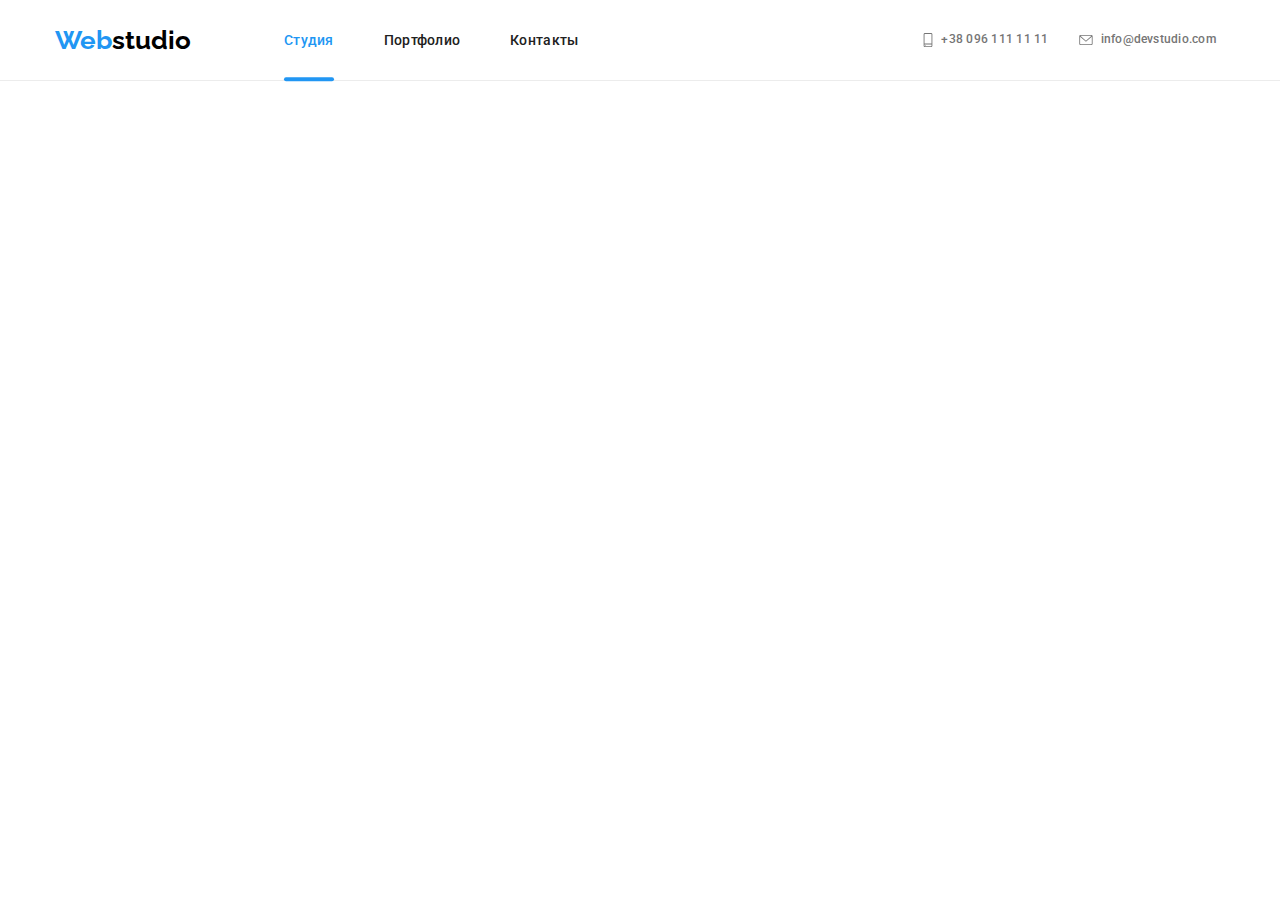
==== index.html @ 0bc4a1db "adaptiv.header" ====
<!DOCTYPE html>
<html lang="ru">
<head>
    <meta charset="UTF-8">
    <meta http-equiv="X-UA-Compatible" content="IE=edge">
    <meta name="viewport" content="width=device-width, initial-scale=1.0">
    <link href="https://fonts.googleapis.com/css2?family=Raleway:wght@700&family=Roboto:wght@400;500;700;900&display=swap"
    rel="stylesheet">
    <link rel="stylesheet" href="https://cdnjs.cloudflare.com/ajax/libs/modern-normalize/1.1.0/modern-normalize.min.css">
    <link rel="stylesheet" href="./css/main.min.css">
    <title>ВебСтудия</title>
</head>
<body>
    <header class="header">
        <div class="container header-container"> 
           <a class="logo link" href="./index.html"><span class="logo-accent">Web</span>studio</a> 
           <button type="button" class="menu-btn" aria-expanded="false" aria-controls="menu-wrapper" data-menu-button>
               <svg width="40px" height="40px">
                   <use class="icon-burger" href="./images/sprite.svg#burger"></use>
                   <use class="icon-close" href="./images/sprite.svg#close"></use>
               </svg>
           </button>  
           <div  class="menu-wrapper" data-menu>
            <nav class="navigation">
                <ul class="navigation-list list" >
                    <Li class="navigation-list-item">
                        <a class="navigation-list-link link current-page" href="./index.html">Студия</a>
                    </Li>
                    <Li class="navigation-list-item">
                        <a class="navigation-list-link link" href="./portfolio.html">Портфолио</a>
                    </Li>
                    <Li class="navigation-list-item">
                        <a class="navigation-list-link link" href="">Контакты</a>
                    </Li>                 
                </ul>
            </nav>
            <div class="header-utils">
                <ul class="header-adress-list list">
                  <li class="header-adress-list-item">
                    <address><a class="header-adress-link link header-tel" href="tel:+380961111111">
                        <svg class="header-icon-tel"  width="10" height="16">
                        <use href="./images/sprite.svg#smartphone"></use>
                   </svg>+38 096 111 11 11</a></address></li>  
                 <li class="header-adress-list-item">
                    <address class="header-adress">
                        <a class="header-adress-link link header-mail" href="mailto:info@devstudio.com">
                             <svg class="header-icon-mail"  width="16" height="12">
                                  <use href="./images/sprite.svg#envelope"></use>
                             </svg>info@devstudio.com</a>
                    </address>           
                 </li>
                 
                </ul> 
             
            </div>
            <ul class="header-social-list list">
                <li class="header-social-item"><a href="#" class="header-social-link link">Instagram</a></li>
                <li class="header-social-item"><a href="#" class="header-social-link link">Twitter</a></li>
                <li class="header-social-item"><a href="#" class="header-social-link link">Facebook</a></li>
                <li class="header-social-item"><a href="#" class="header-social-link link">Linkedin</a></li>
            </ul>
        </div>
        </div>
      
             
    </header>
    <main>
         <!-- <section class="hero">
            <div class="container"> 
                <h1 class="hero-title title">Эффективные решения<br>для вашего бизнеса</h1>
                <button class="hero-btn" data-modal-open>Заказать услугу</button>
            </div>
        </section> -->
        <!-- <div class="backdrop is-hidden" data-modal>
            <div class="modal" >
                <button class="close-modal" data-modal-close>
                    <svg width=11px height=11px class="btn-close-modal">
                         <use href="./images/sprite.svg#hrest"></use>
                    </svg>
                </button>
                <form class="contact-form">
                   <h2 class="modal-title title" >Оставьте свои данные, мы вам перезвоним</h2> 
                   <div class="form-div" >
                        <label class="user-form-label" for="user-name">
                           Имя
                        </label>
                        <input class="user-form-input" type="text" name="name" id="user-name" >
                        <svg width=12px height=12px class="label-icon">
                            <use href="./images/sprite.svg#name"></use>
                        </svg> 
                   </div>

                   <div class="form-div">
                       <label class="user-form-label" for="user-tel" >
                           Телефон
                       </label>
                        <input class="user-form-input" type="tel" name="tel" id="user-tel" >
                        <svg width=14px height=14px class="label-icon">
                              <use href="./images/sprite.svg#tel"></use>
                        </svg>                   
                   </div>

                   <div class="form-div">
                       <label class="user-form-label" for="user-email">
                           Почта
                        </label>
                        <input class="user-form-input" type="email" name="email" id="user-email" >
                        <svg width=16px height=12px class="label-icon">
                            <use href="./images/sprite.svg#mail"></use>
                        </svg> 
                   </div>

                    <label class="user-form-label" >Комментарий</label>
                    <textarea class="form-message" name="user-message" placeholder="Введите текст" id="user-message" ></textarea>

                    <label class="agree-checkbox">
                        <input class="checkbox" type="checkbox" value="agree-checkbox">
                        <span class="custom-checkbox"></span>
                        <span class="agree-text" >Соглашаюсь с рассылкой и принимаю <a class="contract link"  href="">Условия договора</a></span>
                    </label>

                    <button class="modal-submit-btn btn" type="submit">Отправить</button>
                </form>
                
            </div> 

        </div> -->
        <!-- <section class="properties">
            <div class="container">
                <h2 hidden class="properties-title">Наши достоинства</h2>
                <ul class="properties-list list">
                    <li class="properties-list-item attantion">
                        <div class="properties-icon">
                          <svg class="properties-icon-svg" width="65.32" height="70">
                            <use href="./images/sprite.svg#group"></use>
                          </svg>
                        </div>
                        <h3 class="properties-item-title title">внимание к деталям</h3>
                        <p class="properties-item-text">Идейные соображения, а также начало повседневной работы по формированию позиции.</p>
                    </li>
                    <li class="properties-list-item punctuality">
                          <div class="properties-icon">
                            <svg class="properties-icon-svg" width="70" height="70">
                                <use href="./images/sprite.svg#clock"></use>
                            </svg>
                          </div>                      
                        <h3 class="properties-item-title title">пунктуальность</h3>
                        <p class="properties-item-text">Задача организации, в особености же рамки и место обучения кадров влечет за собой.</p>
                    </li>
                    <li class="properties-list-item planning">
                        <div class="properties-icon">
                            <svg class="properties-icon-svg" width="70" height="70">
                                <use href="./images/sprite.svg#diagram"></use>
                            </svg>
                        </div>
                        <h3 class="properties-item-title title">планирование</h3>
                        <p class="properties-item-text">Равным образом консультация с широким активом в значительной степени обуславливает.</p>
                    </li>
                    <li class="properties-list-item modernity">
                        <div class="properties-icon">
                            <svg class="properties-icon-svg" width="70" height="70">
                                <use href="./images/sprite.svg#astronaut"></use>
                            </svg>
                        </div>
                        <h3 class="properties-item-title title">современные технологии</h3>
                        <p class="properties-item-text">Значимость этих проблем настолько очевидна, что реализация плановых заданий.</p>
                    </li>
                </ul>
            </div>
          
        </section> -->
        <!-- <section class="work">
            <div class="container">
               <h2 class="work-title title">Чем мы занимаемся</h2>
               <ul class="work-list list">
                    <li class="work-list-item">
                       <img src="images/What-we-do1.jpg" alt="формируем код" width=370 height=294>
                       <div class="work-sub">
                          <p class="work-sub-text">десктопные приложения</p>
                       </div>
                    </li>
                    <li class="work-list-item">
                       <img src="images/What-we-do2.jpg" alt="приложения для телефонов" width=370 height=294>
                       <div class="work-sub">
                          <p class="work-sub-text">мобильные приложения</p>
                       </div>
                    </li>
                    <li class="work-list-item">
                       <img src="images/What-we-do3.jpg" alt="дизайн" width=370 height=294>
                       <div class="work-sub">
                          <p class="work-sub-text">дизайнерские решения</p>
                       </div>
                    </li>
               </ul>  
            </div>
        </section> -->
        <!-- <section class="team">
            <div class="container">
               <h2 class="team-title title">Наша команда</h2>
                <ul class="team-list list">
                <li class="team-item">
                    <img class="team-foto" src="images/our-team1.jpg" alt="Фото сотрудника Игоря" width="270" height="260">
                    <h3 class="team-item-title title">Игорь Демьяненко</h3>
                    <p class="team-item-text" lang="en">Product Designer</p>
                    <div class="social">
                        <ul class="social-list list">
                            <li class="social-list-item">
                                <a class="social-link link" href="#" aria-label="instagram">
                                   <svg class="social-icon" width="20" height="20">
                                       <use href="./images/sprite.svg#instagram"></use>
                                   </svg>
                                </a>
                            </li>
                            <li class="social-list-item">
                                <a class="social-link link" href="#" aria-label="twitter">
                                     <svg class="social-icon" width="20" height="20">
                                         <use href="./images/sprite.svg#twitter"></use>
                                     </svg>
                                </a>
                            </li>
                            <li class="social-list-item">
                                <a class="social-link link" href="#" aria-label="facebook">
                                   <svg class="social-icon" width="20" height="20">
                                        <use href="./images/sprite.svg#facebook"></use>
                                   </svg>
                                </a>
                            </li>
                            <li class="social-list-item">
                                <a class="social-link link" href="#" aria-label="linkedin">
                                     <svg class="social-icon" width="20" height="20">
                                        <use href="./images/sprite.svg#linkedin"></use>
                                     </svg>
                                 </a>
                            </li>
                        </ul>                    
                                                                    
                    </div>
                </li>
                <li class="team-item">
                    <img class="team-foto" src="images/our-team2.jpg" alt="Фото сотрудници Ольги" width="270" height="260">
                    <h3 class="team-item-title title">Ольга Репина</h3>
                    <p class="team-item-text" lang="en">Frontend Developer</p>
                    <div class="social">
                        <ul class="social-list list">
                            <li class="social-list-item">
                                <a class="social-link link" href="#" aria-label="instagram">
                                   <svg class="social-icon" width="20" height="20">
                                       <use href="./images/sprite.svg#instagram"></use>
                                   </svg>
                                </a>
                            </li>
                            <li class="social-list-item">
                                <a class="social-link link" href="#" aria-label="twitter">
                                     <svg class="social-icon" width="20" height="20">
                                         <use href="./images/sprite.svg#twitter"></use>
                                     </svg>
                                </a>
                            </li>
                            <li class="social-list-item">
                                <a class="social-link link" href="#" aria-label="facebook">
                                   <svg class="social-icon" width="20" height="20">
                                        <use href="./images/sprite.svg#facebook"></use>
                                   </svg>
                                </a>
                            </li>
                            <li class="social-list-item">
                                <a class="social-link link" href="#" aria-label="linkedin">
                                     <svg class="social-icon" width="20" height="20">
                                        <use href="./images/sprite.svg#linkedin"></use>
                                     </svg>
                                 </a>
                            </li>
                        </ul>                    
                                                                    
                    </div>
                </li>
                <li class="team-item">
                    <img class="team-foto" src="images/our-team3.jpg" alt="Фото сотрудника Николая" width="270" height="260">
                    <h3 class="team-item-title title" >Николай Тарасов</h3>
                    <p class="team-item-text" lang="en">Marketing</p>
                    <div class="social">
                        <ul class="social-list list">
                            <li class="social-list-item">
                                <a class="social-link link" href="#" aria-label="instagram">
                                   <svg class="social-icon" width="20" height="20">
                                       <use href="./images/sprite.svg#instagram"></use>
                                   </svg>
                                </a>
                            </li>
                            <li class="social-list-item">
                                <a class="social-link link" href="#" aria-label="twitter">
                                     <svg class="social-icon" width="20" height="20">
                                         <use href="./images/sprite.svg#twitter"></use>
                                     </svg>
                                </a>
                            </li>
                            <li class="social-list-item">
                                <a class="social-link link" href="#" aria-label="facebook">
                                   <svg class="social-icon" width="20" height="20">
                                        <use href="./images/sprite.svg#facebook"></use>
                                   </svg>
                                </a>
                            </li>
                            <li class="social-list-item">
                                <a class="social-link link" href="#" aria-label="linkedin">
                                     <svg class="social-icon" width="20" height="20">
                                        <use href="./images/sprite.svg#linkedin"></use>
                                     </svg>
                                 </a>
                            </li>
                        </ul>                    
                                                                    
                    </div>
                </li>
                <li class="team-item">
                    <img class="team-foto" src="images/our-team4.jpg" alt="Фото сотрудника Михаила" width="270" height="260">
                    <h3 class="team-item-title" >Михаил Ермаков</h3>
                    <p class="team-item-text" lang="en">UI Designer</p>
                    <div class="social">
                        <ul class="social-list list">
                            <li class="social-list-item">
                                <a class="social-link link" href="#" aria-label="instagram">
                                   <svg class="social-icon" width="20" height="20">
                                       <use href="./images/sprite.svg#instagram"></use>
                                   </svg>
                                </a>
                            </li>
                            <li class="social-list-item">
                                <a class="social-link link" href="#" aria-label="twitter">
                                     <svg class="social-icon" width="20" height="20">
                                         <use href="./images/sprite.svg#twitter"></use>
                                     </svg>
                                </a>
                            </li>
                            <li class="social-list-item">
                                <a class="social-link link" href="#" aria-label="facebook">
                                   <svg class="social-icon" width="20" height="20">
                                        <use href="./images/sprite.svg#facebook"></use>
                                   </svg>
                                </a>
                            </li>
                            <li class="social-list-item">
                                <a class="social-link link" href="#" aria-label="linkedin">
                                     <svg class="social-icon" width="20" height="20">
                                        <use href="./images/sprite.svg#linkedin"></use>
                                     </svg>
                                 </a>
                            </li>
                        </ul>                    
                                                                    
                    </div>
                </li>
            </ul>  
            </div>
        </section> -->
        <!-- <section class="clients">
            <div class="container">
                 <h2 class="client-title title">Постоянные клиенты</h2>
                 <ul class="clients-list list">
                     <li class="clients-item">
                         <a class="link clients-link" href="">
                             <svg width="41" height="46.7" class="clients-icon">
                                 <use href="./images/sprite.svg#yaco"></use>
                            </svg>
                         </a>
                     </li>
                     <li class="clients-item">
                        <a class="link clients-link" href="">
                            <svg width="40" height="52" class="clients-icon">
                                <use href="./images/sprite.svg#tagline"></use>
                           </svg>
                        </a>
                     </li>
                     <li class="clients-item">
                        <a class="link clients-link" href="">
                            <svg width="43.46" height="41.18" class="clients-icon">
                                <use href="./images/sprite.svg#company"></use>
                           </svg>
                        </a>
                     </li>
                     <li class="clients-item">
                        <a class="link clients-link" href="">
                            <svg width="84.44" height="40.62" class="clients-icon">
                                <use href="./images/sprite.svg#foster"></use>
                           </svg>
                        </a>
                     </li>
                     <li class="clients-item">
                        <a class="link clients-link" href="">
                            <svg width="62.54" height="45.43" class="clients-icon">
                                <use href="./images/sprite.svg#brand"></use>
                           </svg>
                        </a>
                     </li>
                     <li class="clients-item">
                        <a class="link clients-link" href="">
                            <svg width="93.79" height="43.93" class="clients-icon">
                                <use href="./images/sprite.svg#companytag"></use>
                           </svg>
                        </a>
                     </li>
                 </ul>
            </div>
        </section>
         -->
    </main>
    <!-- <footer class="footer">
        <div class="container footer-container">
            <div class="footer-adress">
              <a class="footer-logo logo link" href=""><span class="logo-accent">Web</span>studio</a>
              <ul class="footer-list list">
                  <li class="footer-list-item"> 
                 <address><a class="footer-adress-map link" href="">г.Киев, пр-т Леси Украинки,26</a></address>
                  </li>
                  <li class="footer-list-item"><address><a class="footer-adress-link link" href="mailto:info@devstudio.com">info@devstudio.com</a></address></li>
                  <li class="footer-list-item"><address><a class="footer-adress-link link" href="tel:+380961111111">+38 096 111 11 11</a></address></li>
              </ul>  
            </div>
            <div class="invite">
                <p class="footer-invite">присоединяйтесь</p>
                <div class="footer-social">
                    <ul class="footer-social-list list">
                        <li class="footer-social-list-item">
                            <a class="footer-social-link social-link link" href="#" aria-label="instagram">
                               <svg class="footer-social-icon social-icon" width="20" height="20">
                                   <use href="./images/sprite.svg#instagram"></use>
                               </svg>
                            </a>
                        </li>
                        <li class="footer-social-list-item">
                            <a class="footer-social-link social-link link" href="#" aria-label="twitter">
                                 <svg class="footer-social-icon social-icon" width="20" height="20">
                                     <use href="./images/sprite.svg#twitter"></use>
                                 </svg>
                            </a>
                        </li>
                        <li class="footer-social-list-item">
                            <a class="footer-social-link social-link link" href="#" aria-label="facebook">
                               <svg class="footer-social-icon social-icon" width="20" height="20">
                                    <use href="./images/sprite.svg#facebook"></use>
                               </svg>
                            </a>
                        </li>
                        <li class="footer-social-list-item">
                            <a class="footer-social-link social-link link" href="#" aria-label="linkedin">
                                 <svg class="footer-social-icon social-icon" width="20" height="20">
                                    <use href="./images/sprite.svg#linkedin"></use>
                                 </svg>
                             </a>
                        </li>
                    </ul>                    
                                                                
                </div>
            </div>
            <div class="mailing">
                <b class="mailing-text" >подпишитесь на рассылку</b>
                <form name="mailing-form">
                    <input class="mailing-input" placeholder="E-mail" type="email" name="user-email">
                    <button type="submit" class="mailing-btn">Подписаться</button>
                </form>
                

            </div>
        </div>
    </footer> -->
<script src="./js/menu.js"></script>
 <script src="./js/modal.js"></script>
</body>
</html>
---- css/main.min.css ----
html{box-sizing:border-box}*,*::before,*::after{box-sizing:inherit}.title,p{margin:0}img{display:block}.body{background-color:#ffffff;font-family:"Roboto",sans-serif;font-size:14px;color:#757575;letter-spacing:0.03em}.link{text-decoration:none;display:block}.list{list-style:none;padding:0;margin:0}.container{padding-left:15px;padding-right:15px}@media screen and (max-width: 767px){.container{width:480px}}@media screen and (min-width: 768px), (max-width: 1199px){.container{width:768px}}@media screen and (min-width: 1200px){.container{width:1200px}}.backdrop{position:fixed;top:0;left:0;width:100%;height:100%;background-color:rgba(0,0,0,0.2);z-index:100}.is-hidden{visibility:hidden;opacity:0;pointer-events:none;transition:all 250ms cubic-bezier(0.4, 0, 0.2, 1)}.close-modal{position:absolute;margin-top:8px;margin-right:8px;width:30px;height:30px;border-radius:50%;border-width:1px;border-style:solid;border-color:rgba(0,0,0,0.1);border-image:none;cursor:pointer;fill:black;background-color:#fff;transition:fill 250ms linear}.close-modal:hover{fill:#2196f3}.modal-title{font-weight:700;font-size:20px;line-height:23px;text-align:center;color:#212121;margin-bottom:12px}.modal{display:flex;flex-direction:row-reverse;position:absolute;top:50%;left:50%;transform:translate(-50%, -50%) scale(1);width:528px;height:581px;border-radius:4px;background-color:#fff;z-index:10;transition:transform 500ms cubic-bezier(0.4, 0, 0.2, 1)}.backdrop.is-hidden .modal{transform:translate(-50%, -50%) scale(0.5);transition:transform 500ms cubic-bezier(0.4, 0, 0.2, 1)}.contact-form{width:448px;margin:40px auto}.user-form-input{display:block;width:100%;height:40px;border-radius:4px;border-width:1px;border-style:solid;border-color:rgba(33,33,33,0.2);border-image:none;outline:none;padding-left:40px;transition-property:border-color;transition-duration:250ms;transition-timing-function:cubic-bezier(0.4, 0, 0.2, 1)}.user-form-input:focus,.user-form-input:hover{cursor:pointer;border-color:#2196f3;outline:none}.user-form-label{display:inline-block;font-weight:400;font-size:12px;line-height:1.17;letter-spacing:0.01em;color:#757575;margin-bottom:6px}.form-div{position:relative;margin-bottom:10px}.label-icon{position:absolute;top:50%;left:10px;transform:translateY(50%);fill:black;transition:fill 250ms cubic-bezier(0.4, 0, 0.2, 1)}.label-icon:hover,.label-icon:focus{fill:#2196f3}.user-form-input:hover+.label-icon,.user-form-input:focus+.label-icon{fill:#2196f3}.modal-submit-btn{margin-left:125px;box-shadow:none}.modal-submit-btn:hover{color:#e4fa6a;background-color:#0f1975;border-color:#0f1975}.form-message{width:448px;height:120px;resize:none;padding:12px 16px;border:1px solid rgba(33,33,33,0.2);border-radius:4px;margin-bottom:20px;outline:none;transition:border-color 250ms cubic-bezier(0.4, 0, 0.2, 1)}.form-message::placeholder{font-family:Roboto;font-weight:400;font-size:14px;line-height:1.14;letter-spacing:0.01em;color:rgba(117,117,117,0.5)}.form-message:focus,.form-message:hover{cursor:pointer;border-color:#2196f3;outline:none}.checkbox{position:absolute;width:1px;height:1px;margin:-1px;border:0;padding:0;clip:rect(0 0 0 0);overflow:hidden}.agree-checkbox{display:flex;align-items:center;text-align:center;margin-bottom:30px}.custom-checkbox{display:inline-block;width:16px;height:15px}.checkbox:not(:checked)+.custom-checkbox{background-image:url(../images/notcheck.svg)}.checkbox:checked+.custom-checkbox{background-image:url(../images/check.svg)}.agree-text{color:#757575;font-size:14px;font-weight:400;line-height:1.71;margin-left:6px;text-align:center}.contract{display:inline-block;color:#2196f3;font-weight:400;line-height:1.71;text-decoration:underline}.footer-adress-map:hover,.footer-adress-map:focus,.footer-adress-link:hover,.footer-adress-link:focus{color:#2196f3}.header-adress-link,.footer-adress-map,.footer-adress-link{font-style:normal;font-weight:500;font-size:14px;line-height:1.14;letter-spacing:0.02em;color:#757575;transition:color cubic-bezier(0.4, 0, 0.2, 1) 250ms}.modal-submit-btn,.mailing-btn{width:200px;height:50px;border-radius:4px;border-color:#2196f3;font-weight:700;font-size:16px;line-height:1.87;text-align:center;letter-spacing:0.06em;cursor:pointer;color:#fff;background-color:#2196f3;box-shadow:0px 4px 4px rgba(0,0,0,0.15)}.properties,.team,.clients{padding-top:94px;padding-bottom:94px}.footer-invite,.mailing-text{font-family:Roboto;font-weight:700;font-size:14px;line-height:1.14;text-transform:uppercase;color:#fff;margin-bottom:20px}.container,.works-list-title,.works-list-text{margin-top:0;margin-bottom:0;margin-left:auto;margin-right:auto}.logo{font-family:Raleway, sans-serif;font-style:normal;font-weight:700;font-size:26px;line-height:1.19;color:#000}.header-container{display:flex}.logo-accent{color:#2196f3}.navigation-list-link{font-family:"Roboto",sans-serif;font-weight:500;letter-spacing:0.02em;color:#212121}.navigation-list-link:hover,.navigation-list-link:focus{color:#2196f3}.header-adress-link{font-family:"Roboto",sans-serif}@media screen and (max-width: 767px){.header-container{justify-content:space-between;align-items:center}.header{padding-top:16px;padding-bottom:16px;position:relative;max-width:480px;margin:0 auto}.icon-burger{display:inline-block}.menu-btn{position:relative;background-color:transparent;border:none;padding:0;z-index:100}.menu-btn.is-open .icon-close{display:block}.menu-btn.is-open .icon-burger{display:none}.icon-close{display:none}.menu-wrapper{display:none;position:absolute;background-color:#fff;top:0;left:0;width:100%;height:796px;padding-top:48px;padding-bottom:48px;padding-left:40px}.menu-wrapper.is-open{display:block}.navigation-list-link{font-size:40px;line-height:1.175}.navigation-list-item:not(:last-child){margin-bottom:32px}.navigation{margin-bottom:306px}.header-icon-mail{display:none}.header-icon-tel{display:none}.navigation-list-link{font-size:40px;line-height:1.175;letter-spacing:0.02em}.header-adress-link{font-size:34px;line-height:1.176}.header-tel{color:#2196f3}.header-mail{color:#757575;font-size:24px;line-height:1.172}.header-adress-list-item:not(:last-child){margin-bottom:35px}.header-social-list{display:flex;position:relative}.header-social-link{position:relative;font-family:"Roboto",sans-serif;font-style:normal;font-weight:500;font-size:18px;line-height:1.22;letter-spacing:0.02em;color:#2196f3}.header-utils{display:block;margin-bottom:64px}.header-social-item:not(:last-child){margin-right:20px}.header-social-item+.header-social-item::after{position:absolute;display:inline-block;content:'';width:22px;height:1px;background-color:rgba(33,33,33,0.2);transform:rotateZ(90deg) translateX(-50%) translateY(20px)}}@media screen and (min-width: 768px){.header-container{display:flex;align-items:center;height:80px}.navigation{margin-right:80px}.logo{margin-right:88px}.menu-btn{display:none}.header-social-list{display:none}.navigation-list{display:flex;align-items:center}.navigation-list .current-page{color:#2196f3}.menu-wrapper{display:flex;align-items:center}.navigation-list-link{position:relative;font-size:14px;line-height:1.143;padding-top:32px;padding-bottom:32px;transition:color cubic-bezier(0.4, 0, 0.2, 1) 250ms}.navigation-list-link:hover,.navigation-list-link:focus,.navigation-list-link:active{color:#2196f3}.navigation-list-link::after{position:absolute;bottom:0;transform:translateY(1.33px);z-index:100;display:block;content:"";width:100%;height:4px;border-radius:2px;background-color:#2196f3;opacity:0;transition:opacity cubic-bezier(0.4, 0, 0.2, 1) 250ms}.navigation-list-link:hover::after{opacity:1}.current-page.navigation-list-link::after{opacity:1}.navigation-list-item:not(:last-child){margin-right:50px}.header-adress-list{display:flex;flex-direction:column-reverse}.header-adress-list-item:last-child{margin-bottom:10px}.header-adress-link{font-style:normal;font-weight:500;font-size:12px;line-height:1.16;letter-spacing:0.02em;color:#757575;transition:color cubic-bezier(0.4, 0, 0.2, 1) 250ms;align-items:center}.header-adress-link:hover,.header-adress-link:focus{color:#2196f3}.header-icon-mail{fill:#757575;margin-right:10px;transition:fill cubic-bezier(0.4, 0, 0.2, 1) 250ms;width:14px;height:10px;margin-right:8px}.header-adress-link:hover .header-icon-mail,.header-adress-link:focus .header-icon-mail{fill:#2196f3}.header-icon-tel{fill:#757575;margin-right:10px;transition:fill cubic-bezier(0.4, 0, 0.2, 1) 250ms;width:10px;height:14px;margin-right:8px}.header-adress-link:hover .header-icon-tel,.header-adress-link:focus .header-icon-tel{fill:#2196f3}.header-tel{display:flex}.header-mail{display:flex}}@media screen and (min-width: 1200px){.navigation{margin-right:345px}.menu-wrapper{text-align:end;justify-content:space-between}.navigation-list-item:not(:last-child){margin-right:50px}.logo{margin-right:93px}.header{margin:0 auto}.header-adress-list{flex-direction:row}.header-adress-list-item:not(:last-child){margin-right:30px}.header-adress-list-item:last-child{margin-bottom:0}}.properties-icon{width:270px;height:120px;background-color:#F5F4FA;margin-bottom:30px;text-align:center}.properties-icon-svg{margin-top:25px}.properties-list{display:flex;justify-content:space-between}.properties-list-item:not(:last-child){margin-right:30px}.properties-item-title{font-weight:700;font-size:14px;line-height:1.14;text-transform:uppercase;color:#212121;margin-bottom:10px}.properties-item-text{color:#757575;font-weight:400;line-height:1.71}.work-title,.team-title,.client-title{font-weight:700;font-size:36px;line-height:1.17;text-align:center;color:#212121;margin-bottom:50px}.work-list{display:flex;justify-content:space-between}.work{padding-bottom:94px}.work-sub{transform:translateY(-100%);height:70px;width:370px;background-color:rgba(47,48,58,0.8)}.work-sub-text{font-weight:700;font-size:14px;line-height:1.14;text-align:center;text-transform:uppercase;color:#FFFFFF;padding-top:24px}.social-link{display:flex;justify-content:center;align-items:center;width:44px;height:44px;border-radius:50%;transition:background-color cubic-bezier(0.4, 0, 0.2, 1) 250ms}.social-link:hover,.social-link:focus{background-color:#2196f3}.social-icon{transition:fill cubic-bezier(0.4, 0, 0.2, 1) 250ms}.social-link:hover .social-icon,.social-link:focus .social-icon{fill:white}.team{background-color:#F5F4FA}.team-list{display:flex;justify-content:space-between}.team-item{background-color:#fff;box-shadow:0px 4px 4px rgba(0,0,0,0.25);padding-bottom:30px}.team-foto{margin-bottom:30px}.team-item-title{font-weight:500;font-size:16px;line-height:1.19;text-align:center;color:#212121;margin-bottom:10px}.team-item-text{font-size:16px;line-height:1.19;text-align:center;color:#757575;margin-bottom:16px}.social-list{display:flex;flex-direction:row;justify-content:space-between;padding-left:32px;padding-right:32px}.social-link{background-color:#fff;transition:background-color cubic-bezier(0.4, 0, 0.2, 1) 250ms}.social-icon{fill:#AFB1B8}.clients-list{display:flex;justify-content:space-between}.clients-link{display:flex;justify-content:center;align-items:center;width:170px;height:92px;border:1px solid #757575;border-radius:4px;transition:border-color cubic-bezier(0.4, 0, 0.2, 1) 250ms}.clients-link:hover,.clients-link:focus{border:1px solid #2196f3}.clients-icon{fill:#AFB1B8;transition:fill cubic-bezier(0.4, 0, 0.2, 1) 250ms}.clients-link:hover .clients-icon,.clients-link:focus .clients-icon{fill:#2196f3}.footer{background-color:#2f303a;padding-top:60px;padding-bottom:60px}.footer-container{display:flex}.footer-adress-map{color:#fff;line-height:1.71}.footer-adress-link{color:rgba(255,255,255,0.6);line-height:1.71}.footer-logo{color:white;margin-bottom:20px;margin-right:0}.footer-list-item:not(:last-child){margin-bottom:9px}.footer-adress{margin-right:70px}.invite{margin-top:12px}.footer-social-list{display:flex}.footer-social-link{background-color:rgba(255,255,255,0.1);margin-right:10px}.footer-social-icon{fill:#fff}.mailing{justify-content:flex-end;width:570px;margin-left:93px;margin-top:12px}.mailing-form{display:flex;align-items:flex-start}.mailing-text{display:block}.mailing-input{width:358px;height:50px;color:#EEE;border-width:1px;border-style:solid;border-color:rgba(255,255,255,0.3);border-image:none;border-radius:4px;background-color:#2f303a;padding-left:15px}.mailing-btn{box-shadow:0ch;background-image:url(../images/send.svg);background-repeat:no-repeat;background-size:24px;border:none;text-align:left;padding-left:24px;background-position:right 28px bottom 13px}.mailing-btn:hover{color:#e4fa6a;background-color:#0f1975;border-color:#0f1975}.header{border-bottom:1px solid #ececec}.btn-filter-list{display:flex;justify-content:center;padding-top:95px;padding-bottom:50px}.btn-filter{display:block;font-family:"Roboto",sans-serif;font-weight:500;font-size:16px;line-height:1.62;text-align:center;letter-spacing:0.03em;background-color:#f5f4fa;color:#212121;cursor:pointer;border:0px;border-radius:4px;padding:6px 22px;transition:background-color cubic-bezier(0.4, 0, 0.2, 1) 250ms,color cubic-bezier(0.4, 0, 0.2, 1) 250ms}.btn-filter:hover,.btn-filter:focus{background-color:#2196f3;color:#fff;box-shadow:0px 4px 4px rgba(0,0,0,0.25)}.btn-filter-list-item:not(:last-child){margin-right:7px}.works-list-title{width:322px;font-weight:700;font-size:18px;line-height:2;letter-spacing:0.06em;color:#212121;margin-bottom:4px}.poster{letter-spacing:0.04em}.works-list-text{width:322px;font-size:16px;line-height:1.87;color:#757575;letter-spacing:0.03em}.works-text{padding:20px 24px}.works-list{display:flex;flex-wrap:wrap}.works-list-item{width:370px;cursor:pointer}.works-list-item:not(:nth-child(3n)){margin-right:30px}.works-list-item:not(:nth-last-child(-n+3)){margin-bottom:30px}.works-list-img{margin-bottom:0px}.works-text{border-right:2px solid #EEE;border-bottom:2px solid #EEE;border-left:2px solid #EEE}.works-list{padding-bottom:94px}.overlay{position:absolute;top:0;width:100%;height:100%;font-size:18px;line-height:1.56;background-color:rgba(33,150,243,0.9);color:#fff;padding:63px 24px;transform:translateY(100%);transition:transform 250ms cubic-bezier(0.4, 0, 0.2, 1)}.works-list-item:hover .overlay,.works-list-item:focus .overlay{transform:translateY(0)}.tehnokryak{position:relative;overflow:hidden}
/*# sourceMappingURL=main.min.css.map */
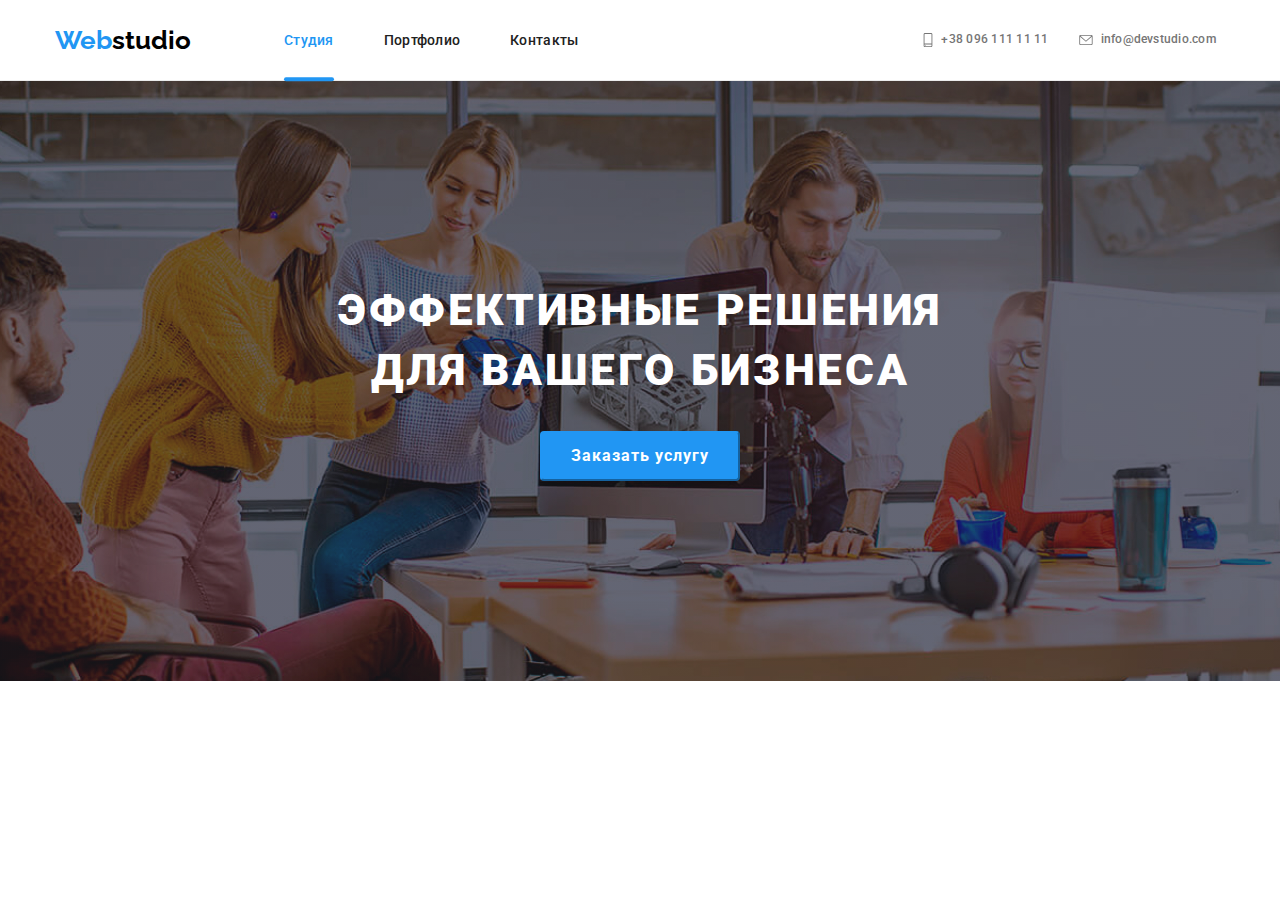
==== commit 7ef4c14f: "adaptive hero" ====
--- a/index.html
+++ b/index.html
@@ -65,13 +65,13 @@
              
     </header>
     <main>
-         <!-- <section class="hero">
+         <section class="hero">
             <div class="container"> 
                 <h1 class="hero-title title">Эффективные решения<br>для вашего бизнеса</h1>
                 <button class="hero-btn" data-modal-open>Заказать услугу</button>
             </div>
-        </section> -->
-        <!-- <div class="backdrop is-hidden" data-modal>
+        </section>
+        <div class="backdrop is-hidden" data-modal>
             <div class="modal" >
                 <button class="close-modal" data-modal-close>
                     <svg width=11px height=11px class="btn-close-modal">
@@ -124,7 +124,7 @@
                 
             </div> 
 
-        </div> -->
+        </div>
         <!-- <section class="properties">
             <div class="container">
                 <h2 hidden class="properties-title">Наши достоинства</h2>
--- a/css/main.min.css
+++ b/css/main.min.css
@@ -1,2 +1,2 @@
-html{box-sizing:border-box}*,*::before,*::after{box-sizing:inherit}.title,p{margin:0}img{display:block}.body{background-color:#ffffff;font-family:"Roboto",sans-serif;font-size:14px;color:#757575;letter-spacing:0.03em}.link{text-decoration:none;display:block}.list{list-style:none;padding:0;margin:0}.container{padding-left:15px;padding-right:15px}@media screen and (max-width: 767px){.container{width:480px}}@media screen and (min-width: 768px), (max-width: 1199px){.container{width:768px}}@media screen and (min-width: 1200px){.container{width:1200px}}.backdrop{position:fixed;top:0;left:0;width:100%;height:100%;background-color:rgba(0,0,0,0.2);z-index:100}.is-hidden{visibility:hidden;opacity:0;pointer-events:none;transition:all 250ms cubic-bezier(0.4, 0, 0.2, 1)}.close-modal{position:absolute;margin-top:8px;margin-right:8px;width:30px;height:30px;border-radius:50%;border-width:1px;border-style:solid;border-color:rgba(0,0,0,0.1);border-image:none;cursor:pointer;fill:black;background-color:#fff;transition:fill 250ms linear}.close-modal:hover{fill:#2196f3}.modal-title{font-weight:700;font-size:20px;line-height:23px;text-align:center;color:#212121;margin-bottom:12px}.modal{display:flex;flex-direction:row-reverse;position:absolute;top:50%;left:50%;transform:translate(-50%, -50%) scale(1);width:528px;height:581px;border-radius:4px;background-color:#fff;z-index:10;transition:transform 500ms cubic-bezier(0.4, 0, 0.2, 1)}.backdrop.is-hidden .modal{transform:translate(-50%, -50%) scale(0.5);transition:transform 500ms cubic-bezier(0.4, 0, 0.2, 1)}.contact-form{width:448px;margin:40px auto}.user-form-input{display:block;width:100%;height:40px;border-radius:4px;border-width:1px;border-style:solid;border-color:rgba(33,33,33,0.2);border-image:none;outline:none;padding-left:40px;transition-property:border-color;transition-duration:250ms;transition-timing-function:cubic-bezier(0.4, 0, 0.2, 1)}.user-form-input:focus,.user-form-input:hover{cursor:pointer;border-color:#2196f3;outline:none}.user-form-label{display:inline-block;font-weight:400;font-size:12px;line-height:1.17;letter-spacing:0.01em;color:#757575;margin-bottom:6px}.form-div{position:relative;margin-bottom:10px}.label-icon{position:absolute;top:50%;left:10px;transform:translateY(50%);fill:black;transition:fill 250ms cubic-bezier(0.4, 0, 0.2, 1)}.label-icon:hover,.label-icon:focus{fill:#2196f3}.user-form-input:hover+.label-icon,.user-form-input:focus+.label-icon{fill:#2196f3}.modal-submit-btn{margin-left:125px;box-shadow:none}.modal-submit-btn:hover{color:#e4fa6a;background-color:#0f1975;border-color:#0f1975}.form-message{width:448px;height:120px;resize:none;padding:12px 16px;border:1px solid rgba(33,33,33,0.2);border-radius:4px;margin-bottom:20px;outline:none;transition:border-color 250ms cubic-bezier(0.4, 0, 0.2, 1)}.form-message::placeholder{font-family:Roboto;font-weight:400;font-size:14px;line-height:1.14;letter-spacing:0.01em;color:rgba(117,117,117,0.5)}.form-message:focus,.form-message:hover{cursor:pointer;border-color:#2196f3;outline:none}.checkbox{position:absolute;width:1px;height:1px;margin:-1px;border:0;padding:0;clip:rect(0 0 0 0);overflow:hidden}.agree-checkbox{display:flex;align-items:center;text-align:center;margin-bottom:30px}.custom-checkbox{display:inline-block;width:16px;height:15px}.checkbox:not(:checked)+.custom-checkbox{background-image:url(../images/notcheck.svg)}.checkbox:checked+.custom-checkbox{background-image:url(../images/check.svg)}.agree-text{color:#757575;font-size:14px;font-weight:400;line-height:1.71;margin-left:6px;text-align:center}.contract{display:inline-block;color:#2196f3;font-weight:400;line-height:1.71;text-decoration:underline}.footer-adress-map:hover,.footer-adress-map:focus,.footer-adress-link:hover,.footer-adress-link:focus{color:#2196f3}.header-adress-link,.footer-adress-map,.footer-adress-link{font-style:normal;font-weight:500;font-size:14px;line-height:1.14;letter-spacing:0.02em;color:#757575;transition:color cubic-bezier(0.4, 0, 0.2, 1) 250ms}.modal-submit-btn,.mailing-btn{width:200px;height:50px;border-radius:4px;border-color:#2196f3;font-weight:700;font-size:16px;line-height:1.87;text-align:center;letter-spacing:0.06em;cursor:pointer;color:#fff;background-color:#2196f3;box-shadow:0px 4px 4px rgba(0,0,0,0.15)}.properties,.team,.clients{padding-top:94px;padding-bottom:94px}.footer-invite,.mailing-text{font-family:Roboto;font-weight:700;font-size:14px;line-height:1.14;text-transform:uppercase;color:#fff;margin-bottom:20px}.container,.works-list-title,.works-list-text{margin-top:0;margin-bottom:0;margin-left:auto;margin-right:auto}.logo{font-family:Raleway, sans-serif;font-style:normal;font-weight:700;font-size:26px;line-height:1.19;color:#000}.header-container{display:flex}.logo-accent{color:#2196f3}.navigation-list-link{font-family:"Roboto",sans-serif;font-weight:500;letter-spacing:0.02em;color:#212121}.navigation-list-link:hover,.navigation-list-link:focus{color:#2196f3}.header-adress-link{font-family:"Roboto",sans-serif}@media screen and (max-width: 767px){.header-container{justify-content:space-between;align-items:center}.header{padding-top:16px;padding-bottom:16px;position:relative;max-width:480px;margin:0 auto}.icon-burger{display:inline-block}.menu-btn{position:relative;background-color:transparent;border:none;padding:0;z-index:100}.menu-btn.is-open .icon-close{display:block}.menu-btn.is-open .icon-burger{display:none}.icon-close{display:none}.menu-wrapper{display:none;position:absolute;background-color:#fff;top:0;left:0;width:100%;height:796px;padding-top:48px;padding-bottom:48px;padding-left:40px}.menu-wrapper.is-open{display:block}.navigation-list-link{font-size:40px;line-height:1.175}.navigation-list-item:not(:last-child){margin-bottom:32px}.navigation{margin-bottom:306px}.header-icon-mail{display:none}.header-icon-tel{display:none}.navigation-list-link{font-size:40px;line-height:1.175;letter-spacing:0.02em}.header-adress-link{font-size:34px;line-height:1.176}.header-tel{color:#2196f3}.header-mail{color:#757575;font-size:24px;line-height:1.172}.header-adress-list-item:not(:last-child){margin-bottom:35px}.header-social-list{display:flex;position:relative}.header-social-link{position:relative;font-family:"Roboto",sans-serif;font-style:normal;font-weight:500;font-size:18px;line-height:1.22;letter-spacing:0.02em;color:#2196f3}.header-utils{display:block;margin-bottom:64px}.header-social-item:not(:last-child){margin-right:20px}.header-social-item+.header-social-item::after{position:absolute;display:inline-block;content:'';width:22px;height:1px;background-color:rgba(33,33,33,0.2);transform:rotateZ(90deg) translateX(-50%) translateY(20px)}}@media screen and (min-width: 768px){.header-container{display:flex;align-items:center;height:80px}.navigation{margin-right:80px}.logo{margin-right:88px}.menu-btn{display:none}.header-social-list{display:none}.navigation-list{display:flex;align-items:center}.navigation-list .current-page{color:#2196f3}.menu-wrapper{display:flex;align-items:center}.navigation-list-link{position:relative;font-size:14px;line-height:1.143;padding-top:32px;padding-bottom:32px;transition:color cubic-bezier(0.4, 0, 0.2, 1) 250ms}.navigation-list-link:hover,.navigation-list-link:focus,.navigation-list-link:active{color:#2196f3}.navigation-list-link::after{position:absolute;bottom:0;transform:translateY(1.33px);z-index:100;display:block;content:"";width:100%;height:4px;border-radius:2px;background-color:#2196f3;opacity:0;transition:opacity cubic-bezier(0.4, 0, 0.2, 1) 250ms}.navigation-list-link:hover::after{opacity:1}.current-page.navigation-list-link::after{opacity:1}.navigation-list-item:not(:last-child){margin-right:50px}.header-adress-list{display:flex;flex-direction:column-reverse}.header-adress-list-item:last-child{margin-bottom:10px}.header-adress-link{font-style:normal;font-weight:500;font-size:12px;line-height:1.16;letter-spacing:0.02em;color:#757575;transition:color cubic-bezier(0.4, 0, 0.2, 1) 250ms;align-items:center}.header-adress-link:hover,.header-adress-link:focus{color:#2196f3}.header-icon-mail{fill:#757575;margin-right:10px;transition:fill cubic-bezier(0.4, 0, 0.2, 1) 250ms;width:14px;height:10px;margin-right:8px}.header-adress-link:hover .header-icon-mail,.header-adress-link:focus .header-icon-mail{fill:#2196f3}.header-icon-tel{fill:#757575;margin-right:10px;transition:fill cubic-bezier(0.4, 0, 0.2, 1) 250ms;width:10px;height:14px;margin-right:8px}.header-adress-link:hover .header-icon-tel,.header-adress-link:focus .header-icon-tel{fill:#2196f3}.header-tel{display:flex}.header-mail{display:flex}}@media screen and (min-width: 1200px){.navigation{margin-right:345px}.menu-wrapper{text-align:end;justify-content:space-between}.navigation-list-item:not(:last-child){margin-right:50px}.logo{margin-right:93px}.header{margin:0 auto}.header-adress-list{flex-direction:row}.header-adress-list-item:not(:last-child){margin-right:30px}.header-adress-list-item:last-child{margin-bottom:0}}.properties-icon{width:270px;height:120px;background-color:#F5F4FA;margin-bottom:30px;text-align:center}.properties-icon-svg{margin-top:25px}.properties-list{display:flex;justify-content:space-between}.properties-list-item:not(:last-child){margin-right:30px}.properties-item-title{font-weight:700;font-size:14px;line-height:1.14;text-transform:uppercase;color:#212121;margin-bottom:10px}.properties-item-text{color:#757575;font-weight:400;line-height:1.71}.work-title,.team-title,.client-title{font-weight:700;font-size:36px;line-height:1.17;text-align:center;color:#212121;margin-bottom:50px}.work-list{display:flex;justify-content:space-between}.work{padding-bottom:94px}.work-sub{transform:translateY(-100%);height:70px;width:370px;background-color:rgba(47,48,58,0.8)}.work-sub-text{font-weight:700;font-size:14px;line-height:1.14;text-align:center;text-transform:uppercase;color:#FFFFFF;padding-top:24px}.social-link{display:flex;justify-content:center;align-items:center;width:44px;height:44px;border-radius:50%;transition:background-color cubic-bezier(0.4, 0, 0.2, 1) 250ms}.social-link:hover,.social-link:focus{background-color:#2196f3}.social-icon{transition:fill cubic-bezier(0.4, 0, 0.2, 1) 250ms}.social-link:hover .social-icon,.social-link:focus .social-icon{fill:white}.team{background-color:#F5F4FA}.team-list{display:flex;justify-content:space-between}.team-item{background-color:#fff;box-shadow:0px 4px 4px rgba(0,0,0,0.25);padding-bottom:30px}.team-foto{margin-bottom:30px}.team-item-title{font-weight:500;font-size:16px;line-height:1.19;text-align:center;color:#212121;margin-bottom:10px}.team-item-text{font-size:16px;line-height:1.19;text-align:center;color:#757575;margin-bottom:16px}.social-list{display:flex;flex-direction:row;justify-content:space-between;padding-left:32px;padding-right:32px}.social-link{background-color:#fff;transition:background-color cubic-bezier(0.4, 0, 0.2, 1) 250ms}.social-icon{fill:#AFB1B8}.clients-list{display:flex;justify-content:space-between}.clients-link{display:flex;justify-content:center;align-items:center;width:170px;height:92px;border:1px solid #757575;border-radius:4px;transition:border-color cubic-bezier(0.4, 0, 0.2, 1) 250ms}.clients-link:hover,.clients-link:focus{border:1px solid #2196f3}.clients-icon{fill:#AFB1B8;transition:fill cubic-bezier(0.4, 0, 0.2, 1) 250ms}.clients-link:hover .clients-icon,.clients-link:focus .clients-icon{fill:#2196f3}.footer{background-color:#2f303a;padding-top:60px;padding-bottom:60px}.footer-container{display:flex}.footer-adress-map{color:#fff;line-height:1.71}.footer-adress-link{color:rgba(255,255,255,0.6);line-height:1.71}.footer-logo{color:white;margin-bottom:20px;margin-right:0}.footer-list-item:not(:last-child){margin-bottom:9px}.footer-adress{margin-right:70px}.invite{margin-top:12px}.footer-social-list{display:flex}.footer-social-link{background-color:rgba(255,255,255,0.1);margin-right:10px}.footer-social-icon{fill:#fff}.mailing{justify-content:flex-end;width:570px;margin-left:93px;margin-top:12px}.mailing-form{display:flex;align-items:flex-start}.mailing-text{display:block}.mailing-input{width:358px;height:50px;color:#EEE;border-width:1px;border-style:solid;border-color:rgba(255,255,255,0.3);border-image:none;border-radius:4px;background-color:#2f303a;padding-left:15px}.mailing-btn{box-shadow:0ch;background-image:url(../images/send.svg);background-repeat:no-repeat;background-size:24px;border:none;text-align:left;padding-left:24px;background-position:right 28px bottom 13px}.mailing-btn:hover{color:#e4fa6a;background-color:#0f1975;border-color:#0f1975}.header{border-bottom:1px solid #ececec}.btn-filter-list{display:flex;justify-content:center;padding-top:95px;padding-bottom:50px}.btn-filter{display:block;font-family:"Roboto",sans-serif;font-weight:500;font-size:16px;line-height:1.62;text-align:center;letter-spacing:0.03em;background-color:#f5f4fa;color:#212121;cursor:pointer;border:0px;border-radius:4px;padding:6px 22px;transition:background-color cubic-bezier(0.4, 0, 0.2, 1) 250ms,color cubic-bezier(0.4, 0, 0.2, 1) 250ms}.btn-filter:hover,.btn-filter:focus{background-color:#2196f3;color:#fff;box-shadow:0px 4px 4px rgba(0,0,0,0.25)}.btn-filter-list-item:not(:last-child){margin-right:7px}.works-list-title{width:322px;font-weight:700;font-size:18px;line-height:2;letter-spacing:0.06em;color:#212121;margin-bottom:4px}.poster{letter-spacing:0.04em}.works-list-text{width:322px;font-size:16px;line-height:1.87;color:#757575;letter-spacing:0.03em}.works-text{padding:20px 24px}.works-list{display:flex;flex-wrap:wrap}.works-list-item{width:370px;cursor:pointer}.works-list-item:not(:nth-child(3n)){margin-right:30px}.works-list-item:not(:nth-last-child(-n+3)){margin-bottom:30px}.works-list-img{margin-bottom:0px}.works-text{border-right:2px solid #EEE;border-bottom:2px solid #EEE;border-left:2px solid #EEE}.works-list{padding-bottom:94px}.overlay{position:absolute;top:0;width:100%;height:100%;font-size:18px;line-height:1.56;background-color:rgba(33,150,243,0.9);color:#fff;padding:63px 24px;transform:translateY(100%);transition:transform 250ms cubic-bezier(0.4, 0, 0.2, 1)}.works-list-item:hover .overlay,.works-list-item:focus .overlay{transform:translateY(0)}.tehnokryak{position:relative;overflow:hidden}
+html{box-sizing:border-box}*,*::before,*::after{box-sizing:inherit}.title,p{margin:0}img{display:block}.body{background-color:#ffffff;font-family:"Roboto",sans-serif;font-size:14px;color:#757575;letter-spacing:0.03em}.link{text-decoration:none;display:block}.list{list-style:none;padding:0;margin:0}.container{padding-left:15px;padding-right:15px}@media screen and (max-width: 767px){.container{max-width:480px}}@media screen and (min-width: 768px) and (max-width: 1199px){.container{width:768px}}@media screen and (min-width: 1200px){.container{width:1200px}}.backdrop{position:fixed;top:0;left:0;width:100%;height:100%;background-color:rgba(0,0,0,0.2);z-index:100}.is-hidden{visibility:hidden;opacity:0;pointer-events:none;transition:all 250ms cubic-bezier(0.4, 0, 0.2, 1)}.close-modal{position:absolute;margin-top:8px;margin-right:8px;width:30px;height:30px;border-radius:50%;border-width:1px;border-style:solid;border-color:rgba(0,0,0,0.1);border-image:none;cursor:pointer;fill:black;background-color:#fff;transition:fill 250ms linear}.close-modal:hover{fill:#2196f3}.modal-title{font-family:Roboto;font-weight:700;font-size:20px;line-height:23px;text-align:center;color:#212121;margin-bottom:12px}.modal{display:flex;flex-direction:row-reverse;position:absolute;top:50%;left:50%;transform:translate(-50%, -50%) scale(1);width:450px;height:609px;border-radius:4px;background-color:#fff;z-index:10;transition:transform 500ms cubic-bezier(0.4, 0, 0.2, 1)}.backdrop.is-hidden .modal{transform:translate(-50%, -50%) scale(0.5);transition:transform 500ms cubic-bezier(0.4, 0, 0.2, 1)}@media screen and (min-width: 1200px){.modal{width:528px;height:581px}}.contact-form{width:370px;margin:40px auto}@media screen and (min-width: 1200px){.contact-form{width:448px}}.user-form-input{display:block;width:100%;height:40px;border-radius:4px;border-width:1px;border-style:solid;border-color:rgba(33,33,33,0.2);border-image:none;outline:none;padding-left:40px;transition-property:border-color;transition-duration:250ms;transition-timing-function:cubic-bezier(0.4, 0, 0.2, 1)}.user-form-input:focus,.user-form-input:hover{cursor:pointer;border-color:#2196f3;outline:none}.user-form-label{font-family:Roboto;display:inline-block;font-weight:400;font-size:12px;line-height:1.17;letter-spacing:0.01em;color:#757575;margin-bottom:6px}.form-div{position:relative;margin-bottom:10px}.label-icon{position:absolute;top:50%;left:10px;transform:translateY(50%);fill:black;transition:fill 250ms cubic-bezier(0.4, 0, 0.2, 1)}.label-icon:hover,.label-icon:focus{fill:#2196f3}.user-form-input:hover+.label-icon,.user-form-input:focus+.label-icon{fill:#2196f3}.modal-submit-btn{margin:0 85px;box-shadow:none}@media screen and (min-width: 1200px){.modal-submit-btn{margin:0 124px}}.modal-submit-btn:hover{color:#e4fa6a;background-color:#0f1975;border-color:#0f1975}.form-message{width:370px;height:120px;resize:none;padding:12px 16px;border:1px solid rgba(33,33,33,0.2);border-radius:4px;margin-bottom:20px;outline:none;transition:border-color 250ms cubic-bezier(0.4, 0, 0.2, 1)}@media screen and (min-width: 1200px){.form-message{width:448px}}.form-message::placeholder{font-family:Roboto;font-weight:400;font-size:14px;line-height:1.14;letter-spacing:0.01em;color:rgba(117,117,117,0.5)}.form-message:focus,.form-message:hover{cursor:pointer;border-color:#2196f3;outline:none}.checkbox{position:absolute;width:1px;height:1px;margin:-1px;border:0;padding:0;clip:rect(0 0 0 0);overflow:hidden}.agree-checkbox{display:flex;align-items:center;text-align:center;margin-bottom:30px;margin-left:12px}.custom-checkbox{display:inline-block;width:16px;height:15px}.checkbox:not(:checked)+.custom-checkbox{background-image:url(../images/notcheck.svg)}.checkbox:checked+.custom-checkbox{background-image:url(../images/check.svg)}.agree-text{font-family:Roboto;color:#757575;font-size:12px;font-weight:400;line-height:1.71;margin-left:6px;text-align:start}@media screen and (min-width: 1200px){.agree-text{font-size:14px}}.contract{display:inline-block;color:#2196f3;font-weight:400;line-height:1.71;text-decoration:underline}.footer-adress-map:hover,.footer-adress-map:focus,.footer-adress-link:hover,.footer-adress-link:focus{color:#2196f3}.header-adress-link,.footer-adress-map,.footer-adress-link{font-style:normal;font-weight:500;font-size:14px;line-height:1.14;letter-spacing:0.02em;color:#757575;transition:color cubic-bezier(0.4, 0, 0.2, 1) 250ms}.modal-submit-btn,.hero-btn,.mailing-btn{font-family:Roboto;width:200px;height:50px;border-radius:4px;border-color:#2196f3;font-weight:700;font-size:16px;line-height:1.87;text-align:center;letter-spacing:0.06em;cursor:pointer;color:#fff;background-color:#2196f3;box-shadow:0px 4px 4px rgba(0,0,0,0.15)}.properties,.team,.clients{padding-top:94px;padding-bottom:94px}.footer-invite,.mailing-text{font-family:Roboto;font-weight:700;font-size:14px;line-height:1.14;text-transform:uppercase;color:#fff;margin-bottom:20px}.container,.works-list-title,.works-list-text{margin-top:0;margin-bottom:0;margin-left:auto;margin-right:auto}.logo{font-family:Raleway, sans-serif;font-style:normal;font-weight:700;font-size:26px;line-height:1.19;color:#000}.header-container{display:flex}.logo-accent{color:#2196f3}.navigation-list-link{font-family:"Roboto",sans-serif;font-weight:500;letter-spacing:0.02em;color:#212121}.navigation-list-link:hover,.navigation-list-link:focus{color:#2196f3}.header-adress-link{font-family:"Roboto",sans-serif}@media screen and (max-width: 767px){.header-container{justify-content:space-between;align-items:center}.header{padding-top:16px;padding-bottom:16px;position:relative;max-width:480px;margin:0 auto}.icon-burger{display:inline-block}.menu-btn{position:relative;background-color:transparent;border:none;padding:0;z-index:100}.menu-btn.is-open .icon-close{display:block}.menu-btn.is-open .icon-burger{display:none}.icon-close{display:none}.menu-wrapper{display:none;position:absolute;background-color:#fff;top:0;left:0;width:100%;height:796px;padding-top:48px;padding-bottom:48px;padding-left:40px}.menu-wrapper.is-open{display:block}.navigation-list-link{font-size:40px;line-height:1.175}.navigation-list-item:not(:last-child){margin-bottom:32px}.navigation{margin-bottom:306px}.header-icon-mail{display:none}.header-icon-tel{display:none}.navigation-list-link{font-size:40px;line-height:1.175;letter-spacing:0.02em}.header-adress-link{font-size:34px;line-height:1.176}.header-tel{color:#2196f3}.header-mail{color:#757575;font-size:24px;line-height:1.172}.header-adress-list-item:not(:last-child){margin-bottom:35px}.header-social-list{display:flex;position:relative}.header-social-link{position:relative;font-family:"Roboto",sans-serif;font-style:normal;font-weight:500;font-size:18px;line-height:1.22;letter-spacing:0.02em;color:#2196f3}.header-utils{display:block;margin-bottom:64px}.header-social-item:not(:last-child){margin-right:20px}.header-social-item+.header-social-item::after{position:absolute;display:inline-block;content:'';width:22px;height:1px;background-color:rgba(33,33,33,0.2);transform:rotateZ(90deg) translateX(-50%) translateY(20px)}}@media screen and (min-width: 768px){.header-container{display:flex;align-items:center;height:80px}.navigation{margin-right:80px}.logo{margin-right:88px}.menu-btn{display:none}.header-social-list{display:none}.navigation-list{display:flex;align-items:center}.navigation-list .current-page{color:#2196f3}.menu-wrapper{display:flex;align-items:center}.navigation-list-link{position:relative;font-size:14px;line-height:1.143;padding-top:32px;padding-bottom:32px;transition:color cubic-bezier(0.4, 0, 0.2, 1) 250ms}.navigation-list-link:hover,.navigation-list-link:focus,.navigation-list-link:active{color:#2196f3}.navigation-list-link::after{position:absolute;bottom:0;transform:translateY(1.33px);z-index:100;display:block;content:"";width:100%;height:4px;border-radius:2px;background-color:#2196f3;opacity:0;transition:opacity cubic-bezier(0.4, 0, 0.2, 1) 250ms}.navigation-list-link:hover::after{opacity:1}.current-page.navigation-list-link::after{opacity:1}.navigation-list-item:not(:last-child){margin-right:50px}.header-adress-list{display:flex;flex-direction:column-reverse}.header-adress-list-item:last-child{margin-bottom:10px}.header-adress-link{font-style:normal;font-weight:500;font-size:12px;line-height:1.16;letter-spacing:0.02em;color:#757575;transition:color cubic-bezier(0.4, 0, 0.2, 1) 250ms;align-items:center}.header-adress-link:hover,.header-adress-link:focus{color:#2196f3}.header-icon-mail{fill:#757575;margin-right:10px;transition:fill cubic-bezier(0.4, 0, 0.2, 1) 250ms;width:14px;height:10px;margin-right:8px}.header-adress-link:hover .header-icon-mail,.header-adress-link:focus .header-icon-mail{fill:#2196f3}.header-icon-tel{fill:#757575;margin-right:10px;transition:fill cubic-bezier(0.4, 0, 0.2, 1) 250ms;width:10px;height:14px;margin-right:8px}.header-adress-link:hover .header-icon-tel,.header-adress-link:focus .header-icon-tel{fill:#2196f3}.header-tel{display:flex}.header-mail{display:flex}}@media screen and (min-width: 1200px){.navigation{margin-right:345px}.menu-wrapper{text-align:end;justify-content:space-between}.navigation-list-item:not(:last-child){margin-right:50px}.logo{margin-right:93px}.header{margin:0 auto}.header-adress-list{flex-direction:row}.header-adress-list-item:not(:last-child){margin-right:30px}.header-adress-list-item:last-child{margin-bottom:0}}.hero{background-color:#C4C4C4;background-position:center;background-size:cover;text-align:center;margin:0 auto}.hero .container{padding-top:118px;padding-bottom:118px}@media screen and (max-width: 767px){.hero{height:400px;background-image:linear-gradient(to right, rgba(47,48,58,0.4), rgba(47,48,58,0.4)),url(../images/hero/hero_mb.jpg)}}@media screen and (min-width: 767px) and (max-width: 1199px){.hero{width:780px;height:400px;background-image:linear-gradient(to right, rgba(47,48,58,0.4), rgba(47,48,58,0.4)),url(../images/hero/hero_plan.jpg)}}@media screen and (min-width: 1200px){.hero{max-width:1600px;height:600px;background-image:linear-gradient(to right, rgba(47,48,58,0.4), rgba(47,48,58,0.4)),url(../images/hero/Img.jpg)}.hero .container{padding-top:200px;padding-bottom:200px}}.hero-title{font-family:Roboto;font-weight:900;font-size:26px;line-height:1.61;letter-spacing:0.06em;text-transform:uppercase;color:#fff;margin-bottom:30px}@media screen and (min-width: 1200px){.hero-title{font-size:44px;line-height:1.36}}.hero-btn:hover{color:#e4fa6a;background-color:#0f1975;border-color:#0f1975}.properties-icon{width:270px;height:120px;background-color:#F5F4FA;margin-bottom:30px;text-align:center}.properties-icon-svg{margin-top:25px}.properties-list{display:flex;justify-content:space-between}.properties-list-item:not(:last-child){margin-right:30px}.properties-item-title{font-weight:700;font-size:14px;line-height:1.14;text-transform:uppercase;color:#212121;margin-bottom:10px}.properties-item-text{color:#757575;font-weight:400;line-height:1.71}.work-title,.team-title,.client-title{font-weight:700;font-size:36px;line-height:1.17;text-align:center;color:#212121;margin-bottom:50px}.work-list{display:flex;justify-content:space-between}.work{padding-bottom:94px}.work-sub{transform:translateY(-100%);height:70px;width:370px;background-color:rgba(47,48,58,0.8)}.work-sub-text{font-weight:700;font-size:14px;line-height:1.14;text-align:center;text-transform:uppercase;color:#FFFFFF;padding-top:24px}.social-link{display:flex;justify-content:center;align-items:center;width:44px;height:44px;border-radius:50%;transition:background-color cubic-bezier(0.4, 0, 0.2, 1) 250ms}.social-link:hover,.social-link:focus{background-color:#2196f3}.social-icon{transition:fill cubic-bezier(0.4, 0, 0.2, 1) 250ms}.social-link:hover .social-icon,.social-link:focus .social-icon{fill:white}.team{background-color:#F5F4FA}.team-list{display:flex;justify-content:space-between}.team-item{background-color:#fff;box-shadow:0px 4px 4px rgba(0,0,0,0.25);padding-bottom:30px}.team-foto{margin-bottom:30px}.team-item-title{font-weight:500;font-size:16px;line-height:1.19;text-align:center;color:#212121;margin-bottom:10px}.team-item-text{font-size:16px;line-height:1.19;text-align:center;color:#757575;margin-bottom:16px}.social-list{display:flex;flex-direction:row;justify-content:space-between;padding-left:32px;padding-right:32px}.social-link{background-color:#fff;transition:background-color cubic-bezier(0.4, 0, 0.2, 1) 250ms}.social-icon{fill:#AFB1B8}.clients-list{display:flex;justify-content:space-between}.clients-link{display:flex;justify-content:center;align-items:center;width:170px;height:92px;border:1px solid #757575;border-radius:4px;transition:border-color cubic-bezier(0.4, 0, 0.2, 1) 250ms}.clients-link:hover,.clients-link:focus{border:1px solid #2196f3}.clients-icon{fill:#AFB1B8;transition:fill cubic-bezier(0.4, 0, 0.2, 1) 250ms}.clients-link:hover .clients-icon,.clients-link:focus .clients-icon{fill:#2196f3}.footer{background-color:#2f303a;padding-top:60px;padding-bottom:60px}.footer-container{display:flex}.footer-adress-map{color:#fff;line-height:1.71}.footer-adress-link{color:rgba(255,255,255,0.6);line-height:1.71}.footer-logo{color:white;margin-bottom:20px;margin-right:0}.footer-list-item:not(:last-child){margin-bottom:9px}.footer-adress{margin-right:70px}.invite{margin-top:12px}.footer-social-list{display:flex}.footer-social-link{background-color:rgba(255,255,255,0.1);margin-right:10px}.footer-social-icon{fill:#fff}.mailing{justify-content:flex-end;width:570px;margin-left:93px;margin-top:12px}.mailing-form{display:flex;align-items:flex-start}.mailing-text{display:block}.mailing-input{width:358px;height:50px;color:#EEE;border-width:1px;border-style:solid;border-color:rgba(255,255,255,0.3);border-image:none;border-radius:4px;background-color:#2f303a;padding-left:15px}.mailing-btn{box-shadow:0ch;background-image:url(../images/send.svg);background-repeat:no-repeat;background-size:24px;border:none;text-align:left;padding-left:24px;background-position:right 28px bottom 13px}.mailing-btn:hover{color:#e4fa6a;background-color:#0f1975;border-color:#0f1975}.header{border-bottom:1px solid #ececec}.btn-filter-list{display:flex;justify-content:center;padding-top:95px;padding-bottom:50px}.btn-filter{display:block;font-family:"Roboto",sans-serif;font-weight:500;font-size:16px;line-height:1.62;text-align:center;letter-spacing:0.03em;background-color:#f5f4fa;color:#212121;cursor:pointer;border:0px;border-radius:4px;padding:6px 22px;transition:background-color cubic-bezier(0.4, 0, 0.2, 1) 250ms,color cubic-bezier(0.4, 0, 0.2, 1) 250ms}.btn-filter:hover,.btn-filter:focus{background-color:#2196f3;color:#fff;box-shadow:0px 4px 4px rgba(0,0,0,0.25)}.btn-filter-list-item:not(:last-child){margin-right:7px}.works-list-title{width:322px;font-weight:700;font-size:18px;line-height:2;letter-spacing:0.06em;color:#212121;margin-bottom:4px}.poster{letter-spacing:0.04em}.works-list-text{width:322px;font-size:16px;line-height:1.87;color:#757575;letter-spacing:0.03em}.works-text{padding:20px 24px}.works-list{display:flex;flex-wrap:wrap}.works-list-item{width:370px;cursor:pointer}.works-list-item:not(:nth-child(3n)){margin-right:30px}.works-list-item:not(:nth-last-child(-n+3)){margin-bottom:30px}.works-list-img{margin-bottom:0px}.works-text{border-right:2px solid #EEE;border-bottom:2px solid #EEE;border-left:2px solid #EEE}.works-list{padding-bottom:94px}.overlay{position:absolute;top:0;width:100%;height:100%;font-size:18px;line-height:1.56;background-color:rgba(33,150,243,0.9);color:#fff;padding:63px 24px;transform:translateY(100%);transition:transform 250ms cubic-bezier(0.4, 0, 0.2, 1)}.works-list-item:hover .overlay,.works-list-item:focus .overlay{transform:translateY(0)}.tehnokryak{position:relative;overflow:hidden}
 /*# sourceMappingURL=main.min.css.map */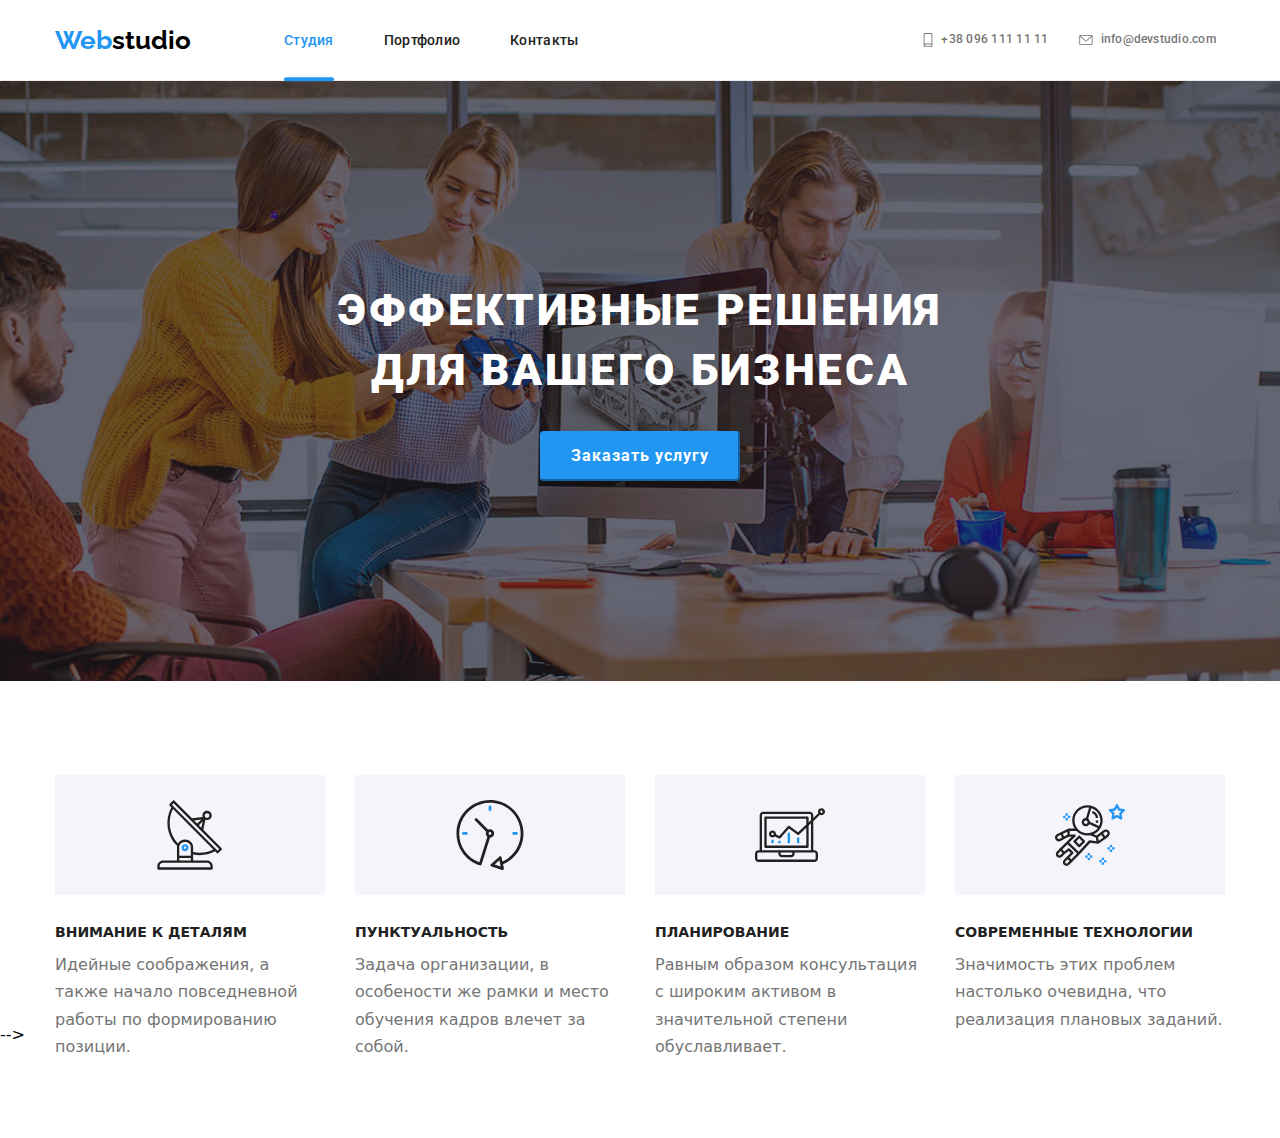
==== commit 527db34c: "properties adaptive" ====
--- a/index.html
+++ b/index.html
@@ -125,7 +125,7 @@
             </div> 
 
         </div>
-        <!-- <section class="properties">
+        <section class="properties">
             <div class="container">
                 <h2 hidden class="properties-title">Наши достоинства</h2>
                 <ul class="properties-list list">
@@ -167,8 +167,8 @@
                     </li>
                 </ul>
             </div>
-          
-        </section> -->
+           -->
+        <!-- </section>
         <!-- <section class="work">
             <div class="container">
                <h2 class="work-title title">Чем мы занимаемся</h2>
--- a/css/main.min.css
+++ b/css/main.min.css
@@ -1,2 +1,2 @@
-html{box-sizing:border-box}*,*::before,*::after{box-sizing:inherit}.title,p{margin:0}img{display:block}.body{background-color:#ffffff;font-family:"Roboto",sans-serif;font-size:14px;color:#757575;letter-spacing:0.03em}.link{text-decoration:none;display:block}.list{list-style:none;padding:0;margin:0}.container{padding-left:15px;padding-right:15px}@media screen and (max-width: 767px){.container{max-width:480px}}@media screen and (min-width: 768px) and (max-width: 1199px){.container{width:768px}}@media screen and (min-width: 1200px){.container{width:1200px}}.backdrop{position:fixed;top:0;left:0;width:100%;height:100%;background-color:rgba(0,0,0,0.2);z-index:100}.is-hidden{visibility:hidden;opacity:0;pointer-events:none;transition:all 250ms cubic-bezier(0.4, 0, 0.2, 1)}.close-modal{position:absolute;margin-top:8px;margin-right:8px;width:30px;height:30px;border-radius:50%;border-width:1px;border-style:solid;border-color:rgba(0,0,0,0.1);border-image:none;cursor:pointer;fill:black;background-color:#fff;transition:fill 250ms linear}.close-modal:hover{fill:#2196f3}.modal-title{font-family:Roboto;font-weight:700;font-size:20px;line-height:23px;text-align:center;color:#212121;margin-bottom:12px}.modal{display:flex;flex-direction:row-reverse;position:absolute;top:50%;left:50%;transform:translate(-50%, -50%) scale(1);width:450px;height:609px;border-radius:4px;background-color:#fff;z-index:10;transition:transform 500ms cubic-bezier(0.4, 0, 0.2, 1)}.backdrop.is-hidden .modal{transform:translate(-50%, -50%) scale(0.5);transition:transform 500ms cubic-bezier(0.4, 0, 0.2, 1)}@media screen and (min-width: 1200px){.modal{width:528px;height:581px}}.contact-form{width:370px;margin:40px auto}@media screen and (min-width: 1200px){.contact-form{width:448px}}.user-form-input{display:block;width:100%;height:40px;border-radius:4px;border-width:1px;border-style:solid;border-color:rgba(33,33,33,0.2);border-image:none;outline:none;padding-left:40px;transition-property:border-color;transition-duration:250ms;transition-timing-function:cubic-bezier(0.4, 0, 0.2, 1)}.user-form-input:focus,.user-form-input:hover{cursor:pointer;border-color:#2196f3;outline:none}.user-form-label{font-family:Roboto;display:inline-block;font-weight:400;font-size:12px;line-height:1.17;letter-spacing:0.01em;color:#757575;margin-bottom:6px}.form-div{position:relative;margin-bottom:10px}.label-icon{position:absolute;top:50%;left:10px;transform:translateY(50%);fill:black;transition:fill 250ms cubic-bezier(0.4, 0, 0.2, 1)}.label-icon:hover,.label-icon:focus{fill:#2196f3}.user-form-input:hover+.label-icon,.user-form-input:focus+.label-icon{fill:#2196f3}.modal-submit-btn{margin:0 85px;box-shadow:none}@media screen and (min-width: 1200px){.modal-submit-btn{margin:0 124px}}.modal-submit-btn:hover{color:#e4fa6a;background-color:#0f1975;border-color:#0f1975}.form-message{width:370px;height:120px;resize:none;padding:12px 16px;border:1px solid rgba(33,33,33,0.2);border-radius:4px;margin-bottom:20px;outline:none;transition:border-color 250ms cubic-bezier(0.4, 0, 0.2, 1)}@media screen and (min-width: 1200px){.form-message{width:448px}}.form-message::placeholder{font-family:Roboto;font-weight:400;font-size:14px;line-height:1.14;letter-spacing:0.01em;color:rgba(117,117,117,0.5)}.form-message:focus,.form-message:hover{cursor:pointer;border-color:#2196f3;outline:none}.checkbox{position:absolute;width:1px;height:1px;margin:-1px;border:0;padding:0;clip:rect(0 0 0 0);overflow:hidden}.agree-checkbox{display:flex;align-items:center;text-align:center;margin-bottom:30px;margin-left:12px}.custom-checkbox{display:inline-block;width:16px;height:15px}.checkbox:not(:checked)+.custom-checkbox{background-image:url(../images/notcheck.svg)}.checkbox:checked+.custom-checkbox{background-image:url(../images/check.svg)}.agree-text{font-family:Roboto;color:#757575;font-size:12px;font-weight:400;line-height:1.71;margin-left:6px;text-align:start}@media screen and (min-width: 1200px){.agree-text{font-size:14px}}.contract{display:inline-block;color:#2196f3;font-weight:400;line-height:1.71;text-decoration:underline}.footer-adress-map:hover,.footer-adress-map:focus,.footer-adress-link:hover,.footer-adress-link:focus{color:#2196f3}.header-adress-link,.footer-adress-map,.footer-adress-link{font-style:normal;font-weight:500;font-size:14px;line-height:1.14;letter-spacing:0.02em;color:#757575;transition:color cubic-bezier(0.4, 0, 0.2, 1) 250ms}.modal-submit-btn,.hero-btn,.mailing-btn{font-family:Roboto;width:200px;height:50px;border-radius:4px;border-color:#2196f3;font-weight:700;font-size:16px;line-height:1.87;text-align:center;letter-spacing:0.06em;cursor:pointer;color:#fff;background-color:#2196f3;box-shadow:0px 4px 4px rgba(0,0,0,0.15)}.properties,.team,.clients{padding-top:94px;padding-bottom:94px}.footer-invite,.mailing-text{font-family:Roboto;font-weight:700;font-size:14px;line-height:1.14;text-transform:uppercase;color:#fff;margin-bottom:20px}.container,.works-list-title,.works-list-text{margin-top:0;margin-bottom:0;margin-left:auto;margin-right:auto}.logo{font-family:Raleway, sans-serif;font-style:normal;font-weight:700;font-size:26px;line-height:1.19;color:#000}.header-container{display:flex}.logo-accent{color:#2196f3}.navigation-list-link{font-family:"Roboto",sans-serif;font-weight:500;letter-spacing:0.02em;color:#212121}.navigation-list-link:hover,.navigation-list-link:focus{color:#2196f3}.header-adress-link{font-family:"Roboto",sans-serif}@media screen and (max-width: 767px){.header-container{justify-content:space-between;align-items:center}.header{padding-top:16px;padding-bottom:16px;position:relative;max-width:480px;margin:0 auto}.icon-burger{display:inline-block}.menu-btn{position:relative;background-color:transparent;border:none;padding:0;z-index:100}.menu-btn.is-open .icon-close{display:block}.menu-btn.is-open .icon-burger{display:none}.icon-close{display:none}.menu-wrapper{display:none;position:absolute;background-color:#fff;top:0;left:0;width:100%;height:796px;padding-top:48px;padding-bottom:48px;padding-left:40px}.menu-wrapper.is-open{display:block}.navigation-list-link{font-size:40px;line-height:1.175}.navigation-list-item:not(:last-child){margin-bottom:32px}.navigation{margin-bottom:306px}.header-icon-mail{display:none}.header-icon-tel{display:none}.navigation-list-link{font-size:40px;line-height:1.175;letter-spacing:0.02em}.header-adress-link{font-size:34px;line-height:1.176}.header-tel{color:#2196f3}.header-mail{color:#757575;font-size:24px;line-height:1.172}.header-adress-list-item:not(:last-child){margin-bottom:35px}.header-social-list{display:flex;position:relative}.header-social-link{position:relative;font-family:"Roboto",sans-serif;font-style:normal;font-weight:500;font-size:18px;line-height:1.22;letter-spacing:0.02em;color:#2196f3}.header-utils{display:block;margin-bottom:64px}.header-social-item:not(:last-child){margin-right:20px}.header-social-item+.header-social-item::after{position:absolute;display:inline-block;content:'';width:22px;height:1px;background-color:rgba(33,33,33,0.2);transform:rotateZ(90deg) translateX(-50%) translateY(20px)}}@media screen and (min-width: 768px){.header-container{display:flex;align-items:center;height:80px}.navigation{margin-right:80px}.logo{margin-right:88px}.menu-btn{display:none}.header-social-list{display:none}.navigation-list{display:flex;align-items:center}.navigation-list .current-page{color:#2196f3}.menu-wrapper{display:flex;align-items:center}.navigation-list-link{position:relative;font-size:14px;line-height:1.143;padding-top:32px;padding-bottom:32px;transition:color cubic-bezier(0.4, 0, 0.2, 1) 250ms}.navigation-list-link:hover,.navigation-list-link:focus,.navigation-list-link:active{color:#2196f3}.navigation-list-link::after{position:absolute;bottom:0;transform:translateY(1.33px);z-index:100;display:block;content:"";width:100%;height:4px;border-radius:2px;background-color:#2196f3;opacity:0;transition:opacity cubic-bezier(0.4, 0, 0.2, 1) 250ms}.navigation-list-link:hover::after{opacity:1}.current-page.navigation-list-link::after{opacity:1}.navigation-list-item:not(:last-child){margin-right:50px}.header-adress-list{display:flex;flex-direction:column-reverse}.header-adress-list-item:last-child{margin-bottom:10px}.header-adress-link{font-style:normal;font-weight:500;font-size:12px;line-height:1.16;letter-spacing:0.02em;color:#757575;transition:color cubic-bezier(0.4, 0, 0.2, 1) 250ms;align-items:center}.header-adress-link:hover,.header-adress-link:focus{color:#2196f3}.header-icon-mail{fill:#757575;margin-right:10px;transition:fill cubic-bezier(0.4, 0, 0.2, 1) 250ms;width:14px;height:10px;margin-right:8px}.header-adress-link:hover .header-icon-mail,.header-adress-link:focus .header-icon-mail{fill:#2196f3}.header-icon-tel{fill:#757575;margin-right:10px;transition:fill cubic-bezier(0.4, 0, 0.2, 1) 250ms;width:10px;height:14px;margin-right:8px}.header-adress-link:hover .header-icon-tel,.header-adress-link:focus .header-icon-tel{fill:#2196f3}.header-tel{display:flex}.header-mail{display:flex}}@media screen and (min-width: 1200px){.navigation{margin-right:345px}.menu-wrapper{text-align:end;justify-content:space-between}.navigation-list-item:not(:last-child){margin-right:50px}.logo{margin-right:93px}.header{margin:0 auto}.header-adress-list{flex-direction:row}.header-adress-list-item:not(:last-child){margin-right:30px}.header-adress-list-item:last-child{margin-bottom:0}}.hero{background-color:#C4C4C4;background-position:center;background-size:cover;text-align:center;margin:0 auto}.hero .container{padding-top:118px;padding-bottom:118px}@media screen and (max-width: 767px){.hero{height:400px;background-image:linear-gradient(to right, rgba(47,48,58,0.4), rgba(47,48,58,0.4)),url(../images/hero/hero_mb.jpg)}}@media screen and (min-width: 767px) and (max-width: 1199px){.hero{width:780px;height:400px;background-image:linear-gradient(to right, rgba(47,48,58,0.4), rgba(47,48,58,0.4)),url(../images/hero/hero_plan.jpg)}}@media screen and (min-width: 1200px){.hero{max-width:1600px;height:600px;background-image:linear-gradient(to right, rgba(47,48,58,0.4), rgba(47,48,58,0.4)),url(../images/hero/Img.jpg)}.hero .container{padding-top:200px;padding-bottom:200px}}.hero-title{font-family:Roboto;font-weight:900;font-size:26px;line-height:1.61;letter-spacing:0.06em;text-transform:uppercase;color:#fff;margin-bottom:30px}@media screen and (min-width: 1200px){.hero-title{font-size:44px;line-height:1.36}}.hero-btn:hover{color:#e4fa6a;background-color:#0f1975;border-color:#0f1975}.properties-icon{width:270px;height:120px;background-color:#F5F4FA;margin-bottom:30px;text-align:center}.properties-icon-svg{margin-top:25px}.properties-list{display:flex;justify-content:space-between}.properties-list-item:not(:last-child){margin-right:30px}.properties-item-title{font-weight:700;font-size:14px;line-height:1.14;text-transform:uppercase;color:#212121;margin-bottom:10px}.properties-item-text{color:#757575;font-weight:400;line-height:1.71}.work-title,.team-title,.client-title{font-weight:700;font-size:36px;line-height:1.17;text-align:center;color:#212121;margin-bottom:50px}.work-list{display:flex;justify-content:space-between}.work{padding-bottom:94px}.work-sub{transform:translateY(-100%);height:70px;width:370px;background-color:rgba(47,48,58,0.8)}.work-sub-text{font-weight:700;font-size:14px;line-height:1.14;text-align:center;text-transform:uppercase;color:#FFFFFF;padding-top:24px}.social-link{display:flex;justify-content:center;align-items:center;width:44px;height:44px;border-radius:50%;transition:background-color cubic-bezier(0.4, 0, 0.2, 1) 250ms}.social-link:hover,.social-link:focus{background-color:#2196f3}.social-icon{transition:fill cubic-bezier(0.4, 0, 0.2, 1) 250ms}.social-link:hover .social-icon,.social-link:focus .social-icon{fill:white}.team{background-color:#F5F4FA}.team-list{display:flex;justify-content:space-between}.team-item{background-color:#fff;box-shadow:0px 4px 4px rgba(0,0,0,0.25);padding-bottom:30px}.team-foto{margin-bottom:30px}.team-item-title{font-weight:500;font-size:16px;line-height:1.19;text-align:center;color:#212121;margin-bottom:10px}.team-item-text{font-size:16px;line-height:1.19;text-align:center;color:#757575;margin-bottom:16px}.social-list{display:flex;flex-direction:row;justify-content:space-between;padding-left:32px;padding-right:32px}.social-link{background-color:#fff;transition:background-color cubic-bezier(0.4, 0, 0.2, 1) 250ms}.social-icon{fill:#AFB1B8}.clients-list{display:flex;justify-content:space-between}.clients-link{display:flex;justify-content:center;align-items:center;width:170px;height:92px;border:1px solid #757575;border-radius:4px;transition:border-color cubic-bezier(0.4, 0, 0.2, 1) 250ms}.clients-link:hover,.clients-link:focus{border:1px solid #2196f3}.clients-icon{fill:#AFB1B8;transition:fill cubic-bezier(0.4, 0, 0.2, 1) 250ms}.clients-link:hover .clients-icon,.clients-link:focus .clients-icon{fill:#2196f3}.footer{background-color:#2f303a;padding-top:60px;padding-bottom:60px}.footer-container{display:flex}.footer-adress-map{color:#fff;line-height:1.71}.footer-adress-link{color:rgba(255,255,255,0.6);line-height:1.71}.footer-logo{color:white;margin-bottom:20px;margin-right:0}.footer-list-item:not(:last-child){margin-bottom:9px}.footer-adress{margin-right:70px}.invite{margin-top:12px}.footer-social-list{display:flex}.footer-social-link{background-color:rgba(255,255,255,0.1);margin-right:10px}.footer-social-icon{fill:#fff}.mailing{justify-content:flex-end;width:570px;margin-left:93px;margin-top:12px}.mailing-form{display:flex;align-items:flex-start}.mailing-text{display:block}.mailing-input{width:358px;height:50px;color:#EEE;border-width:1px;border-style:solid;border-color:rgba(255,255,255,0.3);border-image:none;border-radius:4px;background-color:#2f303a;padding-left:15px}.mailing-btn{box-shadow:0ch;background-image:url(../images/send.svg);background-repeat:no-repeat;background-size:24px;border:none;text-align:left;padding-left:24px;background-position:right 28px bottom 13px}.mailing-btn:hover{color:#e4fa6a;background-color:#0f1975;border-color:#0f1975}.header{border-bottom:1px solid #ececec}.btn-filter-list{display:flex;justify-content:center;padding-top:95px;padding-bottom:50px}.btn-filter{display:block;font-family:"Roboto",sans-serif;font-weight:500;font-size:16px;line-height:1.62;text-align:center;letter-spacing:0.03em;background-color:#f5f4fa;color:#212121;cursor:pointer;border:0px;border-radius:4px;padding:6px 22px;transition:background-color cubic-bezier(0.4, 0, 0.2, 1) 250ms,color cubic-bezier(0.4, 0, 0.2, 1) 250ms}.btn-filter:hover,.btn-filter:focus{background-color:#2196f3;color:#fff;box-shadow:0px 4px 4px rgba(0,0,0,0.25)}.btn-filter-list-item:not(:last-child){margin-right:7px}.works-list-title{width:322px;font-weight:700;font-size:18px;line-height:2;letter-spacing:0.06em;color:#212121;margin-bottom:4px}.poster{letter-spacing:0.04em}.works-list-text{width:322px;font-size:16px;line-height:1.87;color:#757575;letter-spacing:0.03em}.works-text{padding:20px 24px}.works-list{display:flex;flex-wrap:wrap}.works-list-item{width:370px;cursor:pointer}.works-list-item:not(:nth-child(3n)){margin-right:30px}.works-list-item:not(:nth-last-child(-n+3)){margin-bottom:30px}.works-list-img{margin-bottom:0px}.works-text{border-right:2px solid #EEE;border-bottom:2px solid #EEE;border-left:2px solid #EEE}.works-list{padding-bottom:94px}.overlay{position:absolute;top:0;width:100%;height:100%;font-size:18px;line-height:1.56;background-color:rgba(33,150,243,0.9);color:#fff;padding:63px 24px;transform:translateY(100%);transition:transform 250ms cubic-bezier(0.4, 0, 0.2, 1)}.works-list-item:hover .overlay,.works-list-item:focus .overlay{transform:translateY(0)}.tehnokryak{position:relative;overflow:hidden}
+html{box-sizing:border-box}*,*::before,*::after{box-sizing:inherit}.title,p{margin:0}img{display:block}.body{background-color:#ffffff;font-family:"Roboto",sans-serif;font-size:14px;color:#757575;letter-spacing:0.03em}.link{text-decoration:none;display:block}.list{list-style:none;padding:0;margin:0}.container{padding-left:15px;padding-right:15px}@media screen and (max-width: 767px){.container{max-width:480px}}@media screen and (min-width: 768px) and (max-width: 1199px){.container{width:768px}}@media screen and (min-width: 1200px){.container{width:1200px}}.backdrop{position:fixed;top:0;left:0;width:100%;height:100%;background-color:rgba(0,0,0,0.2);z-index:100}.is-hidden{visibility:hidden;opacity:0;pointer-events:none;transition:all 250ms cubic-bezier(0.4, 0, 0.2, 1)}.close-modal{position:absolute;margin-top:8px;margin-right:8px;width:30px;height:30px;border-radius:50%;border-width:1px;border-style:solid;border-color:rgba(0,0,0,0.1);border-image:none;cursor:pointer;fill:black;background-color:#fff;transition:fill 250ms linear}.close-modal:hover{fill:#2196f3}.modal-title{font-family:Roboto;font-weight:700;font-size:20px;line-height:23px;text-align:center;color:#212121;margin-bottom:12px}.modal{display:flex;flex-direction:row-reverse;position:absolute;top:50%;left:50%;transform:translate(-50%, -50%) scale(1);width:450px;height:609px;border-radius:4px;background-color:#fff;z-index:10;transition:transform 500ms cubic-bezier(0.4, 0, 0.2, 1)}.backdrop.is-hidden .modal{transform:translate(-50%, -50%) scale(0.5);transition:transform 500ms cubic-bezier(0.4, 0, 0.2, 1)}@media screen and (min-width: 1200px){.modal{width:528px;height:581px}}.contact-form{width:370px;margin:40px auto}@media screen and (min-width: 1200px){.contact-form{width:448px}}.user-form-input{display:block;width:100%;height:40px;border-radius:4px;border-width:1px;border-style:solid;border-color:rgba(33,33,33,0.2);border-image:none;outline:none;padding-left:40px;transition-property:border-color;transition-duration:250ms;transition-timing-function:cubic-bezier(0.4, 0, 0.2, 1)}.user-form-input:focus,.user-form-input:hover{cursor:pointer;border-color:#2196f3;outline:none}.user-form-label{font-family:Roboto;display:inline-block;font-weight:400;font-size:12px;line-height:1.17;letter-spacing:0.01em;color:#757575;margin-bottom:6px}.form-div{position:relative;margin-bottom:10px}.label-icon{position:absolute;top:50%;left:10px;transform:translateY(50%);fill:black;transition:fill 250ms cubic-bezier(0.4, 0, 0.2, 1)}.label-icon:hover,.label-icon:focus{fill:#2196f3}.user-form-input:hover+.label-icon,.user-form-input:focus+.label-icon{fill:#2196f3}.modal-submit-btn{margin:0 85px;box-shadow:none}@media screen and (min-width: 1200px){.modal-submit-btn{margin:0 124px}}.modal-submit-btn:hover{color:#e4fa6a;background-color:#0f1975;border-color:#0f1975}.form-message{width:370px;height:120px;resize:none;padding:12px 16px;border:1px solid rgba(33,33,33,0.2);border-radius:4px;margin-bottom:20px;outline:none;transition:border-color 250ms cubic-bezier(0.4, 0, 0.2, 1)}@media screen and (min-width: 1200px){.form-message{width:448px}}.form-message::placeholder{font-family:Roboto;font-weight:400;font-size:14px;line-height:1.14;letter-spacing:0.01em;color:rgba(117,117,117,0.5)}.form-message:focus,.form-message:hover{cursor:pointer;border-color:#2196f3;outline:none}.checkbox{position:absolute;width:1px;height:1px;margin:-1px;border:0;padding:0;clip:rect(0 0 0 0);overflow:hidden}.agree-checkbox{display:flex;align-items:center;text-align:center;margin-bottom:30px;margin-left:12px}.custom-checkbox{display:inline-block;width:16px;height:15px}.checkbox:not(:checked)+.custom-checkbox{background-image:url(../images/notcheck.svg)}.checkbox:checked+.custom-checkbox{background-image:url(../images/check.svg)}.agree-text{font-family:Roboto;color:#757575;font-size:12px;font-weight:400;line-height:1.71;margin-left:6px;text-align:start}@media screen and (min-width: 1200px){.agree-text{font-size:14px}}.contract{display:inline-block;color:#2196f3;font-weight:400;line-height:1.71;text-decoration:underline}.footer-adress-map:hover,.footer-adress-map:focus,.footer-adress-link:hover,.footer-adress-link:focus{color:#2196f3}.header-adress-link,.footer-adress-map,.footer-adress-link{font-style:normal;font-weight:500;font-size:14px;line-height:1.14;letter-spacing:0.02em;color:#757575;transition:color cubic-bezier(0.4, 0, 0.2, 1) 250ms}.modal-submit-btn,.hero-btn,.mailing-btn{font-family:Roboto;width:200px;height:50px;border-radius:4px;border-color:#2196f3;font-weight:700;font-size:16px;line-height:1.87;text-align:center;letter-spacing:0.06em;cursor:pointer;color:#fff;background-color:#2196f3;box-shadow:0px 4px 4px rgba(0,0,0,0.15)}.team,.clients{padding-top:94px;padding-bottom:94px}.footer-invite,.mailing-text{font-family:Roboto;font-weight:700;font-size:14px;line-height:1.14;text-transform:uppercase;color:#fff;margin-bottom:20px}.container,.works-list-title,.works-list-text{margin-top:0;margin-bottom:0;margin-left:auto;margin-right:auto}.logo{font-family:Raleway, sans-serif;font-style:normal;font-weight:700;font-size:26px;line-height:1.19;color:#000}.header-container{display:flex}.logo-accent{color:#2196f3}.navigation-list-link{font-family:"Roboto",sans-serif;font-weight:500;letter-spacing:0.02em;color:#212121}.navigation-list-link:hover,.navigation-list-link:focus{color:#2196f3}.header-adress-link{font-family:"Roboto",sans-serif}@media screen and (max-width: 767px){.header-container{justify-content:space-between;align-items:center}.header{padding-top:16px;padding-bottom:16px;position:relative;max-width:480px;margin:0 auto}.icon-burger{display:inline-block}.menu-btn{position:relative;background-color:transparent;border:none;padding:0;z-index:100}.menu-btn.is-open .icon-close{display:block}.menu-btn.is-open .icon-burger{display:none}.icon-close{display:none}.menu-wrapper{display:none;position:absolute;background-color:#fff;top:0;left:0;width:100%;height:796px;padding-top:48px;padding-bottom:48px;padding-left:40px}.menu-wrapper.is-open{display:block}.navigation-list-link{font-size:40px;line-height:1.175}.navigation-list-item:not(:last-child){margin-bottom:32px}.navigation{margin-bottom:306px}.header-icon-mail{display:none}.header-icon-tel{display:none}.navigation-list-link{font-size:40px;line-height:1.175;letter-spacing:0.02em}.header-adress-link{font-size:34px;line-height:1.176}.header-tel{color:#2196f3}.header-mail{color:#757575;font-size:24px;line-height:1.172}.header-adress-list-item:not(:last-child){margin-bottom:35px}.header-social-list{display:flex;position:relative}.header-social-link{position:relative;font-family:"Roboto",sans-serif;font-style:normal;font-weight:500;font-size:18px;line-height:1.22;letter-spacing:0.02em;color:#2196f3}.header-utils{display:block;margin-bottom:64px}.header-social-item:not(:last-child){margin-right:20px}.header-social-item+.header-social-item::after{position:absolute;display:inline-block;content:'';width:22px;height:1px;background-color:rgba(33,33,33,0.2);transform:rotateZ(90deg) translateX(-50%) translateY(20px)}}@media screen and (min-width: 768px){.header-container{display:flex;align-items:center;height:80px}.navigation{margin-right:80px}.logo{margin-right:88px}.menu-btn{display:none}.header-social-list{display:none}.navigation-list{display:flex;align-items:center}.navigation-list .current-page{color:#2196f3}.menu-wrapper{display:flex;align-items:center}.navigation-list-link{position:relative;font-size:14px;line-height:1.143;padding-top:32px;padding-bottom:32px;transition:color cubic-bezier(0.4, 0, 0.2, 1) 250ms}.navigation-list-link:hover,.navigation-list-link:focus,.navigation-list-link:active{color:#2196f3}.navigation-list-link::after{position:absolute;bottom:0;transform:translateY(1.33px);z-index:100;display:block;content:"";width:100%;height:4px;border-radius:2px;background-color:#2196f3;opacity:0;transition:opacity cubic-bezier(0.4, 0, 0.2, 1) 250ms}.navigation-list-link:hover::after{opacity:1}.current-page.navigation-list-link::after{opacity:1}.navigation-list-item:not(:last-child){margin-right:50px}.header-adress-list{display:flex;flex-direction:column-reverse}.header-adress-list-item:last-child{margin-bottom:10px}.header-adress-link{font-style:normal;font-weight:500;font-size:12px;line-height:1.16;letter-spacing:0.02em;color:#757575;transition:color cubic-bezier(0.4, 0, 0.2, 1) 250ms;align-items:center}.header-adress-link:hover,.header-adress-link:focus{color:#2196f3}.header-icon-mail{fill:#757575;margin-right:10px;transition:fill cubic-bezier(0.4, 0, 0.2, 1) 250ms;width:14px;height:10px;margin-right:8px}.header-adress-link:hover .header-icon-mail,.header-adress-link:focus .header-icon-mail{fill:#2196f3}.header-icon-tel{fill:#757575;margin-right:10px;transition:fill cubic-bezier(0.4, 0, 0.2, 1) 250ms;width:10px;height:14px;margin-right:8px}.header-adress-link:hover .header-icon-tel,.header-adress-link:focus .header-icon-tel{fill:#2196f3}.header-tel{display:flex}.header-mail{display:flex}}@media screen and (min-width: 1200px){.navigation{margin-right:345px}.menu-wrapper{text-align:end;justify-content:space-between}.navigation-list-item:not(:last-child){margin-right:50px}.logo{margin-right:93px}.header{margin:0 auto}.header-adress-list{flex-direction:row}.header-adress-list-item:not(:last-child){margin-right:30px}.header-adress-list-item:last-child{margin-bottom:0}}.hero{background-color:#C4C4C4;background-position:center;background-size:cover;text-align:center;margin:0 auto}.hero .container{padding-top:118px;padding-bottom:118px}@media screen and (max-width: 767px){.hero{height:400px;background-image:linear-gradient(to right, rgba(47,48,58,0.4), rgba(47,48,58,0.4)),url(../images/hero/hero_mb.jpg)}}@media screen and (min-width: 767px) and (max-width: 1199px){.hero{width:780px;height:400px;background-image:linear-gradient(to right, rgba(47,48,58,0.4), rgba(47,48,58,0.4)),url(../images/hero/hero_plan.jpg)}}@media screen and (min-width: 1200px){.hero{max-width:1600px;height:600px;background-image:linear-gradient(to right, rgba(47,48,58,0.4), rgba(47,48,58,0.4)),url(../images/hero/Img.jpg)}.hero .container{padding-top:200px;padding-bottom:200px}}.hero-title{font-family:Roboto;font-weight:900;font-size:26px;line-height:1.61;letter-spacing:0.06em;text-transform:uppercase;color:#fff;margin-bottom:30px}@media screen and (min-width: 1200px){.hero-title{font-size:44px;line-height:1.36}}.hero-btn:hover{color:#e4fa6a;background-color:#0f1975;border-color:#0f1975}.properties-icon{max-width:480px;height:120px;background-color:#F5F4FA;margin-bottom:30px;text-align:center}.properties-icon-svg{margin-top:25px}.properties{padding-top:60px;padding-bottom:60px}@media screen and (min-width: 1199px){.properties{padding-top:94px;padding-bottom:94px}}.properties-item-title{font-weight:700;font-size:14px;line-height:1.14;text-transform:uppercase;color:#212121;margin-bottom:10px;text-align:center}@media screen and (min-width: 1200px){.properties-item-title{text-align:left}}.properties-item-text{color:#757575;font-weight:400;line-height:1.71}@media screen and (max-width: 767px){.properties-list-item:not(:last-child){margin-bottom:30px}}@media screen and (min-width: 768px) and (max-width: 1199px){.properties-list{display:flex;flex-direction:row;flex-wrap:wrap;margin:-15px}.properties-list-item{width:354px;margin:15px}}@media screen and (min-width: 1200px){.properties-list{display:flex;justify-content:space-between}.properties-list-item{width:270px;height:251px}.properties-list-item:not(:last-child){margin-right:30px}}.work-title,.team-title,.client-title{font-weight:700;font-size:36px;line-height:1.17;text-align:center;color:#212121;margin-bottom:50px}.work-list{display:flex;justify-content:space-between}.work{padding-bottom:94px}.work-sub{transform:translateY(-100%);height:70px;width:370px;background-color:rgba(47,48,58,0.8)}.work-sub-text{font-weight:700;font-size:14px;line-height:1.14;text-align:center;text-transform:uppercase;color:#FFFFFF;padding-top:24px}.social-link{display:flex;justify-content:center;align-items:center;width:44px;height:44px;border-radius:50%;transition:background-color cubic-bezier(0.4, 0, 0.2, 1) 250ms}.social-link:hover,.social-link:focus{background-color:#2196f3}.social-icon{transition:fill cubic-bezier(0.4, 0, 0.2, 1) 250ms}.social-link:hover .social-icon,.social-link:focus .social-icon{fill:white}.team{background-color:#F5F4FA}.team-list{display:flex;justify-content:space-between}.team-item{background-color:#fff;box-shadow:0px 4px 4px rgba(0,0,0,0.25);padding-bottom:30px}.team-foto{margin-bottom:30px}.team-item-title{font-weight:500;font-size:16px;line-height:1.19;text-align:center;color:#212121;margin-bottom:10px}.team-item-text{font-size:16px;line-height:1.19;text-align:center;color:#757575;margin-bottom:16px}.social-list{display:flex;flex-direction:row;justify-content:space-between;padding-left:32px;padding-right:32px}.social-link{background-color:#fff;transition:background-color cubic-bezier(0.4, 0, 0.2, 1) 250ms}.social-icon{fill:#AFB1B8}.clients-list{display:flex;justify-content:space-between}.clients-link{display:flex;justify-content:center;align-items:center;width:170px;height:92px;border:1px solid #757575;border-radius:4px;transition:border-color cubic-bezier(0.4, 0, 0.2, 1) 250ms}.clients-link:hover,.clients-link:focus{border:1px solid #2196f3}.clients-icon{fill:#AFB1B8;transition:fill cubic-bezier(0.4, 0, 0.2, 1) 250ms}.clients-link:hover .clients-icon,.clients-link:focus .clients-icon{fill:#2196f3}.footer{background-color:#2f303a;padding-top:60px;padding-bottom:60px}.footer-container{display:flex}.footer-adress-map{color:#fff;line-height:1.71}.footer-adress-link{color:rgba(255,255,255,0.6);line-height:1.71}.footer-logo{color:white;margin-bottom:20px;margin-right:0}.footer-list-item:not(:last-child){margin-bottom:9px}.footer-adress{margin-right:70px}.invite{margin-top:12px}.footer-social-list{display:flex}.footer-social-link{background-color:rgba(255,255,255,0.1);margin-right:10px}.footer-social-icon{fill:#fff}.mailing{justify-content:flex-end;width:570px;margin-left:93px;margin-top:12px}.mailing-form{display:flex;align-items:flex-start}.mailing-text{display:block}.mailing-input{width:358px;height:50px;color:#EEE;border-width:1px;border-style:solid;border-color:rgba(255,255,255,0.3);border-image:none;border-radius:4px;background-color:#2f303a;padding-left:15px}.mailing-btn{box-shadow:0ch;background-image:url(../images/send.svg);background-repeat:no-repeat;background-size:24px;border:none;text-align:left;padding-left:24px;background-position:right 28px bottom 13px}.mailing-btn:hover{color:#e4fa6a;background-color:#0f1975;border-color:#0f1975}.header{border-bottom:1px solid #ececec}.btn-filter-list{display:flex;justify-content:center;padding-top:95px;padding-bottom:50px}.btn-filter{display:block;font-family:"Roboto",sans-serif;font-weight:500;font-size:16px;line-height:1.62;text-align:center;letter-spacing:0.03em;background-color:#f5f4fa;color:#212121;cursor:pointer;border:0px;border-radius:4px;padding:6px 22px;transition:background-color cubic-bezier(0.4, 0, 0.2, 1) 250ms,color cubic-bezier(0.4, 0, 0.2, 1) 250ms}.btn-filter:hover,.btn-filter:focus{background-color:#2196f3;color:#fff;box-shadow:0px 4px 4px rgba(0,0,0,0.25)}.btn-filter-list-item:not(:last-child){margin-right:7px}.works-list-title{width:322px;font-weight:700;font-size:18px;line-height:2;letter-spacing:0.06em;color:#212121;margin-bottom:4px}.poster{letter-spacing:0.04em}.works-list-text{width:322px;font-size:16px;line-height:1.87;color:#757575;letter-spacing:0.03em}.works-text{padding:20px 24px}.works-list{display:flex;flex-wrap:wrap}.works-list-item{width:370px;cursor:pointer}.works-list-item:not(:nth-child(3n)){margin-right:30px}.works-list-item:not(:nth-last-child(-n+3)){margin-bottom:30px}.works-list-img{margin-bottom:0px}.works-text{border-right:2px solid #EEE;border-bottom:2px solid #EEE;border-left:2px solid #EEE}.works-list{padding-bottom:94px}.overlay{position:absolute;top:0;width:100%;height:100%;font-size:18px;line-height:1.56;background-color:rgba(33,150,243,0.9);color:#fff;padding:63px 24px;transform:translateY(100%);transition:transform 250ms cubic-bezier(0.4, 0, 0.2, 1)}.works-list-item:hover .overlay,.works-list-item:focus .overlay{transform:translateY(0)}.tehnokryak{position:relative;overflow:hidden}
 /*# sourceMappingURL=main.min.css.map */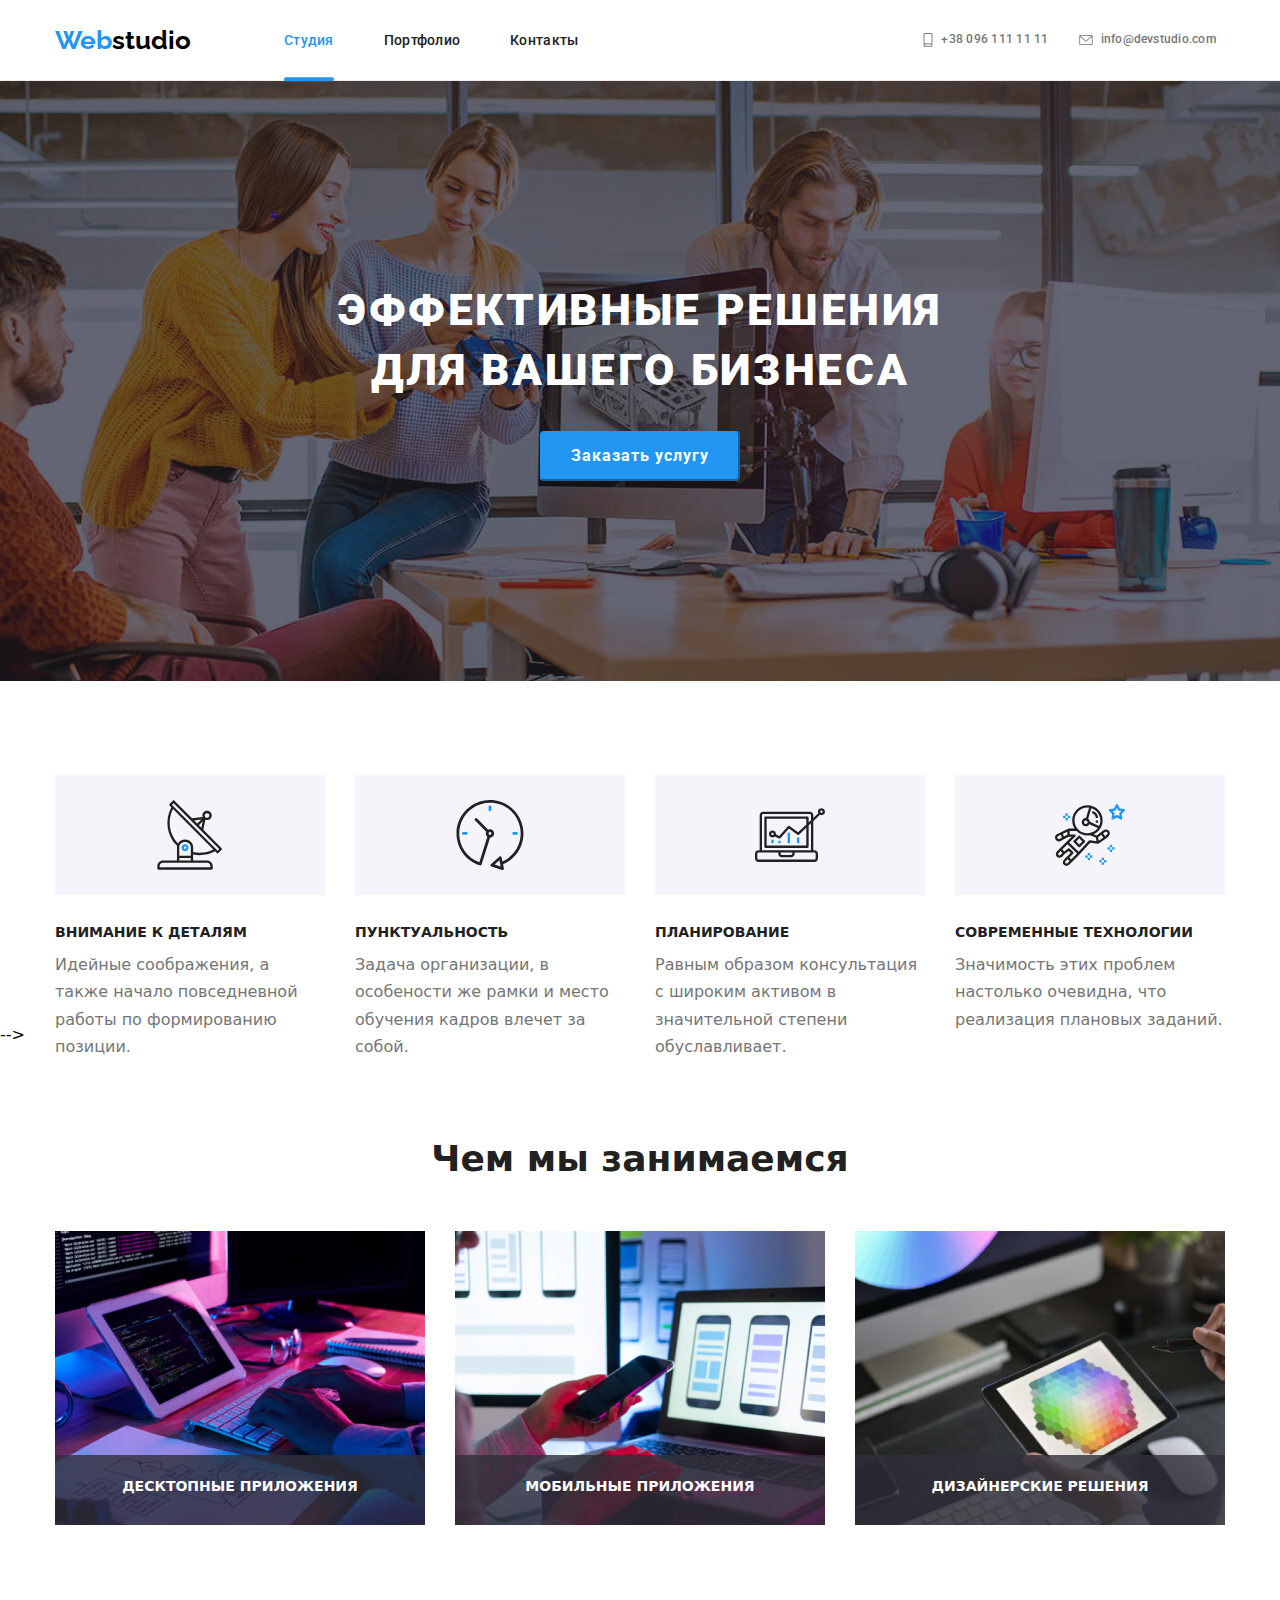
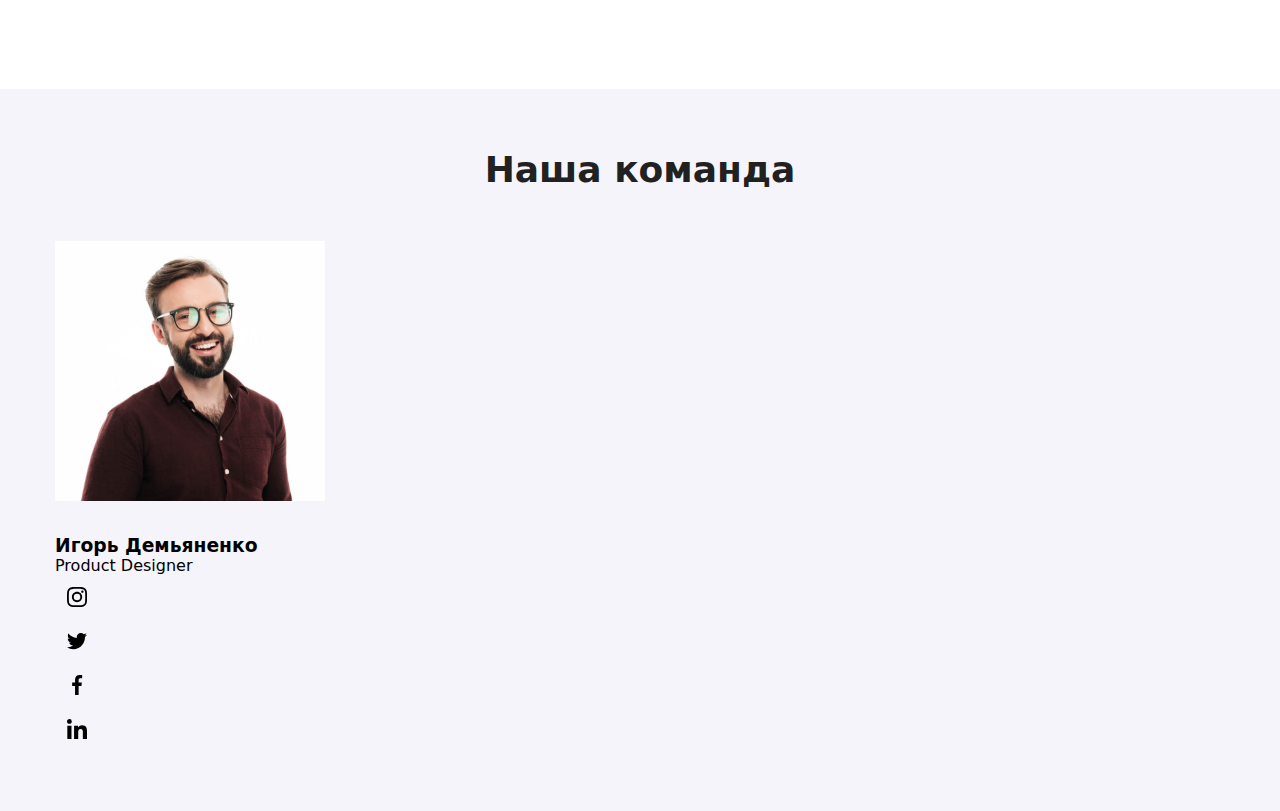
==== commit fb27640d: "img" ====
--- a/index.html
+++ b/index.html
@@ -168,8 +168,8 @@
                 </ul>
             </div>
            -->
-        <!-- </section>
-        <!-- <section class="work">
+         </section>
+        <section class="work">
             <div class="container">
                <h2 class="work-title title">Чем мы занимаемся</h2>
                <ul class="work-list list">
@@ -193,13 +193,25 @@
                     </li>
                </ul>  
             </div>
-        </section> -->
-        <!-- <section class="team">
+        </section>
+        <section class="team">
             <div class="container">
                <h2 class="team-title title">Наша команда</h2>
                 <ul class="team-list list">
                 <li class="team-item">
-                    <img class="team-foto" src="images/our-team1.jpg" alt="Фото сотрудника Игоря" width="270" height="260">
+                    <div class="thumb">
+                       <picture>
+                       <source srcset="./images/our-team/our_team1-270.jpg 1x, 
+                       ./images/hero/our_team1-540.jpg 2x" media="min-width: 1200px" 
+                       sizes="(min-width: 1200px) 270px, 270px">
+                       <source srcset="./images/our-team/our_team1-354.jpg 1x, 
+                       ./images/hero/our_team1-708.jpg 2x" media="max-width: 1199px">
+                       <img src="images/our-team1.jpg" alt="Фото сотрудника Игоря">
+                   </picture>               
+                    </div>
+                  
+
+
                     <h3 class="team-item-title title">Игорь Демьяненко</h3>
                     <p class="team-item-text" lang="en">Product Designer</p>
                     <div class="social">
@@ -236,7 +248,7 @@
                                                                     
                     </div>
                 </li>
-                <li class="team-item">
+                <!-- <li class="team-item">
                     <img class="team-foto" src="images/our-team2.jpg" alt="Фото сотрудници Ольги" width="270" height="260">
                     <h3 class="team-item-title title">Ольга Репина</h3>
                     <p class="team-item-text" lang="en">Frontend Developer</p>
@@ -275,7 +287,10 @@
                     </div>
                 </li>
                 <li class="team-item">
-                    <img class="team-foto" src="images/our-team3.jpg" alt="Фото сотрудника Николая" width="270" height="260">
+                    <div class="thumb">
+                      <img class="team-foto" src="images/our-team3.jpg" alt="Фото сотрудника Николая">
+                    </div>
+                   
                     <h3 class="team-item-title title" >Николай Тарасов</h3>
                     <p class="team-item-text" lang="en">Marketing</p>
                     <div class="social">
@@ -350,9 +365,9 @@
                                                                     
                     </div>
                 </li>
-            </ul>  
-            </div>
-        </section> -->
+            </ul>   -->
+            </div>
+        </section>
         <!-- <section class="clients">
             <div class="container">
                  <h2 class="client-title title">Постоянные клиенты</h2>
--- a/css/main.min.css
+++ b/css/main.min.css
@@ -1,2 +1,2 @@
-html{box-sizing:border-box}*,*::before,*::after{box-sizing:inherit}.title,p{margin:0}img{display:block}.body{background-color:#ffffff;font-family:"Roboto",sans-serif;font-size:14px;color:#757575;letter-spacing:0.03em}.link{text-decoration:none;display:block}.list{list-style:none;padding:0;margin:0}.container{padding-left:15px;padding-right:15px}@media screen and (max-width: 767px){.container{max-width:480px}}@media screen and (min-width: 768px) and (max-width: 1199px){.container{width:768px}}@media screen and (min-width: 1200px){.container{width:1200px}}.backdrop{position:fixed;top:0;left:0;width:100%;height:100%;background-color:rgba(0,0,0,0.2);z-index:100}.is-hidden{visibility:hidden;opacity:0;pointer-events:none;transition:all 250ms cubic-bezier(0.4, 0, 0.2, 1)}.close-modal{position:absolute;margin-top:8px;margin-right:8px;width:30px;height:30px;border-radius:50%;border-width:1px;border-style:solid;border-color:rgba(0,0,0,0.1);border-image:none;cursor:pointer;fill:black;background-color:#fff;transition:fill 250ms linear}.close-modal:hover{fill:#2196f3}.modal-title{font-family:Roboto;font-weight:700;font-size:20px;line-height:23px;text-align:center;color:#212121;margin-bottom:12px}.modal{display:flex;flex-direction:row-reverse;position:absolute;top:50%;left:50%;transform:translate(-50%, -50%) scale(1);width:450px;height:609px;border-radius:4px;background-color:#fff;z-index:10;transition:transform 500ms cubic-bezier(0.4, 0, 0.2, 1)}.backdrop.is-hidden .modal{transform:translate(-50%, -50%) scale(0.5);transition:transform 500ms cubic-bezier(0.4, 0, 0.2, 1)}@media screen and (min-width: 1200px){.modal{width:528px;height:581px}}.contact-form{width:370px;margin:40px auto}@media screen and (min-width: 1200px){.contact-form{width:448px}}.user-form-input{display:block;width:100%;height:40px;border-radius:4px;border-width:1px;border-style:solid;border-color:rgba(33,33,33,0.2);border-image:none;outline:none;padding-left:40px;transition-property:border-color;transition-duration:250ms;transition-timing-function:cubic-bezier(0.4, 0, 0.2, 1)}.user-form-input:focus,.user-form-input:hover{cursor:pointer;border-color:#2196f3;outline:none}.user-form-label{font-family:Roboto;display:inline-block;font-weight:400;font-size:12px;line-height:1.17;letter-spacing:0.01em;color:#757575;margin-bottom:6px}.form-div{position:relative;margin-bottom:10px}.label-icon{position:absolute;top:50%;left:10px;transform:translateY(50%);fill:black;transition:fill 250ms cubic-bezier(0.4, 0, 0.2, 1)}.label-icon:hover,.label-icon:focus{fill:#2196f3}.user-form-input:hover+.label-icon,.user-form-input:focus+.label-icon{fill:#2196f3}.modal-submit-btn{margin:0 85px;box-shadow:none}@media screen and (min-width: 1200px){.modal-submit-btn{margin:0 124px}}.modal-submit-btn:hover{color:#e4fa6a;background-color:#0f1975;border-color:#0f1975}.form-message{width:370px;height:120px;resize:none;padding:12px 16px;border:1px solid rgba(33,33,33,0.2);border-radius:4px;margin-bottom:20px;outline:none;transition:border-color 250ms cubic-bezier(0.4, 0, 0.2, 1)}@media screen and (min-width: 1200px){.form-message{width:448px}}.form-message::placeholder{font-family:Roboto;font-weight:400;font-size:14px;line-height:1.14;letter-spacing:0.01em;color:rgba(117,117,117,0.5)}.form-message:focus,.form-message:hover{cursor:pointer;border-color:#2196f3;outline:none}.checkbox{position:absolute;width:1px;height:1px;margin:-1px;border:0;padding:0;clip:rect(0 0 0 0);overflow:hidden}.agree-checkbox{display:flex;align-items:center;text-align:center;margin-bottom:30px;margin-left:12px}.custom-checkbox{display:inline-block;width:16px;height:15px}.checkbox:not(:checked)+.custom-checkbox{background-image:url(../images/notcheck.svg)}.checkbox:checked+.custom-checkbox{background-image:url(../images/check.svg)}.agree-text{font-family:Roboto;color:#757575;font-size:12px;font-weight:400;line-height:1.71;margin-left:6px;text-align:start}@media screen and (min-width: 1200px){.agree-text{font-size:14px}}.contract{display:inline-block;color:#2196f3;font-weight:400;line-height:1.71;text-decoration:underline}.footer-adress-map:hover,.footer-adress-map:focus,.footer-adress-link:hover,.footer-adress-link:focus{color:#2196f3}.header-adress-link,.footer-adress-map,.footer-adress-link{font-style:normal;font-weight:500;font-size:14px;line-height:1.14;letter-spacing:0.02em;color:#757575;transition:color cubic-bezier(0.4, 0, 0.2, 1) 250ms}.modal-submit-btn,.hero-btn,.mailing-btn{font-family:Roboto;width:200px;height:50px;border-radius:4px;border-color:#2196f3;font-weight:700;font-size:16px;line-height:1.87;text-align:center;letter-spacing:0.06em;cursor:pointer;color:#fff;background-color:#2196f3;box-shadow:0px 4px 4px rgba(0,0,0,0.15)}.team,.clients{padding-top:94px;padding-bottom:94px}.footer-invite,.mailing-text{font-family:Roboto;font-weight:700;font-size:14px;line-height:1.14;text-transform:uppercase;color:#fff;margin-bottom:20px}.container,.works-list-title,.works-list-text{margin-top:0;margin-bottom:0;margin-left:auto;margin-right:auto}.logo{font-family:Raleway, sans-serif;font-style:normal;font-weight:700;font-size:26px;line-height:1.19;color:#000}.header-container{display:flex}.logo-accent{color:#2196f3}.navigation-list-link{font-family:"Roboto",sans-serif;font-weight:500;letter-spacing:0.02em;color:#212121}.navigation-list-link:hover,.navigation-list-link:focus{color:#2196f3}.header-adress-link{font-family:"Roboto",sans-serif}@media screen and (max-width: 767px){.header-container{justify-content:space-between;align-items:center}.header{padding-top:16px;padding-bottom:16px;position:relative;max-width:480px;margin:0 auto}.icon-burger{display:inline-block}.menu-btn{position:relative;background-color:transparent;border:none;padding:0;z-index:100}.menu-btn.is-open .icon-close{display:block}.menu-btn.is-open .icon-burger{display:none}.icon-close{display:none}.menu-wrapper{display:none;position:absolute;background-color:#fff;top:0;left:0;width:100%;height:796px;padding-top:48px;padding-bottom:48px;padding-left:40px}.menu-wrapper.is-open{display:block}.navigation-list-link{font-size:40px;line-height:1.175}.navigation-list-item:not(:last-child){margin-bottom:32px}.navigation{margin-bottom:306px}.header-icon-mail{display:none}.header-icon-tel{display:none}.navigation-list-link{font-size:40px;line-height:1.175;letter-spacing:0.02em}.header-adress-link{font-size:34px;line-height:1.176}.header-tel{color:#2196f3}.header-mail{color:#757575;font-size:24px;line-height:1.172}.header-adress-list-item:not(:last-child){margin-bottom:35px}.header-social-list{display:flex;position:relative}.header-social-link{position:relative;font-family:"Roboto",sans-serif;font-style:normal;font-weight:500;font-size:18px;line-height:1.22;letter-spacing:0.02em;color:#2196f3}.header-utils{display:block;margin-bottom:64px}.header-social-item:not(:last-child){margin-right:20px}.header-social-item+.header-social-item::after{position:absolute;display:inline-block;content:'';width:22px;height:1px;background-color:rgba(33,33,33,0.2);transform:rotateZ(90deg) translateX(-50%) translateY(20px)}}@media screen and (min-width: 768px){.header-container{display:flex;align-items:center;height:80px}.navigation{margin-right:80px}.logo{margin-right:88px}.menu-btn{display:none}.header-social-list{display:none}.navigation-list{display:flex;align-items:center}.navigation-list .current-page{color:#2196f3}.menu-wrapper{display:flex;align-items:center}.navigation-list-link{position:relative;font-size:14px;line-height:1.143;padding-top:32px;padding-bottom:32px;transition:color cubic-bezier(0.4, 0, 0.2, 1) 250ms}.navigation-list-link:hover,.navigation-list-link:focus,.navigation-list-link:active{color:#2196f3}.navigation-list-link::after{position:absolute;bottom:0;transform:translateY(1.33px);z-index:100;display:block;content:"";width:100%;height:4px;border-radius:2px;background-color:#2196f3;opacity:0;transition:opacity cubic-bezier(0.4, 0, 0.2, 1) 250ms}.navigation-list-link:hover::after{opacity:1}.current-page.navigation-list-link::after{opacity:1}.navigation-list-item:not(:last-child){margin-right:50px}.header-adress-list{display:flex;flex-direction:column-reverse}.header-adress-list-item:last-child{margin-bottom:10px}.header-adress-link{font-style:normal;font-weight:500;font-size:12px;line-height:1.16;letter-spacing:0.02em;color:#757575;transition:color cubic-bezier(0.4, 0, 0.2, 1) 250ms;align-items:center}.header-adress-link:hover,.header-adress-link:focus{color:#2196f3}.header-icon-mail{fill:#757575;margin-right:10px;transition:fill cubic-bezier(0.4, 0, 0.2, 1) 250ms;width:14px;height:10px;margin-right:8px}.header-adress-link:hover .header-icon-mail,.header-adress-link:focus .header-icon-mail{fill:#2196f3}.header-icon-tel{fill:#757575;margin-right:10px;transition:fill cubic-bezier(0.4, 0, 0.2, 1) 250ms;width:10px;height:14px;margin-right:8px}.header-adress-link:hover .header-icon-tel,.header-adress-link:focus .header-icon-tel{fill:#2196f3}.header-tel{display:flex}.header-mail{display:flex}}@media screen and (min-width: 1200px){.navigation{margin-right:345px}.menu-wrapper{text-align:end;justify-content:space-between}.navigation-list-item:not(:last-child){margin-right:50px}.logo{margin-right:93px}.header{margin:0 auto}.header-adress-list{flex-direction:row}.header-adress-list-item:not(:last-child){margin-right:30px}.header-adress-list-item:last-child{margin-bottom:0}}.hero{background-color:#C4C4C4;background-position:center;background-size:cover;text-align:center;margin:0 auto}.hero .container{padding-top:118px;padding-bottom:118px}@media screen and (max-width: 767px){.hero{height:400px;background-image:linear-gradient(to right, rgba(47,48,58,0.4), rgba(47,48,58,0.4)),url(../images/hero/hero_mb.jpg)}}@media screen and (min-width: 767px) and (max-width: 1199px){.hero{width:780px;height:400px;background-image:linear-gradient(to right, rgba(47,48,58,0.4), rgba(47,48,58,0.4)),url(../images/hero/hero_plan.jpg)}}@media screen and (min-width: 1200px){.hero{max-width:1600px;height:600px;background-image:linear-gradient(to right, rgba(47,48,58,0.4), rgba(47,48,58,0.4)),url(../images/hero/Img.jpg)}.hero .container{padding-top:200px;padding-bottom:200px}}.hero-title{font-family:Roboto;font-weight:900;font-size:26px;line-height:1.61;letter-spacing:0.06em;text-transform:uppercase;color:#fff;margin-bottom:30px}@media screen and (min-width: 1200px){.hero-title{font-size:44px;line-height:1.36}}.hero-btn:hover{color:#e4fa6a;background-color:#0f1975;border-color:#0f1975}.properties-icon{max-width:480px;height:120px;background-color:#F5F4FA;margin-bottom:30px;text-align:center}.properties-icon-svg{margin-top:25px}.properties{padding-top:60px;padding-bottom:60px}@media screen and (min-width: 1199px){.properties{padding-top:94px;padding-bottom:94px}}.properties-item-title{font-weight:700;font-size:14px;line-height:1.14;text-transform:uppercase;color:#212121;margin-bottom:10px;text-align:center}@media screen and (min-width: 1200px){.properties-item-title{text-align:left}}.properties-item-text{color:#757575;font-weight:400;line-height:1.71}@media screen and (max-width: 767px){.properties-list-item:not(:last-child){margin-bottom:30px}}@media screen and (min-width: 768px) and (max-width: 1199px){.properties-list{display:flex;flex-direction:row;flex-wrap:wrap;margin:-15px}.properties-list-item{width:354px;margin:15px}}@media screen and (min-width: 1200px){.properties-list{display:flex;justify-content:space-between}.properties-list-item{width:270px;height:251px}.properties-list-item:not(:last-child){margin-right:30px}}.work-title,.team-title,.client-title{font-weight:700;font-size:36px;line-height:1.17;text-align:center;color:#212121;margin-bottom:50px}.work-list{display:flex;justify-content:space-between}.work{padding-bottom:94px}.work-sub{transform:translateY(-100%);height:70px;width:370px;background-color:rgba(47,48,58,0.8)}.work-sub-text{font-weight:700;font-size:14px;line-height:1.14;text-align:center;text-transform:uppercase;color:#FFFFFF;padding-top:24px}.social-link{display:flex;justify-content:center;align-items:center;width:44px;height:44px;border-radius:50%;transition:background-color cubic-bezier(0.4, 0, 0.2, 1) 250ms}.social-link:hover,.social-link:focus{background-color:#2196f3}.social-icon{transition:fill cubic-bezier(0.4, 0, 0.2, 1) 250ms}.social-link:hover .social-icon,.social-link:focus .social-icon{fill:white}.team{background-color:#F5F4FA}.team-list{display:flex;justify-content:space-between}.team-item{background-color:#fff;box-shadow:0px 4px 4px rgba(0,0,0,0.25);padding-bottom:30px}.team-foto{margin-bottom:30px}.team-item-title{font-weight:500;font-size:16px;line-height:1.19;text-align:center;color:#212121;margin-bottom:10px}.team-item-text{font-size:16px;line-height:1.19;text-align:center;color:#757575;margin-bottom:16px}.social-list{display:flex;flex-direction:row;justify-content:space-between;padding-left:32px;padding-right:32px}.social-link{background-color:#fff;transition:background-color cubic-bezier(0.4, 0, 0.2, 1) 250ms}.social-icon{fill:#AFB1B8}.clients-list{display:flex;justify-content:space-between}.clients-link{display:flex;justify-content:center;align-items:center;width:170px;height:92px;border:1px solid #757575;border-radius:4px;transition:border-color cubic-bezier(0.4, 0, 0.2, 1) 250ms}.clients-link:hover,.clients-link:focus{border:1px solid #2196f3}.clients-icon{fill:#AFB1B8;transition:fill cubic-bezier(0.4, 0, 0.2, 1) 250ms}.clients-link:hover .clients-icon,.clients-link:focus .clients-icon{fill:#2196f3}.footer{background-color:#2f303a;padding-top:60px;padding-bottom:60px}.footer-container{display:flex}.footer-adress-map{color:#fff;line-height:1.71}.footer-adress-link{color:rgba(255,255,255,0.6);line-height:1.71}.footer-logo{color:white;margin-bottom:20px;margin-right:0}.footer-list-item:not(:last-child){margin-bottom:9px}.footer-adress{margin-right:70px}.invite{margin-top:12px}.footer-social-list{display:flex}.footer-social-link{background-color:rgba(255,255,255,0.1);margin-right:10px}.footer-social-icon{fill:#fff}.mailing{justify-content:flex-end;width:570px;margin-left:93px;margin-top:12px}.mailing-form{display:flex;align-items:flex-start}.mailing-text{display:block}.mailing-input{width:358px;height:50px;color:#EEE;border-width:1px;border-style:solid;border-color:rgba(255,255,255,0.3);border-image:none;border-radius:4px;background-color:#2f303a;padding-left:15px}.mailing-btn{box-shadow:0ch;background-image:url(../images/send.svg);background-repeat:no-repeat;background-size:24px;border:none;text-align:left;padding-left:24px;background-position:right 28px bottom 13px}.mailing-btn:hover{color:#e4fa6a;background-color:#0f1975;border-color:#0f1975}.header{border-bottom:1px solid #ececec}.btn-filter-list{display:flex;justify-content:center;padding-top:95px;padding-bottom:50px}.btn-filter{display:block;font-family:"Roboto",sans-serif;font-weight:500;font-size:16px;line-height:1.62;text-align:center;letter-spacing:0.03em;background-color:#f5f4fa;color:#212121;cursor:pointer;border:0px;border-radius:4px;padding:6px 22px;transition:background-color cubic-bezier(0.4, 0, 0.2, 1) 250ms,color cubic-bezier(0.4, 0, 0.2, 1) 250ms}.btn-filter:hover,.btn-filter:focus{background-color:#2196f3;color:#fff;box-shadow:0px 4px 4px rgba(0,0,0,0.25)}.btn-filter-list-item:not(:last-child){margin-right:7px}.works-list-title{width:322px;font-weight:700;font-size:18px;line-height:2;letter-spacing:0.06em;color:#212121;margin-bottom:4px}.poster{letter-spacing:0.04em}.works-list-text{width:322px;font-size:16px;line-height:1.87;color:#757575;letter-spacing:0.03em}.works-text{padding:20px 24px}.works-list{display:flex;flex-wrap:wrap}.works-list-item{width:370px;cursor:pointer}.works-list-item:not(:nth-child(3n)){margin-right:30px}.works-list-item:not(:nth-last-child(-n+3)){margin-bottom:30px}.works-list-img{margin-bottom:0px}.works-text{border-right:2px solid #EEE;border-bottom:2px solid #EEE;border-left:2px solid #EEE}.works-list{padding-bottom:94px}.overlay{position:absolute;top:0;width:100%;height:100%;font-size:18px;line-height:1.56;background-color:rgba(33,150,243,0.9);color:#fff;padding:63px 24px;transform:translateY(100%);transition:transform 250ms cubic-bezier(0.4, 0, 0.2, 1)}.works-list-item:hover .overlay,.works-list-item:focus .overlay{transform:translateY(0)}.tehnokryak{position:relative;overflow:hidden}
+html{box-sizing:border-box}*,*::before,*::after{box-sizing:inherit}.title,p{margin:0}img{display:block}.body{background-color:#ffffff;font-family:"Roboto",sans-serif;font-size:14px;color:#757575;letter-spacing:0.03em}.link{text-decoration:none;display:block}.list{list-style:none;padding:0;margin:0}.container{padding-left:15px;padding-right:15px}@media screen and (max-width: 767px){.container{max-width:480px}}@media screen and (min-width: 768px) and (max-width: 1199px){.container{width:768px}}@media screen and (min-width: 1200px){.container{width:1200px}}.backdrop{position:fixed;top:0;left:0;width:100%;height:100%;background-color:rgba(0,0,0,0.2);z-index:100}.is-hidden{visibility:hidden;opacity:0;pointer-events:none;transition:all 250ms cubic-bezier(0.4, 0, 0.2, 1)}.close-modal{position:absolute;margin-top:8px;margin-right:8px;width:30px;height:30px;border-radius:50%;border-width:1px;border-style:solid;border-color:rgba(0,0,0,0.1);border-image:none;cursor:pointer;fill:black;background-color:#fff;transition:fill 250ms linear}.close-modal:hover{fill:#2196f3}.modal-title{font-family:Roboto;font-weight:700;font-size:20px;line-height:23px;text-align:center;color:#212121;margin-bottom:12px}.modal{display:flex;flex-direction:row-reverse;position:absolute;top:50%;left:50%;transform:translate(-50%, -50%) scale(1);width:450px;height:609px;border-radius:4px;background-color:#fff;z-index:10;transition:transform 500ms cubic-bezier(0.4, 0, 0.2, 1)}.backdrop.is-hidden .modal{transform:translate(-50%, -50%) scale(0.5);transition:transform 500ms cubic-bezier(0.4, 0, 0.2, 1)}@media screen and (min-width: 1200px){.modal{width:528px;height:581px}}.contact-form{width:370px;margin:40px auto}@media screen and (min-width: 1200px){.contact-form{width:448px}}.user-form-input{display:block;width:100%;height:40px;border-radius:4px;border-width:1px;border-style:solid;border-color:rgba(33,33,33,0.2);border-image:none;outline:none;padding-left:40px;transition-property:border-color;transition-duration:250ms;transition-timing-function:cubic-bezier(0.4, 0, 0.2, 1)}.user-form-input:focus,.user-form-input:hover{cursor:pointer;border-color:#2196f3;outline:none}.user-form-label{font-family:Roboto;display:inline-block;font-weight:400;font-size:12px;line-height:1.17;letter-spacing:0.01em;color:#757575;margin-bottom:6px}.form-div{position:relative;margin-bottom:10px}.label-icon{position:absolute;top:50%;left:10px;transform:translateY(50%);fill:black;transition:fill 250ms cubic-bezier(0.4, 0, 0.2, 1)}.label-icon:hover,.label-icon:focus{fill:#2196f3}.user-form-input:hover+.label-icon,.user-form-input:focus+.label-icon{fill:#2196f3}.modal-submit-btn{margin:0 85px;box-shadow:none}@media screen and (min-width: 1200px){.modal-submit-btn{margin:0 124px}}.modal-submit-btn:hover{color:#e4fa6a;background-color:#0f1975;border-color:#0f1975}.form-message{width:370px;height:120px;resize:none;padding:12px 16px;border:1px solid rgba(33,33,33,0.2);border-radius:4px;margin-bottom:20px;outline:none;transition:border-color 250ms cubic-bezier(0.4, 0, 0.2, 1)}@media screen and (min-width: 1200px){.form-message{width:448px}}.form-message::placeholder{font-family:Roboto;font-weight:400;font-size:14px;line-height:1.14;letter-spacing:0.01em;color:rgba(117,117,117,0.5)}.form-message:focus,.form-message:hover{cursor:pointer;border-color:#2196f3;outline:none}.checkbox{position:absolute;width:1px;height:1px;margin:-1px;border:0;padding:0;clip:rect(0 0 0 0);overflow:hidden}.agree-checkbox{display:flex;align-items:center;text-align:center;margin-bottom:30px;margin-left:12px}.custom-checkbox{display:inline-block;width:16px;height:15px}.checkbox:not(:checked)+.custom-checkbox{background-image:url(../images/notcheck.svg)}.checkbox:checked+.custom-checkbox{background-image:url(../images/check.svg)}.agree-text{font-family:Roboto;color:#757575;font-size:12px;font-weight:400;line-height:1.71;margin-left:6px;text-align:start}@media screen and (min-width: 1200px){.agree-text{font-size:14px}}.contract{display:inline-block;color:#2196f3;font-weight:400;line-height:1.71;text-decoration:underline}.footer-adress-map:hover,.footer-adress-map:focus,.footer-adress-link:hover,.footer-adress-link:focus{color:#2196f3}.header-adress-link,.footer-adress-map,.footer-adress-link{font-style:normal;font-weight:500;font-size:14px;line-height:1.14;letter-spacing:0.02em;color:#757575;transition:color cubic-bezier(0.4, 0, 0.2, 1) 250ms}.modal-submit-btn,.hero-btn,.mailing-btn{font-family:Roboto;width:200px;height:50px;border-radius:4px;border-color:#2196f3;font-weight:700;font-size:16px;line-height:1.87;text-align:center;letter-spacing:0.06em;cursor:pointer;color:#fff;background-color:#2196f3;box-shadow:0px 4px 4px rgba(0,0,0,0.15)}.clients{padding-top:94px;padding-bottom:94px}.footer-invite,.mailing-text{font-family:Roboto;font-weight:700;font-size:14px;line-height:1.14;text-transform:uppercase;color:#fff;margin-bottom:20px}.container,.works-list-title,.works-list-text{margin-top:0;margin-bottom:0;margin-left:auto;margin-right:auto}.logo{font-family:Raleway, sans-serif;font-style:normal;font-weight:700;font-size:26px;line-height:1.19;color:#000}.header-container{display:flex}.logo-accent{color:#2196f3}.navigation-list-link{font-family:"Roboto",sans-serif;font-weight:500;letter-spacing:0.02em;color:#212121}.navigation-list-link:hover,.navigation-list-link:focus{color:#2196f3}.header-adress-link{font-family:"Roboto",sans-serif}@media screen and (max-width: 767px){.header-container{justify-content:space-between;align-items:center}.header{padding-top:16px;padding-bottom:16px;position:relative;max-width:480px;margin:0 auto}.icon-burger{display:inline-block}.menu-btn{position:relative;background-color:transparent;border:none;padding:0;z-index:100}.menu-btn.is-open .icon-close{display:block}.menu-btn.is-open .icon-burger{display:none}.icon-close{display:none}.menu-wrapper{display:none;position:absolute;background-color:#fff;top:0;left:0;width:100%;height:796px;padding-top:48px;padding-bottom:48px;padding-left:40px}.menu-wrapper.is-open{display:block}.navigation-list-link{font-size:40px;line-height:1.175}.navigation-list-item:not(:last-child){margin-bottom:32px}.navigation{margin-bottom:306px}.header-icon-mail{display:none}.header-icon-tel{display:none}.navigation-list-link{font-size:40px;line-height:1.175;letter-spacing:0.02em}.header-adress-link{font-size:34px;line-height:1.176}.header-tel{color:#2196f3}.header-mail{color:#757575;font-size:24px;line-height:1.172}.header-adress-list-item:not(:last-child){margin-bottom:35px}.header-social-list{display:flex;position:relative}.header-social-link{position:relative;font-family:"Roboto",sans-serif;font-style:normal;font-weight:500;font-size:18px;line-height:1.22;letter-spacing:0.02em;color:#2196f3}.header-utils{display:block;margin-bottom:64px}.header-social-item:not(:last-child){margin-right:20px}.header-social-item+.header-social-item::after{position:absolute;display:inline-block;content:'';width:22px;height:1px;background-color:rgba(33,33,33,0.2);transform:rotateZ(90deg) translateX(-50%) translateY(20px)}}@media screen and (min-width: 768px){.header-container{display:flex;align-items:center;height:80px}.navigation{margin-right:80px}.logo{margin-right:88px}.menu-btn{display:none}.header-social-list{display:none}.navigation-list{display:flex;align-items:center}.navigation-list .current-page{color:#2196f3}.menu-wrapper{display:flex;align-items:center}.navigation-list-link{position:relative;font-size:14px;line-height:1.143;padding-top:32px;padding-bottom:32px;transition:color cubic-bezier(0.4, 0, 0.2, 1) 250ms}.navigation-list-link:hover,.navigation-list-link:focus,.navigation-list-link:active{color:#2196f3}.navigation-list-link::after{position:absolute;bottom:0;transform:translateY(1.33px);z-index:100;display:block;content:"";width:100%;height:4px;border-radius:2px;background-color:#2196f3;opacity:0;transition:opacity cubic-bezier(0.4, 0, 0.2, 1) 250ms}.navigation-list-link:hover::after{opacity:1}.current-page.navigation-list-link::after{opacity:1}.navigation-list-item:not(:last-child){margin-right:50px}.header-adress-list{display:flex;flex-direction:column-reverse}.header-adress-list-item:last-child{margin-bottom:10px}.header-adress-link{font-style:normal;font-weight:500;font-size:12px;line-height:1.16;letter-spacing:0.02em;color:#757575;transition:color cubic-bezier(0.4, 0, 0.2, 1) 250ms;align-items:center}.header-adress-link:hover,.header-adress-link:focus{color:#2196f3}.header-icon-mail{fill:#757575;margin-right:10px;transition:fill cubic-bezier(0.4, 0, 0.2, 1) 250ms;width:14px;height:10px;margin-right:8px}.header-adress-link:hover .header-icon-mail,.header-adress-link:focus .header-icon-mail{fill:#2196f3}.header-icon-tel{fill:#757575;margin-right:10px;transition:fill cubic-bezier(0.4, 0, 0.2, 1) 250ms;width:10px;height:14px;margin-right:8px}.header-adress-link:hover .header-icon-tel,.header-adress-link:focus .header-icon-tel{fill:#2196f3}.header-tel{display:flex}.header-mail{display:flex}}@media screen and (min-width: 1200px){.navigation{margin-right:345px}.menu-wrapper{text-align:end;justify-content:space-between}.navigation-list-item:not(:last-child){margin-right:50px}.logo{margin-right:93px}.header{margin:0 auto}.header-adress-list{flex-direction:row}.header-adress-list-item:not(:last-child){margin-right:30px}.header-adress-list-item:last-child{margin-bottom:0}}.hero{background-color:#C4C4C4;background-position:center;background-size:cover;text-align:center;margin:0 auto}.hero .container{padding-top:118px;padding-bottom:118px}@media screen and (max-width: 767px){.hero{height:400px;background-image:linear-gradient(to right, rgba(47,48,58,0.4), rgba(47,48,58,0.4)),url(../images/hero/hero_mb.jpg)}}@media screen and (min-width: 767px) and (max-width: 1199px){.hero{max-width:1200px;height:400px;background-image:linear-gradient(to right, rgba(47,48,58,0.4), rgba(47,48,58,0.4)),url(../images/hero/hero_plan.jpg)}}@media screen and (min-width: 1200px){.hero{max-width:1600px;height:600px;background-image:linear-gradient(to right, rgba(47,48,58,0.4), rgba(47,48,58,0.4)),url(../images/hero/Img.jpg)}.hero .container{padding-top:200px;padding-bottom:200px}}.hero-title{font-family:Roboto;font-weight:900;font-size:26px;line-height:1.61;letter-spacing:0.06em;text-transform:uppercase;color:#fff;margin-bottom:30px}@media screen and (min-width: 1200px){.hero-title{font-size:44px;line-height:1.36}}.hero-btn:hover{color:#e4fa6a;background-color:#0f1975;border-color:#0f1975}.properties-icon{max-width:480px;height:120px;background-color:#F5F4FA;margin-bottom:30px;text-align:center}.properties-icon-svg{margin-top:25px}.properties{padding-top:60px;padding-bottom:60px}@media screen and (min-width: 1199px){.properties{padding-top:94px;padding-bottom:94px}}.properties-item-title{font-weight:700;font-size:14px;line-height:1.14;text-transform:uppercase;color:#212121;margin-bottom:10px;text-align:center}@media screen and (min-width: 1200px){.properties-item-title{text-align:left}}.properties-item-text{color:#757575;font-weight:400;line-height:1.71}@media screen and (max-width: 767px){.properties-list-item:not(:last-child){margin-bottom:30px}}@media screen and (min-width: 768px) and (max-width: 1199px){.properties-list{display:flex;flex-direction:row;flex-wrap:wrap;margin:-15px}.properties-list-item{width:354px;margin:15px}}@media screen and (min-width: 1200px){.properties-list{display:flex;justify-content:space-between}.properties-list-item{width:270px;height:251px}.properties-list-item:not(:last-child){margin-right:30px}}.work{display:none}@media screen and (min-width: 1200px){.work{display:block}}.work-title,.team-title,.client-title{font-weight:700;font-size:36px;line-height:1.17;text-align:center;color:#212121;margin-bottom:50px}.work-list{display:flex;justify-content:space-between}.work{padding-bottom:94px}.work-sub{transform:translateY(-100%);height:70px;width:370px;background-color:rgba(47,48,58,0.8)}.work-sub-text{font-weight:700;font-size:14px;line-height:1.14;text-align:center;text-transform:uppercase;color:#FFFFFF;padding-top:24px}.social-link{display:flex;justify-content:center;align-items:center;width:44px;height:44px;border-radius:50%;transition:background-color cubic-bezier(0.4, 0, 0.2, 1) 250ms}.social-link:hover,.social-link:focus{background-color:#2196f3}.social-icon{transition:fill cubic-bezier(0.4, 0, 0.2, 1) 250ms}.social-link:hover .social-icon,.social-link:focus .social-icon{fill:white}.team{padding-top:60px;padding-bottom:60px;background-color:#F5F4FA}img{display:block;max-width:100%;height:auto}.thumb{display:inline-block;margin-bottom:30px}@media screen and (max-width: 767px){.thumb{width:450px;height:460px}}@media screen and (min-width: 768px) and (max-width: 1199px){.thumb{width:354px;height:374px}}@media screen and (min-width: 1200px){.thumb{width:270px;height:260px}}.clients-list{display:flex;justify-content:space-between}.clients-link{display:flex;justify-content:center;align-items:center;width:170px;height:92px;border:1px solid #757575;border-radius:4px;transition:border-color cubic-bezier(0.4, 0, 0.2, 1) 250ms}.clients-link:hover,.clients-link:focus{border:1px solid #2196f3}.clients-icon{fill:#AFB1B8;transition:fill cubic-bezier(0.4, 0, 0.2, 1) 250ms}.clients-link:hover .clients-icon,.clients-link:focus .clients-icon{fill:#2196f3}.footer{background-color:#2f303a;padding-top:60px;padding-bottom:60px}.footer-container{display:flex}.footer-adress-map{color:#fff;line-height:1.71}.footer-adress-link{color:rgba(255,255,255,0.6);line-height:1.71}.footer-logo{color:white;margin-bottom:20px;margin-right:0}.footer-list-item:not(:last-child){margin-bottom:9px}.footer-adress{margin-right:70px}.invite{margin-top:12px}.footer-social-list{display:flex}.footer-social-link{background-color:rgba(255,255,255,0.1);margin-right:10px}.footer-social-icon{fill:#fff}.mailing{justify-content:flex-end;width:570px;margin-left:93px;margin-top:12px}.mailing-form{display:flex;align-items:flex-start}.mailing-text{display:block}.mailing-input{width:358px;height:50px;color:#EEE;border-width:1px;border-style:solid;border-color:rgba(255,255,255,0.3);border-image:none;border-radius:4px;background-color:#2f303a;padding-left:15px}.mailing-btn{box-shadow:0ch;background-image:url(../images/send.svg);background-repeat:no-repeat;background-size:24px;border:none;text-align:left;padding-left:24px;background-position:right 28px bottom 13px}.mailing-btn:hover{color:#e4fa6a;background-color:#0f1975;border-color:#0f1975}.header{border-bottom:1px solid #ececec}.btn-filter-list{display:flex;justify-content:center;padding-top:95px;padding-bottom:50px}.btn-filter{display:block;font-family:"Roboto",sans-serif;font-weight:500;font-size:16px;line-height:1.62;text-align:center;letter-spacing:0.03em;background-color:#f5f4fa;color:#212121;cursor:pointer;border:0px;border-radius:4px;padding:6px 22px;transition:background-color cubic-bezier(0.4, 0, 0.2, 1) 250ms,color cubic-bezier(0.4, 0, 0.2, 1) 250ms}.btn-filter:hover,.btn-filter:focus{background-color:#2196f3;color:#fff;box-shadow:0px 4px 4px rgba(0,0,0,0.25)}.btn-filter-list-item:not(:last-child){margin-right:7px}.works-list-title{width:322px;font-weight:700;font-size:18px;line-height:2;letter-spacing:0.06em;color:#212121;margin-bottom:4px}.poster{letter-spacing:0.04em}.works-list-text{width:322px;font-size:16px;line-height:1.87;color:#757575;letter-spacing:0.03em}.works-text{padding:20px 24px}.works-list{display:flex;flex-wrap:wrap}.works-list-item{width:370px;cursor:pointer}.works-list-item:not(:nth-child(3n)){margin-right:30px}.works-list-item:not(:nth-last-child(-n+3)){margin-bottom:30px}.works-list-img{margin-bottom:0px}.works-text{border-right:2px solid #EEE;border-bottom:2px solid #EEE;border-left:2px solid #EEE}.works-list{padding-bottom:94px}.overlay{position:absolute;top:0;width:100%;height:100%;font-size:18px;line-height:1.56;background-color:rgba(33,150,243,0.9);color:#fff;padding:63px 24px;transform:translateY(100%);transition:transform 250ms cubic-bezier(0.4, 0, 0.2, 1)}.works-list-item:hover .overlay,.works-list-item:focus .overlay{transform:translateY(0)}.tehnokryak{position:relative;overflow:hidden}
 /*# sourceMappingURL=main.min.css.map */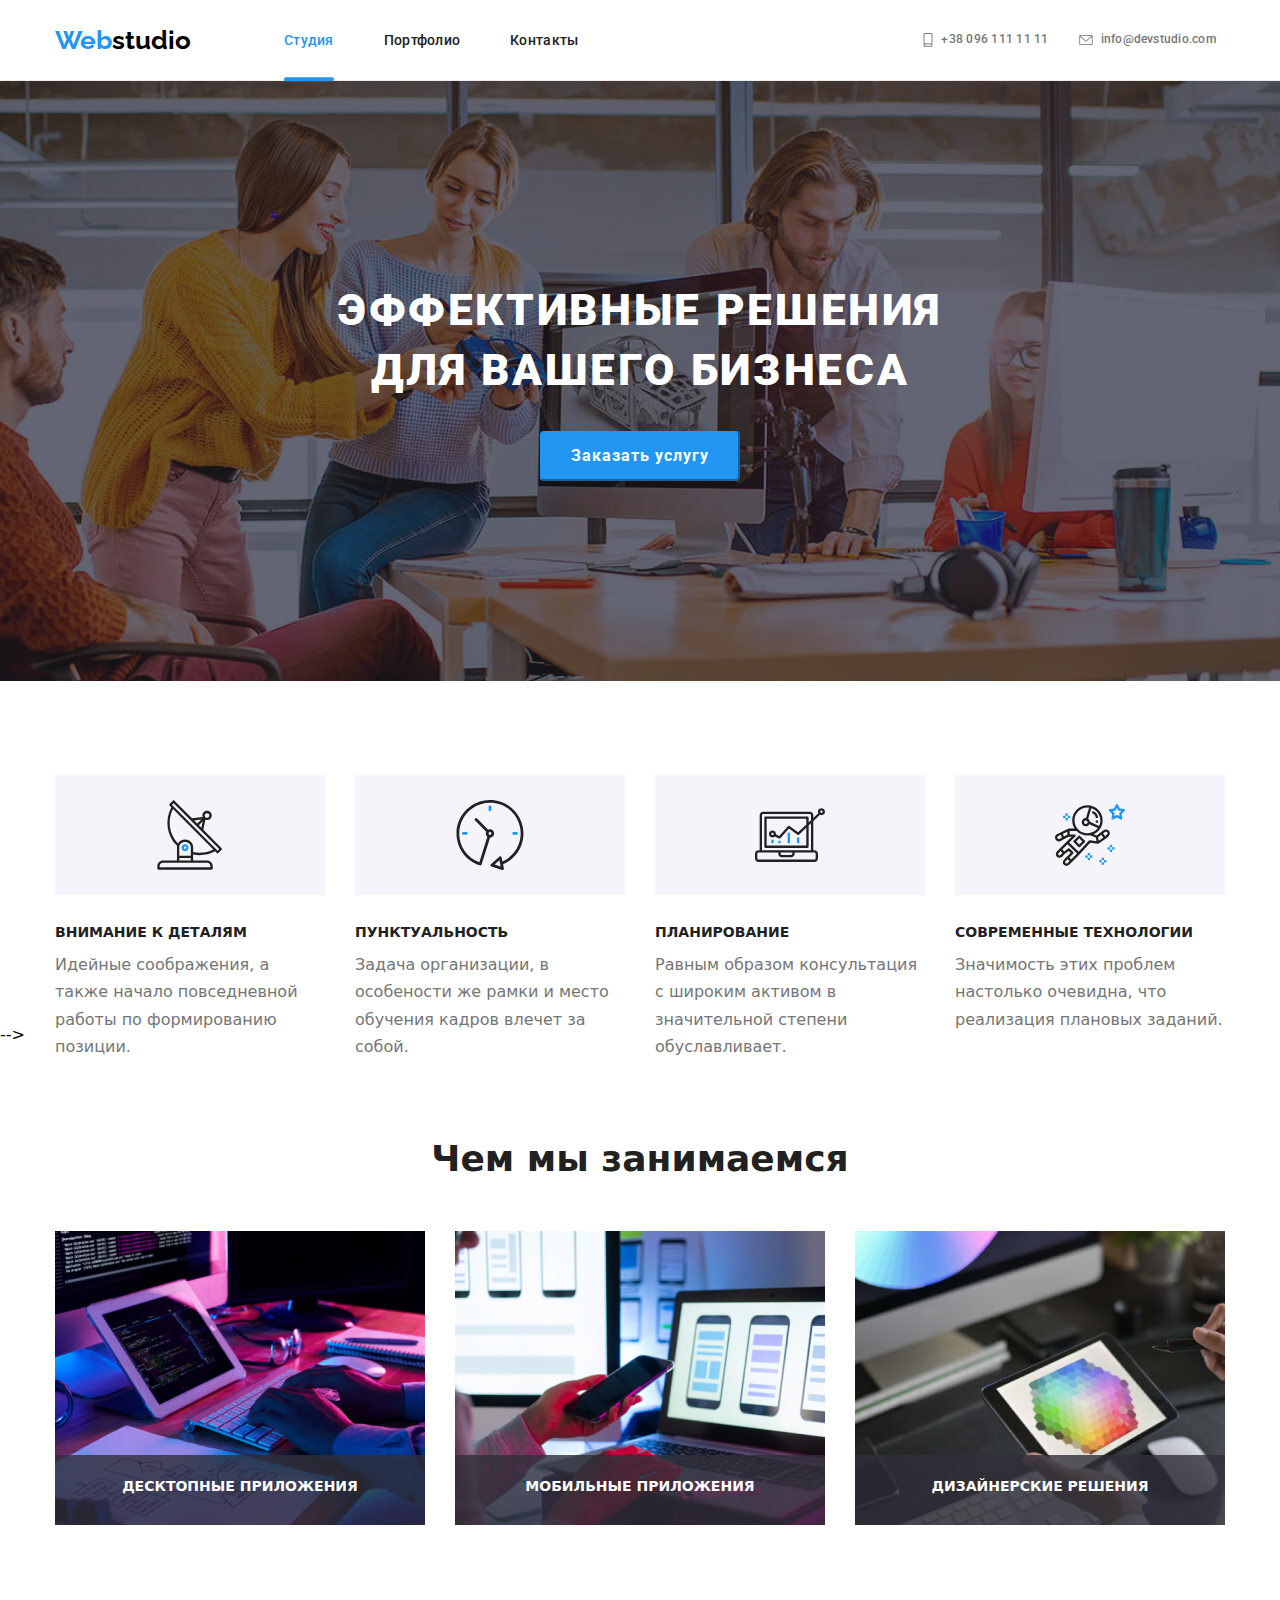
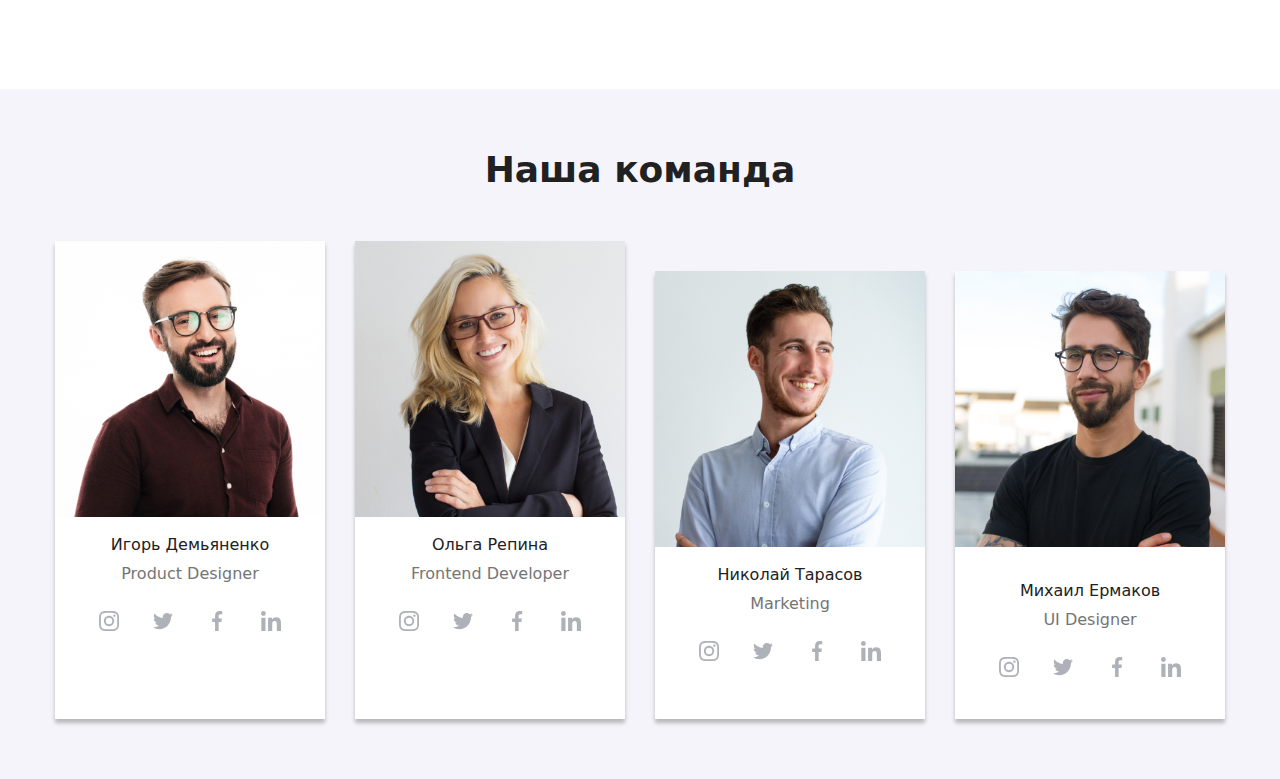
==== commit 97de17c4: "teamadaptive" ====
--- a/index.html
+++ b/index.html
@@ -200,58 +200,35 @@
                 <ul class="team-list list">
                 <li class="team-item">
                     <div class="thumb">
-                       <picture>
-                       <source srcset="./images/our-team/our_team1-270.jpg 1x, 
-                       ./images/hero/our_team1-540.jpg 2x" media="min-width: 1200px" 
-                       sizes="(min-width: 1200px) 270px, 270px">
-                       <source srcset="./images/our-team/our_team1-354.jpg 1x, 
-                       ./images/hero/our_team1-708.jpg 2x" media="max-width: 1199px">
-                       <img src="images/our-team1.jpg" alt="Фото сотрудника Игоря">
+                       <picture class="team-foto-pic">
+                       <source 
+                       srcset="./images/our-team/our_team1-270.jpg 270w, 
+                               ./images/our-team/our_team1-540.jpg 540w" 
+                       type="image/jpeg"
+                       media="(min-width: 1200px)" 
+                       sizes="270px">
+                       <source 
+                       srcset="./images/our-team/our_team1-354.jpg 354w, 
+                       ./images/our-team/our_team1-708.jpg 708w" 
+                       media="(min-width: 767px)" 
+                       type="image/jpeg"
+                       sizes="354px">
+                       <source 
+                       srcset="./images/our-team/our_team1-450.jpg 450w, 
+                       ./images/our-team/our_team1-900.jpg 900w" 
+                       media="(min-width: 480px)"
+                       type="image/jpeg"
+                       sizes="(min-width: 480px) 450px, (min-width: 100px) 100vw">
+                       <img 
+                       srcset="./images/our-team/our_team1-450.jpg 450w, 
+                       ./images/our-team/our_team1-900.jpg 900w"
+                       src="images/our-team1-450.jpg" alt="Фото сотрудника Игоря"
+                       sizes="(min-width: 480px) 450px, (min-width: 100px) 100vw">
                    </picture>               
                     </div>
                   
-
-
                     <h3 class="team-item-title title">Игорь Демьяненко</h3>
                     <p class="team-item-text" lang="en">Product Designer</p>
-                    <div class="social">
-                        <ul class="social-list list">
-                            <li class="social-list-item">
-                                <a class="social-link link" href="#" aria-label="instagram">
-                                   <svg class="social-icon" width="20" height="20">
-                                       <use href="./images/sprite.svg#instagram"></use>
-                                   </svg>
-                                </a>
-                            </li>
-                            <li class="social-list-item">
-                                <a class="social-link link" href="#" aria-label="twitter">
-                                     <svg class="social-icon" width="20" height="20">
-                                         <use href="./images/sprite.svg#twitter"></use>
-                                     </svg>
-                                </a>
-                            </li>
-                            <li class="social-list-item">
-                                <a class="social-link link" href="#" aria-label="facebook">
-                                   <svg class="social-icon" width="20" height="20">
-                                        <use href="./images/sprite.svg#facebook"></use>
-                                   </svg>
-                                </a>
-                            </li>
-                            <li class="social-list-item">
-                                <a class="social-link link" href="#" aria-label="linkedin">
-                                     <svg class="social-icon" width="20" height="20">
-                                        <use href="./images/sprite.svg#linkedin"></use>
-                                     </svg>
-                                 </a>
-                            </li>
-                        </ul>                    
-                                                                    
-                    </div>
-                </li>
-                <!-- <li class="team-item">
-                    <img class="team-foto" src="images/our-team2.jpg" alt="Фото сотрудници Ольги" width="270" height="260">
-                    <h3 class="team-item-title title">Ольга Репина</h3>
-                    <p class="team-item-text" lang="en">Frontend Developer</p>
                     <div class="social">
                         <ul class="social-list list">
                             <li class="social-list-item">
@@ -288,11 +265,34 @@
                 </li>
                 <li class="team-item">
                     <div class="thumb">
-                      <img class="team-foto" src="images/our-team3.jpg" alt="Фото сотрудника Николая">
-                    </div>
-                   
-                    <h3 class="team-item-title title" >Николай Тарасов</h3>
-                    <p class="team-item-text" lang="en">Marketing</p>
+                        <picture class="team-foto-pic">
+                        <source 
+                        srcset="./images/our-team/our_team2-270.jpg 270w, 
+                                ./images/our-team/our_team2-540.jpg 540w" 
+                        type="image/jpeg"
+                        media="(min-width: 1200px)" 
+                        sizes="270px">
+                        <source 
+                        srcset="./images/our-team/our_team2-354.jpg 354w, 
+                        ./images/our-team/our_team2-708.jpg 708w" 
+                        media="(min-width: 767px)" 
+                        type="image/jpeg"
+                        sizes="354px">
+                        <source 
+                        srcset="./images/our-team/our_team2-450.jpg 450w, 
+                        ./images/our-team/our_team2-900.jpg 900w" 
+                        media="(min-width: 480px)"
+                        type="image/jpeg"
+                        sizes="(min-width: 480px) 450px, (min-width: 100px) 100vw">
+                        <img 
+                        srcset="./images/our-team/our_team2-450.jpg 450w, 
+                        ./images/our-team/our_team2-900.jpg 900w"
+                        src="images/our-team2-450.jpg" alt="Фото сотрудници Ольги"
+                        sizes="(min-width: 480px) 450px, (min-width: 100px) 100vw">
+                    </picture>               
+                     </div>
+                     <h3 class="team-item-title title">Ольга Репина</h3>
+                    <p class="team-item-text" lang="en">Frontend Developer</p>
                     <div class="social">
                         <ul class="social-list list">
                             <li class="social-list-item">
@@ -328,7 +328,98 @@
                     </div>
                 </li>
                 <li class="team-item">
-                    <img class="team-foto" src="images/our-team4.jpg" alt="Фото сотрудника Михаила" width="270" height="260">
+                    <div class="thumb">
+                        <picture class="team-foto-pic">
+                        <source 
+                        srcset="./images/our-team/our_team3-270.jpg 270w, 
+                                ./images/our-team/our_team3-540.jpg 540w" 
+                        type="image/jpeg"
+                        media="(min-width: 1200px)" 
+                        sizes="270px">
+                        <source 
+                        srcset="./images/our-team/our_team3-354.jpg 354w, 
+                        ./images/our-team/our_team3-708.jpg 708w" 
+                        media="(min-width: 767px)" 
+                        type="image/jpeg"
+                        sizes="354px">
+                        <source 
+                        srcset="./images/our-team/our_team3-450.jpg 450w, 
+                        ./images/our-team/our_team3-900.jpg 900w" 
+                        media="(min-width: 480px)"
+                        type="image/jpeg"
+                        sizes="(min-width: 480px) 450px, (min-width: 100px) 100vw">
+                        <img 
+                        srcset="./images/our-team/our_team3-450.jpg 450w, 
+                        ./images/our-team/our_team3-900.jpg 900w"
+                        src="images/our-team3-450.jpg" alt="Фото сотрудника Николая"
+                        sizes="(min-width: 480px) 450px, (min-width: 100px) 100vw">
+                    </picture>               
+                     </div>
+                                      
+                    <h3 class="team-item-title title" >Николай Тарасов</h3>
+                    <p class="team-item-text" lang="en">Marketing</p>
+                    <div class="social">
+                        <ul class="social-list list">
+                            <li class="social-list-item">
+                                <a class="social-link link" href="#" aria-label="instagram">
+                                   <svg class="social-icon" width="20" height="20">
+                                       <use href="./images/sprite.svg#instagram"></use>
+                                   </svg>
+                                </a>
+                            </li>
+                            <li class="social-list-item">
+                                <a class="social-link link" href="#" aria-label="twitter">
+                                     <svg class="social-icon" width="20" height="20">
+                                         <use href="./images/sprite.svg#twitter"></use>
+                                     </svg>
+                                </a>
+                            </li>
+                            <li class="social-list-item">
+                                <a class="social-link link" href="#" aria-label="facebook">
+                                   <svg class="social-icon" width="20" height="20">
+                                        <use href="./images/sprite.svg#facebook"></use>
+                                   </svg>
+                                </a>
+                            </li>
+                            <li class="social-list-item">
+                                <a class="social-link link" href="#" aria-label="linkedin">
+                                     <svg class="social-icon" width="20" height="20">
+                                        <use href="./images/sprite.svg#linkedin"></use>
+                                     </svg>
+                                 </a>
+                            </li>
+                        </ul>                    
+                                                                    
+                    </div>
+                </li>
+                <li class="team-item">
+                    <div class="thumb">
+                        <picture class="team-foto-pic">
+                        <source 
+                        srcset="./images/our-team/our_team4-270.jpg 270w, 
+                        ./images/our-team/our_team4-540.jpg 540w" 
+                        type="image/jpeg"
+                        media="(min-width: 1200px)" 
+                        sizes="270px">
+                        <source 
+                        srcset="./images/our-team/our_team4-354.jpg 354w, 
+                        ./images/our-team/our_team4-708.jpg 708w" 
+                        media="(min-width: 767px)" 
+                        type="image/jpeg"
+                        sizes="354px">
+                        <source 
+                        srcset="./images/our-team/our_team4-450.jpg 450w, 
+                        ./images/our-team/our_team4-900.jpg 900w" 
+                        media="(min-width: 480px)"
+                        type="image/jpeg"
+                        sizes="(min-width: 480px) 450px, (min-width: 100px) 100vw">
+                        <img 
+                        srcset="./images/our-team/our_team4-450.jpg 450w, 
+                        ./images/our-team/our_team4-900.jpg 900w"
+                        src="images/our-team4-450.jpg" alt="Фото сотрудника Михаила"
+                        sizes="(min-width: 480px) 450px, (min-width: 100px) 100vw">
+                    </picture>               
+                     </div>
                     <h3 class="team-item-title" >Михаил Ермаков</h3>
                     <p class="team-item-text" lang="en">UI Designer</p>
                     <div class="social">
@@ -365,7 +456,7 @@
                                                                     
                     </div>
                 </li>
-            </ul>   -->
+            </ul>  
             </div>
         </section>
         <!-- <section class="clients">
--- a/css/main.min.css
+++ b/css/main.min.css
@@ -1,2 +1,2 @@
-html{box-sizing:border-box}*,*::before,*::after{box-sizing:inherit}.title,p{margin:0}img{display:block}.body{background-color:#ffffff;font-family:"Roboto",sans-serif;font-size:14px;color:#757575;letter-spacing:0.03em}.link{text-decoration:none;display:block}.list{list-style:none;padding:0;margin:0}.container{padding-left:15px;padding-right:15px}@media screen and (max-width: 767px){.container{max-width:480px}}@media screen and (min-width: 768px) and (max-width: 1199px){.container{width:768px}}@media screen and (min-width: 1200px){.container{width:1200px}}.backdrop{position:fixed;top:0;left:0;width:100%;height:100%;background-color:rgba(0,0,0,0.2);z-index:100}.is-hidden{visibility:hidden;opacity:0;pointer-events:none;transition:all 250ms cubic-bezier(0.4, 0, 0.2, 1)}.close-modal{position:absolute;margin-top:8px;margin-right:8px;width:30px;height:30px;border-radius:50%;border-width:1px;border-style:solid;border-color:rgba(0,0,0,0.1);border-image:none;cursor:pointer;fill:black;background-color:#fff;transition:fill 250ms linear}.close-modal:hover{fill:#2196f3}.modal-title{font-family:Roboto;font-weight:700;font-size:20px;line-height:23px;text-align:center;color:#212121;margin-bottom:12px}.modal{display:flex;flex-direction:row-reverse;position:absolute;top:50%;left:50%;transform:translate(-50%, -50%) scale(1);width:450px;height:609px;border-radius:4px;background-color:#fff;z-index:10;transition:transform 500ms cubic-bezier(0.4, 0, 0.2, 1)}.backdrop.is-hidden .modal{transform:translate(-50%, -50%) scale(0.5);transition:transform 500ms cubic-bezier(0.4, 0, 0.2, 1)}@media screen and (min-width: 1200px){.modal{width:528px;height:581px}}.contact-form{width:370px;margin:40px auto}@media screen and (min-width: 1200px){.contact-form{width:448px}}.user-form-input{display:block;width:100%;height:40px;border-radius:4px;border-width:1px;border-style:solid;border-color:rgba(33,33,33,0.2);border-image:none;outline:none;padding-left:40px;transition-property:border-color;transition-duration:250ms;transition-timing-function:cubic-bezier(0.4, 0, 0.2, 1)}.user-form-input:focus,.user-form-input:hover{cursor:pointer;border-color:#2196f3;outline:none}.user-form-label{font-family:Roboto;display:inline-block;font-weight:400;font-size:12px;line-height:1.17;letter-spacing:0.01em;color:#757575;margin-bottom:6px}.form-div{position:relative;margin-bottom:10px}.label-icon{position:absolute;top:50%;left:10px;transform:translateY(50%);fill:black;transition:fill 250ms cubic-bezier(0.4, 0, 0.2, 1)}.label-icon:hover,.label-icon:focus{fill:#2196f3}.user-form-input:hover+.label-icon,.user-form-input:focus+.label-icon{fill:#2196f3}.modal-submit-btn{margin:0 85px;box-shadow:none}@media screen and (min-width: 1200px){.modal-submit-btn{margin:0 124px}}.modal-submit-btn:hover{color:#e4fa6a;background-color:#0f1975;border-color:#0f1975}.form-message{width:370px;height:120px;resize:none;padding:12px 16px;border:1px solid rgba(33,33,33,0.2);border-radius:4px;margin-bottom:20px;outline:none;transition:border-color 250ms cubic-bezier(0.4, 0, 0.2, 1)}@media screen and (min-width: 1200px){.form-message{width:448px}}.form-message::placeholder{font-family:Roboto;font-weight:400;font-size:14px;line-height:1.14;letter-spacing:0.01em;color:rgba(117,117,117,0.5)}.form-message:focus,.form-message:hover{cursor:pointer;border-color:#2196f3;outline:none}.checkbox{position:absolute;width:1px;height:1px;margin:-1px;border:0;padding:0;clip:rect(0 0 0 0);overflow:hidden}.agree-checkbox{display:flex;align-items:center;text-align:center;margin-bottom:30px;margin-left:12px}.custom-checkbox{display:inline-block;width:16px;height:15px}.checkbox:not(:checked)+.custom-checkbox{background-image:url(../images/notcheck.svg)}.checkbox:checked+.custom-checkbox{background-image:url(../images/check.svg)}.agree-text{font-family:Roboto;color:#757575;font-size:12px;font-weight:400;line-height:1.71;margin-left:6px;text-align:start}@media screen and (min-width: 1200px){.agree-text{font-size:14px}}.contract{display:inline-block;color:#2196f3;font-weight:400;line-height:1.71;text-decoration:underline}.footer-adress-map:hover,.footer-adress-map:focus,.footer-adress-link:hover,.footer-adress-link:focus{color:#2196f3}.header-adress-link,.footer-adress-map,.footer-adress-link{font-style:normal;font-weight:500;font-size:14px;line-height:1.14;letter-spacing:0.02em;color:#757575;transition:color cubic-bezier(0.4, 0, 0.2, 1) 250ms}.modal-submit-btn,.hero-btn,.mailing-btn{font-family:Roboto;width:200px;height:50px;border-radius:4px;border-color:#2196f3;font-weight:700;font-size:16px;line-height:1.87;text-align:center;letter-spacing:0.06em;cursor:pointer;color:#fff;background-color:#2196f3;box-shadow:0px 4px 4px rgba(0,0,0,0.15)}.clients{padding-top:94px;padding-bottom:94px}.footer-invite,.mailing-text{font-family:Roboto;font-weight:700;font-size:14px;line-height:1.14;text-transform:uppercase;color:#fff;margin-bottom:20px}.container,.works-list-title,.works-list-text{margin-top:0;margin-bottom:0;margin-left:auto;margin-right:auto}.logo{font-family:Raleway, sans-serif;font-style:normal;font-weight:700;font-size:26px;line-height:1.19;color:#000}.header-container{display:flex}.logo-accent{color:#2196f3}.navigation-list-link{font-family:"Roboto",sans-serif;font-weight:500;letter-spacing:0.02em;color:#212121}.navigation-list-link:hover,.navigation-list-link:focus{color:#2196f3}.header-adress-link{font-family:"Roboto",sans-serif}@media screen and (max-width: 767px){.header-container{justify-content:space-between;align-items:center}.header{padding-top:16px;padding-bottom:16px;position:relative;max-width:480px;margin:0 auto}.icon-burger{display:inline-block}.menu-btn{position:relative;background-color:transparent;border:none;padding:0;z-index:100}.menu-btn.is-open .icon-close{display:block}.menu-btn.is-open .icon-burger{display:none}.icon-close{display:none}.menu-wrapper{display:none;position:absolute;background-color:#fff;top:0;left:0;width:100%;height:796px;padding-top:48px;padding-bottom:48px;padding-left:40px}.menu-wrapper.is-open{display:block}.navigation-list-link{font-size:40px;line-height:1.175}.navigation-list-item:not(:last-child){margin-bottom:32px}.navigation{margin-bottom:306px}.header-icon-mail{display:none}.header-icon-tel{display:none}.navigation-list-link{font-size:40px;line-height:1.175;letter-spacing:0.02em}.header-adress-link{font-size:34px;line-height:1.176}.header-tel{color:#2196f3}.header-mail{color:#757575;font-size:24px;line-height:1.172}.header-adress-list-item:not(:last-child){margin-bottom:35px}.header-social-list{display:flex;position:relative}.header-social-link{position:relative;font-family:"Roboto",sans-serif;font-style:normal;font-weight:500;font-size:18px;line-height:1.22;letter-spacing:0.02em;color:#2196f3}.header-utils{display:block;margin-bottom:64px}.header-social-item:not(:last-child){margin-right:20px}.header-social-item+.header-social-item::after{position:absolute;display:inline-block;content:'';width:22px;height:1px;background-color:rgba(33,33,33,0.2);transform:rotateZ(90deg) translateX(-50%) translateY(20px)}}@media screen and (min-width: 768px){.header-container{display:flex;align-items:center;height:80px}.navigation{margin-right:80px}.logo{margin-right:88px}.menu-btn{display:none}.header-social-list{display:none}.navigation-list{display:flex;align-items:center}.navigation-list .current-page{color:#2196f3}.menu-wrapper{display:flex;align-items:center}.navigation-list-link{position:relative;font-size:14px;line-height:1.143;padding-top:32px;padding-bottom:32px;transition:color cubic-bezier(0.4, 0, 0.2, 1) 250ms}.navigation-list-link:hover,.navigation-list-link:focus,.navigation-list-link:active{color:#2196f3}.navigation-list-link::after{position:absolute;bottom:0;transform:translateY(1.33px);z-index:100;display:block;content:"";width:100%;height:4px;border-radius:2px;background-color:#2196f3;opacity:0;transition:opacity cubic-bezier(0.4, 0, 0.2, 1) 250ms}.navigation-list-link:hover::after{opacity:1}.current-page.navigation-list-link::after{opacity:1}.navigation-list-item:not(:last-child){margin-right:50px}.header-adress-list{display:flex;flex-direction:column-reverse}.header-adress-list-item:last-child{margin-bottom:10px}.header-adress-link{font-style:normal;font-weight:500;font-size:12px;line-height:1.16;letter-spacing:0.02em;color:#757575;transition:color cubic-bezier(0.4, 0, 0.2, 1) 250ms;align-items:center}.header-adress-link:hover,.header-adress-link:focus{color:#2196f3}.header-icon-mail{fill:#757575;margin-right:10px;transition:fill cubic-bezier(0.4, 0, 0.2, 1) 250ms;width:14px;height:10px;margin-right:8px}.header-adress-link:hover .header-icon-mail,.header-adress-link:focus .header-icon-mail{fill:#2196f3}.header-icon-tel{fill:#757575;margin-right:10px;transition:fill cubic-bezier(0.4, 0, 0.2, 1) 250ms;width:10px;height:14px;margin-right:8px}.header-adress-link:hover .header-icon-tel,.header-adress-link:focus .header-icon-tel{fill:#2196f3}.header-tel{display:flex}.header-mail{display:flex}}@media screen and (min-width: 1200px){.navigation{margin-right:345px}.menu-wrapper{text-align:end;justify-content:space-between}.navigation-list-item:not(:last-child){margin-right:50px}.logo{margin-right:93px}.header{margin:0 auto}.header-adress-list{flex-direction:row}.header-adress-list-item:not(:last-child){margin-right:30px}.header-adress-list-item:last-child{margin-bottom:0}}.hero{background-color:#C4C4C4;background-position:center;background-size:cover;text-align:center;margin:0 auto}.hero .container{padding-top:118px;padding-bottom:118px}@media screen and (max-width: 767px){.hero{height:400px;background-image:linear-gradient(to right, rgba(47,48,58,0.4), rgba(47,48,58,0.4)),url(../images/hero/hero_mb.jpg)}}@media screen and (min-width: 767px) and (max-width: 1199px){.hero{max-width:1200px;height:400px;background-image:linear-gradient(to right, rgba(47,48,58,0.4), rgba(47,48,58,0.4)),url(../images/hero/hero_plan.jpg)}}@media screen and (min-width: 1200px){.hero{max-width:1600px;height:600px;background-image:linear-gradient(to right, rgba(47,48,58,0.4), rgba(47,48,58,0.4)),url(../images/hero/Img.jpg)}.hero .container{padding-top:200px;padding-bottom:200px}}.hero-title{font-family:Roboto;font-weight:900;font-size:26px;line-height:1.61;letter-spacing:0.06em;text-transform:uppercase;color:#fff;margin-bottom:30px}@media screen and (min-width: 1200px){.hero-title{font-size:44px;line-height:1.36}}.hero-btn:hover{color:#e4fa6a;background-color:#0f1975;border-color:#0f1975}.properties-icon{max-width:480px;height:120px;background-color:#F5F4FA;margin-bottom:30px;text-align:center}.properties-icon-svg{margin-top:25px}.properties{padding-top:60px;padding-bottom:60px}@media screen and (min-width: 1199px){.properties{padding-top:94px;padding-bottom:94px}}.properties-item-title{font-weight:700;font-size:14px;line-height:1.14;text-transform:uppercase;color:#212121;margin-bottom:10px;text-align:center}@media screen and (min-width: 1200px){.properties-item-title{text-align:left}}.properties-item-text{color:#757575;font-weight:400;line-height:1.71}@media screen and (max-width: 767px){.properties-list-item:not(:last-child){margin-bottom:30px}}@media screen and (min-width: 768px) and (max-width: 1199px){.properties-list{display:flex;flex-direction:row;flex-wrap:wrap;margin:-15px}.properties-list-item{width:354px;margin:15px}}@media screen and (min-width: 1200px){.properties-list{display:flex;justify-content:space-between}.properties-list-item{width:270px;height:251px}.properties-list-item:not(:last-child){margin-right:30px}}.work{display:none}@media screen and (min-width: 1200px){.work{display:block}}.work-title,.team-title,.client-title{font-weight:700;font-size:36px;line-height:1.17;text-align:center;color:#212121;margin-bottom:50px}.work-list{display:flex;justify-content:space-between}.work{padding-bottom:94px}.work-sub{transform:translateY(-100%);height:70px;width:370px;background-color:rgba(47,48,58,0.8)}.work-sub-text{font-weight:700;font-size:14px;line-height:1.14;text-align:center;text-transform:uppercase;color:#FFFFFF;padding-top:24px}.social-link{display:flex;justify-content:center;align-items:center;width:44px;height:44px;border-radius:50%;transition:background-color cubic-bezier(0.4, 0, 0.2, 1) 250ms}.social-link:hover,.social-link:focus{background-color:#2196f3}.social-icon{transition:fill cubic-bezier(0.4, 0, 0.2, 1) 250ms}.social-link:hover .social-icon,.social-link:focus .social-icon{fill:white}.team{padding-top:60px;padding-bottom:60px;background-color:#F5F4FA}img{display:block;max-width:100%;height:auto}.thumb{display:inline-block;margin-bottom:30px}@media screen and (max-width: 767px){.thumb{width:450px;height:460px}}@media screen and (min-width: 768px) and (max-width: 1199px){.thumb{width:354px;height:374px}}@media screen and (min-width: 1200px){.thumb{width:270px;height:260px}}.clients-list{display:flex;justify-content:space-between}.clients-link{display:flex;justify-content:center;align-items:center;width:170px;height:92px;border:1px solid #757575;border-radius:4px;transition:border-color cubic-bezier(0.4, 0, 0.2, 1) 250ms}.clients-link:hover,.clients-link:focus{border:1px solid #2196f3}.clients-icon{fill:#AFB1B8;transition:fill cubic-bezier(0.4, 0, 0.2, 1) 250ms}.clients-link:hover .clients-icon,.clients-link:focus .clients-icon{fill:#2196f3}.footer{background-color:#2f303a;padding-top:60px;padding-bottom:60px}.footer-container{display:flex}.footer-adress-map{color:#fff;line-height:1.71}.footer-adress-link{color:rgba(255,255,255,0.6);line-height:1.71}.footer-logo{color:white;margin-bottom:20px;margin-right:0}.footer-list-item:not(:last-child){margin-bottom:9px}.footer-adress{margin-right:70px}.invite{margin-top:12px}.footer-social-list{display:flex}.footer-social-link{background-color:rgba(255,255,255,0.1);margin-right:10px}.footer-social-icon{fill:#fff}.mailing{justify-content:flex-end;width:570px;margin-left:93px;margin-top:12px}.mailing-form{display:flex;align-items:flex-start}.mailing-text{display:block}.mailing-input{width:358px;height:50px;color:#EEE;border-width:1px;border-style:solid;border-color:rgba(255,255,255,0.3);border-image:none;border-radius:4px;background-color:#2f303a;padding-left:15px}.mailing-btn{box-shadow:0ch;background-image:url(../images/send.svg);background-repeat:no-repeat;background-size:24px;border:none;text-align:left;padding-left:24px;background-position:right 28px bottom 13px}.mailing-btn:hover{color:#e4fa6a;background-color:#0f1975;border-color:#0f1975}.header{border-bottom:1px solid #ececec}.btn-filter-list{display:flex;justify-content:center;padding-top:95px;padding-bottom:50px}.btn-filter{display:block;font-family:"Roboto",sans-serif;font-weight:500;font-size:16px;line-height:1.62;text-align:center;letter-spacing:0.03em;background-color:#f5f4fa;color:#212121;cursor:pointer;border:0px;border-radius:4px;padding:6px 22px;transition:background-color cubic-bezier(0.4, 0, 0.2, 1) 250ms,color cubic-bezier(0.4, 0, 0.2, 1) 250ms}.btn-filter:hover,.btn-filter:focus{background-color:#2196f3;color:#fff;box-shadow:0px 4px 4px rgba(0,0,0,0.25)}.btn-filter-list-item:not(:last-child){margin-right:7px}.works-list-title{width:322px;font-weight:700;font-size:18px;line-height:2;letter-spacing:0.06em;color:#212121;margin-bottom:4px}.poster{letter-spacing:0.04em}.works-list-text{width:322px;font-size:16px;line-height:1.87;color:#757575;letter-spacing:0.03em}.works-text{padding:20px 24px}.works-list{display:flex;flex-wrap:wrap}.works-list-item{width:370px;cursor:pointer}.works-list-item:not(:nth-child(3n)){margin-right:30px}.works-list-item:not(:nth-last-child(-n+3)){margin-bottom:30px}.works-list-img{margin-bottom:0px}.works-text{border-right:2px solid #EEE;border-bottom:2px solid #EEE;border-left:2px solid #EEE}.works-list{padding-bottom:94px}.overlay{position:absolute;top:0;width:100%;height:100%;font-size:18px;line-height:1.56;background-color:rgba(33,150,243,0.9);color:#fff;padding:63px 24px;transform:translateY(100%);transition:transform 250ms cubic-bezier(0.4, 0, 0.2, 1)}.works-list-item:hover .overlay,.works-list-item:focus .overlay{transform:translateY(0)}.tehnokryak{position:relative;overflow:hidden}
+html{box-sizing:border-box}*,*::before,*::after{box-sizing:inherit}.title,p{margin:0}img{display:block}.body{background-color:#ffffff;font-family:"Roboto",sans-serif;font-size:14px;color:#757575;letter-spacing:0.03em}.link{text-decoration:none;display:block}.list{list-style:none;padding:0;margin:0}.container{padding-left:15px;padding-right:15px}@media screen and (max-width: 767px){.container{max-width:480px}}@media screen and (min-width: 768px) and (max-width: 1199px){.container{width:768px}}@media screen and (min-width: 1200px){.container{width:1200px}}.backdrop{position:fixed;top:0;left:0;width:100%;height:100%;background-color:rgba(0,0,0,0.2);z-index:100}.is-hidden{visibility:hidden;opacity:0;pointer-events:none;transition:all 250ms cubic-bezier(0.4, 0, 0.2, 1)}.close-modal{position:absolute;margin-top:8px;margin-right:8px;width:30px;height:30px;border-radius:50%;border-width:1px;border-style:solid;border-color:rgba(0,0,0,0.1);border-image:none;cursor:pointer;fill:black;background-color:#fff;transition:fill 250ms linear}.close-modal:hover{fill:#2196f3}.modal-title{font-family:Roboto;font-weight:700;font-size:20px;line-height:23px;text-align:center;color:#212121;margin-bottom:12px}.modal{display:flex;flex-direction:row-reverse;position:absolute;top:50%;left:50%;transform:translate(-50%, -50%) scale(1);width:450px;height:609px;border-radius:4px;background-color:#fff;z-index:10;transition:transform 500ms cubic-bezier(0.4, 0, 0.2, 1)}.backdrop.is-hidden .modal{transform:translate(-50%, -50%) scale(0.5);transition:transform 500ms cubic-bezier(0.4, 0, 0.2, 1)}@media screen and (min-width: 1200px){.modal{width:528px;height:581px}}.contact-form{width:370px;margin:40px auto}@media screen and (min-width: 1200px){.contact-form{width:448px}}.user-form-input{display:block;width:100%;height:40px;border-radius:4px;border-width:1px;border-style:solid;border-color:rgba(33,33,33,0.2);border-image:none;outline:none;padding-left:40px;transition-property:border-color;transition-duration:250ms;transition-timing-function:cubic-bezier(0.4, 0, 0.2, 1)}.user-form-input:focus,.user-form-input:hover{cursor:pointer;border-color:#2196f3;outline:none}.user-form-label{font-family:Roboto;display:inline-block;font-weight:400;font-size:12px;line-height:1.17;letter-spacing:0.01em;color:#757575;margin-bottom:6px}.form-div{position:relative;margin-bottom:10px}.label-icon{position:absolute;top:50%;left:10px;transform:translateY(50%);fill:black;transition:fill 250ms cubic-bezier(0.4, 0, 0.2, 1)}.label-icon:hover,.label-icon:focus{fill:#2196f3}.user-form-input:hover+.label-icon,.user-form-input:focus+.label-icon{fill:#2196f3}.modal-submit-btn{margin:0 85px;box-shadow:none}@media screen and (min-width: 1200px){.modal-submit-btn{margin:0 124px}}.modal-submit-btn:hover{color:#e4fa6a;background-color:#0f1975;border-color:#0f1975}.form-message{width:370px;height:120px;resize:none;padding:12px 16px;border:1px solid rgba(33,33,33,0.2);border-radius:4px;margin-bottom:20px;outline:none;transition:border-color 250ms cubic-bezier(0.4, 0, 0.2, 1)}@media screen and (min-width: 1200px){.form-message{width:448px}}.form-message::placeholder{font-family:Roboto;font-weight:400;font-size:14px;line-height:1.14;letter-spacing:0.01em;color:rgba(117,117,117,0.5)}.form-message:focus,.form-message:hover{cursor:pointer;border-color:#2196f3;outline:none}.checkbox{position:absolute;width:1px;height:1px;margin:-1px;border:0;padding:0;clip:rect(0 0 0 0);overflow:hidden}.agree-checkbox{display:flex;align-items:center;text-align:center;margin-bottom:30px;margin-left:12px}.custom-checkbox{display:inline-block;width:16px;height:15px}.checkbox:not(:checked)+.custom-checkbox{background-image:url(../images/notcheck.svg)}.checkbox:checked+.custom-checkbox{background-image:url(../images/check.svg)}.agree-text{font-family:Roboto;color:#757575;font-size:12px;font-weight:400;line-height:1.71;margin-left:6px;text-align:start}@media screen and (min-width: 1200px){.agree-text{font-size:14px}}.contract{display:inline-block;color:#2196f3;font-weight:400;line-height:1.71;text-decoration:underline}.footer-adress-map:hover,.footer-adress-map:focus,.footer-adress-link:hover,.footer-adress-link:focus{color:#2196f3}.header-adress-link,.footer-adress-map,.footer-adress-link{font-style:normal;font-weight:500;font-size:14px;line-height:1.14;letter-spacing:0.02em;color:#757575;transition:color cubic-bezier(0.4, 0, 0.2, 1) 250ms}.modal-submit-btn,.hero-btn,.mailing-btn{font-family:Roboto;width:200px;height:50px;border-radius:4px;border-color:#2196f3;font-weight:700;font-size:16px;line-height:1.87;text-align:center;letter-spacing:0.06em;cursor:pointer;color:#fff;background-color:#2196f3;box-shadow:0px 4px 4px rgba(0,0,0,0.15)}.clients{padding-top:94px;padding-bottom:94px}.footer-invite,.mailing-text{font-family:Roboto;font-weight:700;font-size:14px;line-height:1.14;text-transform:uppercase;color:#fff;margin-bottom:20px}.container,.works-list-title,.works-list-text{margin-top:0;margin-bottom:0;margin-left:auto;margin-right:auto}.logo{font-family:Raleway, sans-serif;font-style:normal;font-weight:700;font-size:26px;line-height:1.19;color:#000}.header-container{display:flex}.logo-accent{color:#2196f3}.navigation-list-link{font-family:"Roboto",sans-serif;font-weight:500;letter-spacing:0.02em;color:#212121}.navigation-list-link:hover,.navigation-list-link:focus{color:#2196f3}.header-adress-link{font-family:"Roboto",sans-serif}@media screen and (max-width: 767px){.header-container{justify-content:space-between;align-items:center}.header{padding-top:16px;padding-bottom:16px;position:relative;max-width:480px;margin:0 auto}.icon-burger{display:inline-block}.menu-btn{position:relative;background-color:transparent;border:none;padding:0;z-index:100}.menu-btn.is-open .icon-close{display:block}.menu-btn.is-open .icon-burger{display:none}.icon-close{display:none}.menu-wrapper{display:none;position:absolute;background-color:#fff;top:0;left:0;width:100%;height:796px;padding-top:48px;padding-bottom:48px;padding-left:40px}.menu-wrapper.is-open{display:block}.navigation-list-link{font-size:40px;line-height:1.175}.navigation-list-item:not(:last-child){margin-bottom:32px}.navigation{margin-bottom:306px}.header-icon-mail{display:none}.header-icon-tel{display:none}.navigation-list-link{font-size:40px;line-height:1.175;letter-spacing:0.02em}.header-adress-link{font-size:34px;line-height:1.176}.header-tel{color:#2196f3}.header-mail{color:#757575;font-size:24px;line-height:1.172}.header-adress-list-item:not(:last-child){margin-bottom:35px}.header-social-list{display:flex;position:relative}.header-social-link{position:relative;font-family:"Roboto",sans-serif;font-style:normal;font-weight:500;font-size:18px;line-height:1.22;letter-spacing:0.02em;color:#2196f3}.header-utils{display:block;margin-bottom:64px}.header-social-item:not(:last-child){margin-right:20px}.header-social-item+.header-social-item::after{position:absolute;display:inline-block;content:'';width:22px;height:1px;background-color:rgba(33,33,33,0.2);transform:rotateZ(90deg) translateX(-50%) translateY(20px)}}@media screen and (min-width: 768px){.header-container{display:flex;align-items:center;height:80px}.navigation{margin-right:80px}.logo{margin-right:88px}.menu-btn{display:none}.header-social-list{display:none}.navigation-list{display:flex;align-items:center}.navigation-list .current-page{color:#2196f3}.menu-wrapper{display:flex;align-items:center}.navigation-list-link{position:relative;font-size:14px;line-height:1.143;padding-top:32px;padding-bottom:32px;transition:color cubic-bezier(0.4, 0, 0.2, 1) 250ms}.navigation-list-link:hover,.navigation-list-link:focus,.navigation-list-link:active{color:#2196f3}.navigation-list-link::after{position:absolute;bottom:0;transform:translateY(1.33px);z-index:100;display:block;content:"";width:100%;height:4px;border-radius:2px;background-color:#2196f3;opacity:0;transition:opacity cubic-bezier(0.4, 0, 0.2, 1) 250ms}.navigation-list-link:hover::after{opacity:1}.current-page.navigation-list-link::after{opacity:1}.navigation-list-item:not(:last-child){margin-right:50px}.header-adress-list{display:flex;flex-direction:column-reverse}.header-adress-list-item:last-child{margin-bottom:10px}.header-adress-link{font-style:normal;font-weight:500;font-size:12px;line-height:1.16;letter-spacing:0.02em;color:#757575;transition:color cubic-bezier(0.4, 0, 0.2, 1) 250ms;align-items:center}.header-adress-link:hover,.header-adress-link:focus{color:#2196f3}.header-icon-mail{fill:#757575;margin-right:10px;transition:fill cubic-bezier(0.4, 0, 0.2, 1) 250ms;width:14px;height:10px;margin-right:8px}.header-adress-link:hover .header-icon-mail,.header-adress-link:focus .header-icon-mail{fill:#2196f3}.header-icon-tel{fill:#757575;margin-right:10px;transition:fill cubic-bezier(0.4, 0, 0.2, 1) 250ms;width:10px;height:14px;margin-right:8px}.header-adress-link:hover .header-icon-tel,.header-adress-link:focus .header-icon-tel{fill:#2196f3}.header-tel{display:flex}.header-mail{display:flex}}@media screen and (min-width: 1200px){.navigation{margin-right:345px}.menu-wrapper{text-align:end;justify-content:space-between}.navigation-list-item:not(:last-child){margin-right:50px}.logo{margin-right:93px}.header{margin:0 auto}.header-adress-list{flex-direction:row}.header-adress-list-item:not(:last-child){margin-right:30px}.header-adress-list-item:last-child{margin-bottom:0}}.hero{background-color:#C4C4C4;background-position:center;background-size:cover;text-align:center;margin:0 auto}.hero .container{padding-top:118px;padding-bottom:118px}@media screen and (max-width: 767px){.hero{height:400px;background-image:linear-gradient(to right, rgba(47,48,58,0.4), rgba(47,48,58,0.4)),url(../images/hero/hero_mb.jpg)}}@media screen and (min-width: 767px) and (max-width: 1199px){.hero{max-width:1200px;height:400px;background-image:linear-gradient(to right, rgba(47,48,58,0.4), rgba(47,48,58,0.4)),url(../images/hero/hero_plan.jpg)}}@media screen and (min-width: 1200px){.hero{max-width:1600px;height:600px;background-image:linear-gradient(to right, rgba(47,48,58,0.4), rgba(47,48,58,0.4)),url(../images/hero/Img.jpg)}.hero .container{padding-top:200px;padding-bottom:200px}}.hero-title{font-family:Roboto;font-weight:900;font-size:26px;line-height:1.61;letter-spacing:0.06em;text-transform:uppercase;color:#fff;margin-bottom:30px}@media screen and (min-width: 1200px){.hero-title{font-size:44px;line-height:1.36}}.hero-btn:hover{color:#e4fa6a;background-color:#0f1975;border-color:#0f1975}.properties-icon{max-width:480px;height:120px;background-color:#F5F4FA;margin-bottom:30px;text-align:center}.properties-icon-svg{margin-top:25px}.properties{padding-top:60px;padding-bottom:60px}@media screen and (min-width: 1199px){.properties{padding-top:94px;padding-bottom:94px}}.properties-item-title{font-weight:700;font-size:14px;line-height:1.14;text-transform:uppercase;color:#212121;margin-bottom:10px;text-align:center}@media screen and (min-width: 1200px){.properties-item-title{text-align:left}}.properties-item-text{color:#757575;font-weight:400;line-height:1.71}@media screen and (max-width: 767px){.properties-list-item:not(:last-child){margin-bottom:30px}}@media screen and (min-width: 768px) and (max-width: 1199px){.properties-list{display:flex;flex-direction:row;flex-wrap:wrap;margin:-15px}.properties-list-item{width:354px;margin:15px}}@media screen and (min-width: 1200px){.properties-list{display:flex;justify-content:space-between}.properties-list-item{width:270px;height:251px}.properties-list-item:not(:last-child){margin-right:30px}}.work{display:none}@media screen and (min-width: 1200px){.work{display:block}}.work-title,.team-title,.client-title{font-weight:700;font-size:36px;line-height:1.17;text-align:center;color:#212121;margin-bottom:50px}.work-list{display:flex;justify-content:space-between}.work{padding-bottom:94px}.work-sub{transform:translateY(-100%);height:70px;width:370px;background-color:rgba(47,48,58,0.8)}.work-sub-text{font-weight:700;font-size:14px;line-height:1.14;text-align:center;text-transform:uppercase;color:#FFFFFF;padding-top:24px}.social-link{display:flex;justify-content:center;align-items:center;width:44px;height:44px;border-radius:50%;transition:background-color cubic-bezier(0.4, 0, 0.2, 1) 250ms}.social-link:hover,.social-link:focus{background-color:#2196f3}.social-icon{transition:fill cubic-bezier(0.4, 0, 0.2, 1) 250ms}.social-link:hover .social-icon,.social-link:focus .social-icon{fill:white}.team{padding-top:60px;padding-bottom:60px;background-color:#F5F4FA}img{display:block;max-width:100%;height:auto}.thumb{display:inline-block;margin-bottom:30px}@media screen and (max-width: 767px){.thumb{width:450px;height:460px}}@media screen and (min-width: 768px) and (max-width: 1199px){.thumb{width:354px;height:374px}}@media screen and (min-width: 1200px){.thumb{width:270px;height:260px}}.team-list{display:flex;flex-wrap:wrap;justify-content:space-between}.team-item{background-color:#fff;box-shadow:0px 4px 4px rgba(0,0,0,0.25)}@media screen and (max-width: 767px){.team-item{margin-bottom:30px;padding-bottom:24px}}@media screen and (min-width: 768px){.team-item:not(:nth-child(-n+2)){margin-top:30px}}@media screen and (min-width: 1200px){.team-item{padding-bottom:30px}}.team-item-title{font-weight:500;font-size:16px;line-height:1.19;text-align:center;color:#212121;margin-bottom:10px}.team-item-text{font-size:16px;line-height:1.19;text-align:center;color:#757575;margin-bottom:16px}.social-list{display:flex;flex-direction:row;justify-content:space-between}@media screen and (max-width: 767px){.social-list{padding-left:122px;padding-right:122px}}@media screen and (min-width: 768px){.social-list{padding-left:74px;padding-right:74px}}@media screen and (min-width: 1200px){.social-list{padding-left:32px;padding-right:32px}}.social-link{background-color:#fff;transition:background-color cubic-bezier(0.4, 0, 0.2, 1) 250ms}.social-icon{fill:#AFB1B8}.clients-list{display:flex;justify-content:space-between}.clients-link{display:flex;justify-content:center;align-items:center;width:170px;height:92px;border:1px solid #757575;border-radius:4px;transition:border-color cubic-bezier(0.4, 0, 0.2, 1) 250ms}.clients-link:hover,.clients-link:focus{border:1px solid #2196f3}.clients-icon{fill:#AFB1B8;transition:fill cubic-bezier(0.4, 0, 0.2, 1) 250ms}.clients-link:hover .clients-icon,.clients-link:focus .clients-icon{fill:#2196f3}.footer{background-color:#2f303a;padding-top:60px;padding-bottom:60px}.footer-container{display:flex}.footer-adress-map{color:#fff;line-height:1.71}.footer-adress-link{color:rgba(255,255,255,0.6);line-height:1.71}.footer-logo{color:white;margin-bottom:20px;margin-right:0}.footer-list-item:not(:last-child){margin-bottom:9px}.footer-adress{margin-right:70px}.invite{margin-top:12px}.footer-social-list{display:flex}.footer-social-link{background-color:rgba(255,255,255,0.1);margin-right:10px}.footer-social-icon{fill:#fff}.mailing{justify-content:flex-end;width:570px;margin-left:93px;margin-top:12px}.mailing-form{display:flex;align-items:flex-start}.mailing-text{display:block}.mailing-input{width:358px;height:50px;color:#EEE;border-width:1px;border-style:solid;border-color:rgba(255,255,255,0.3);border-image:none;border-radius:4px;background-color:#2f303a;padding-left:15px}.mailing-btn{box-shadow:0ch;background-image:url(../images/send.svg);background-repeat:no-repeat;background-size:24px;border:none;text-align:left;padding-left:24px;background-position:right 28px bottom 13px}.mailing-btn:hover{color:#e4fa6a;background-color:#0f1975;border-color:#0f1975}.header{border-bottom:1px solid #ececec}.btn-filter-list{display:flex;justify-content:center;padding-top:95px;padding-bottom:50px}.btn-filter{display:block;font-family:"Roboto",sans-serif;font-weight:500;font-size:16px;line-height:1.62;text-align:center;letter-spacing:0.03em;background-color:#f5f4fa;color:#212121;cursor:pointer;border:0px;border-radius:4px;padding:6px 22px;transition:background-color cubic-bezier(0.4, 0, 0.2, 1) 250ms,color cubic-bezier(0.4, 0, 0.2, 1) 250ms}.btn-filter:hover,.btn-filter:focus{background-color:#2196f3;color:#fff;box-shadow:0px 4px 4px rgba(0,0,0,0.25)}.btn-filter-list-item:not(:last-child){margin-right:7px}.works-list-title{width:322px;font-weight:700;font-size:18px;line-height:2;letter-spacing:0.06em;color:#212121;margin-bottom:4px}.poster{letter-spacing:0.04em}.works-list-text{width:322px;font-size:16px;line-height:1.87;color:#757575;letter-spacing:0.03em}.works-text{padding:20px 24px}.works-list{display:flex;flex-wrap:wrap}.works-list-item{width:370px;cursor:pointer}.works-list-item:not(:nth-child(3n)){margin-right:30px}.works-list-item:not(:nth-last-child(-n+3)){margin-bottom:30px}.works-list-img{margin-bottom:0px}.works-text{border-right:2px solid #EEE;border-bottom:2px solid #EEE;border-left:2px solid #EEE}.works-list{padding-bottom:94px}.overlay{position:absolute;top:0;width:100%;height:100%;font-size:18px;line-height:1.56;background-color:rgba(33,150,243,0.9);color:#fff;padding:63px 24px;transform:translateY(100%);transition:transform 250ms cubic-bezier(0.4, 0, 0.2, 1)}.works-list-item:hover .overlay,.works-list-item:focus .overlay{transform:translateY(0)}.tehnokryak{position:relative;overflow:hidden}
 /*# sourceMappingURL=main.min.css.map */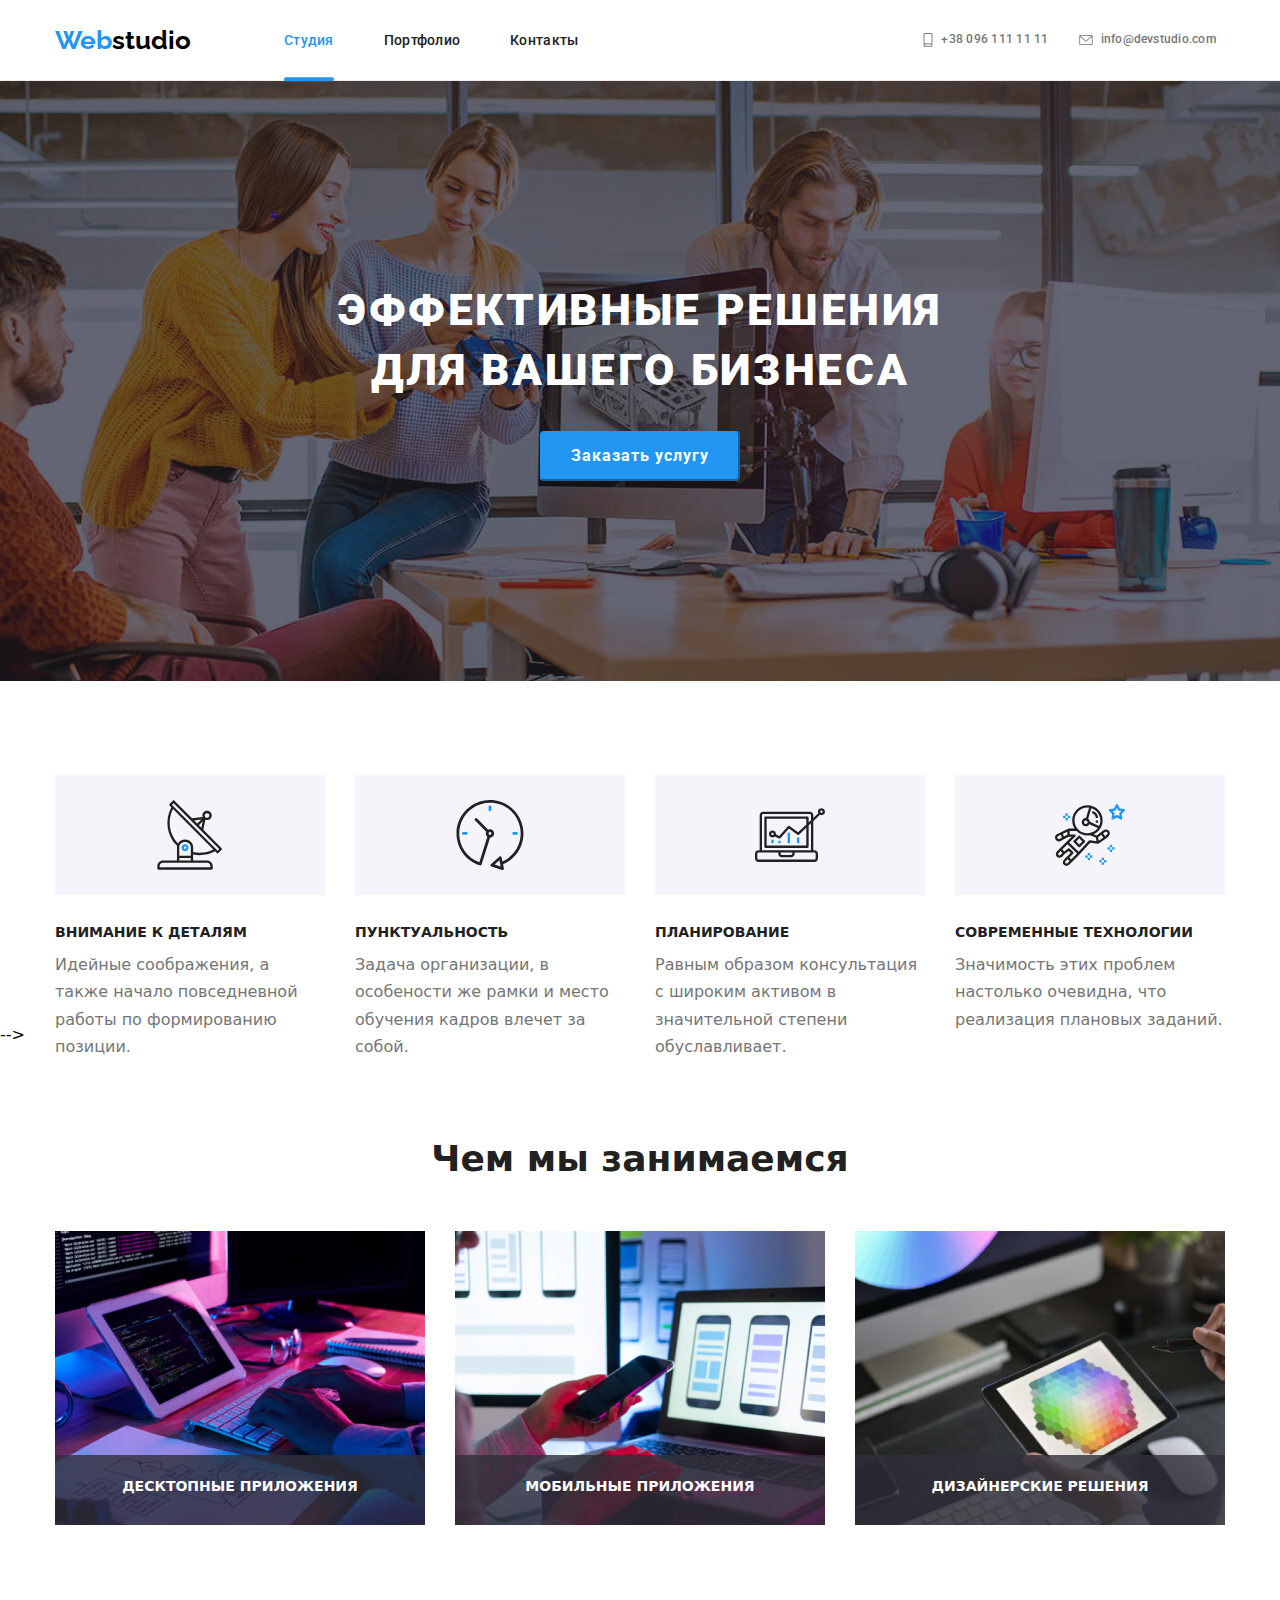
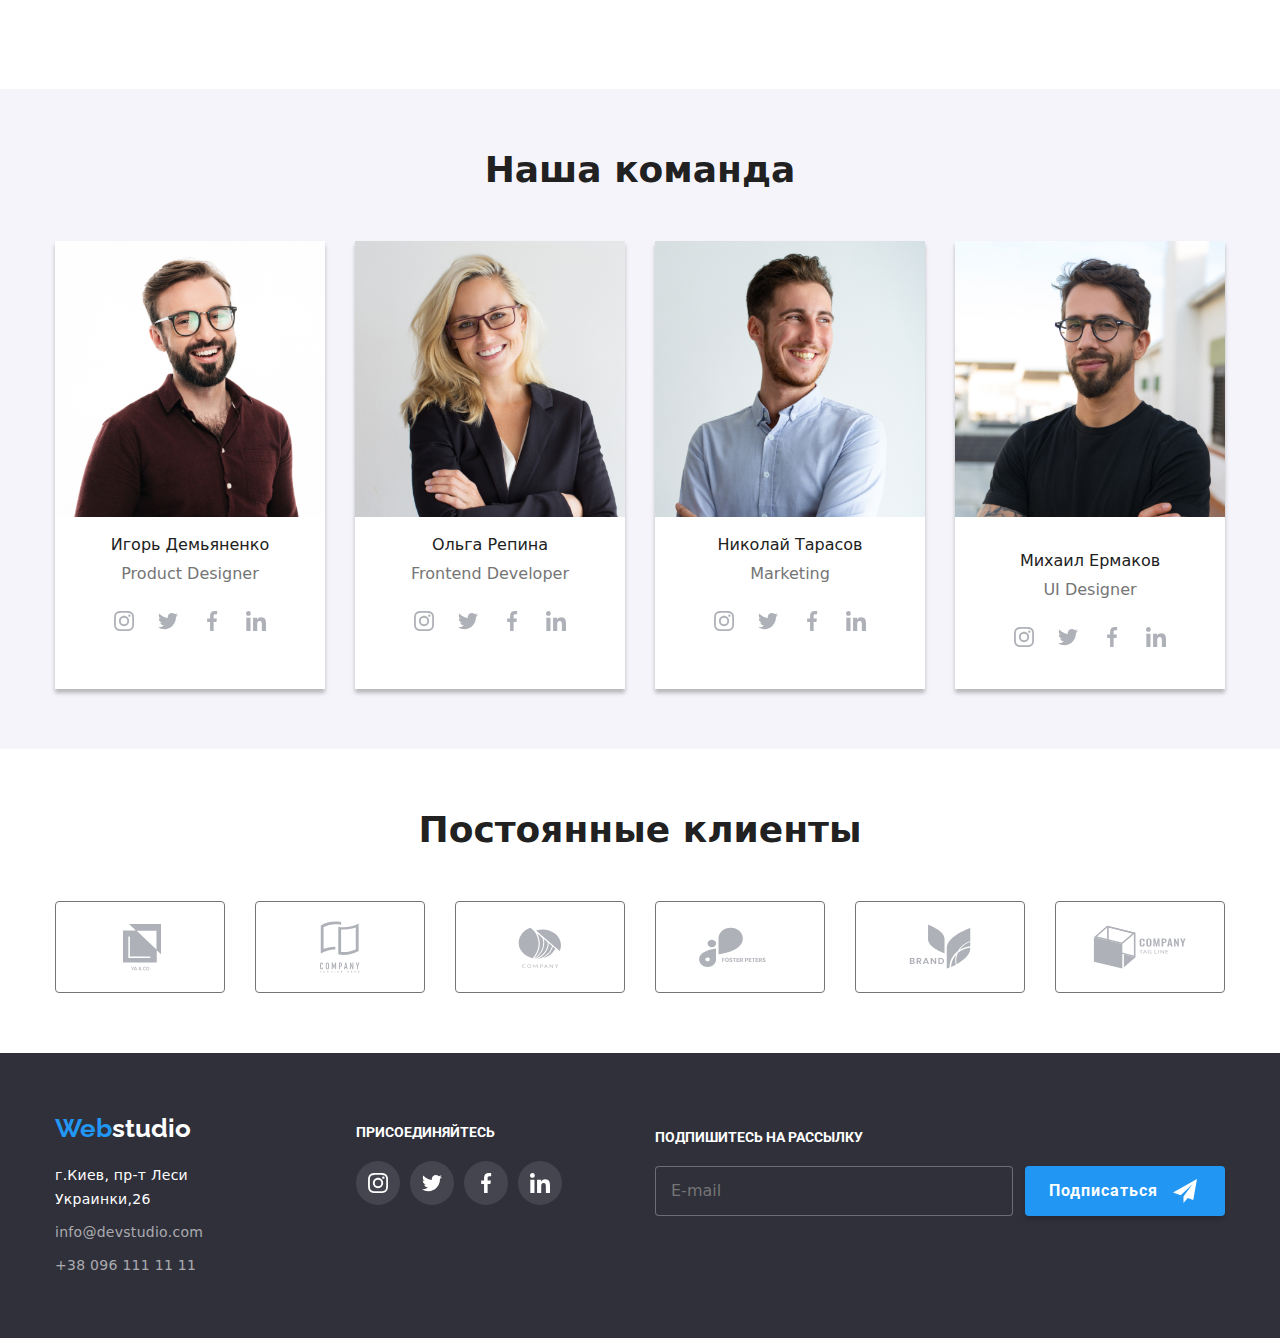
==== commit eeb520b5: "footerAdaptive" ====
--- a/index.html
+++ b/index.html
@@ -459,7 +459,7 @@
             </ul>  
             </div>
         </section>
-        <!-- <section class="clients">
+        <section class="clients">
             <div class="container">
                  <h2 class="client-title title">Постоянные клиенты</h2>
                  <ul class="clients-list list">
@@ -508,10 +508,11 @@
                  </ul>
             </div>
         </section>
-         -->
+        
     </main>
-    <!-- <footer class="footer">
+    <footer class="footer">
         <div class="container footer-container">
+            <div class="footer-div">
             <div class="footer-adress">
               <a class="footer-logo logo link" href=""><span class="logo-accent">Web</span>studio</a>
               <ul class="footer-list list">
@@ -558,17 +559,20 @@
                                                                 
                 </div>
             </div>
+            </div>
+            
             <div class="mailing">
                 <b class="mailing-text" >подпишитесь на рассылку</b>
-                <form name="mailing-form">
+                
+                  <form class="mailing-form" name="mailing-form">
                     <input class="mailing-input" placeholder="E-mail" type="email" name="user-email">
                     <button type="submit" class="mailing-btn">Подписаться</button>
-                </form>
-                
+                </form>   
+                                          
 
             </div>
         </div>
-    </footer> -->
+    </footer>
 <script src="./js/menu.js"></script>
  <script src="./js/modal.js"></script>
 </body>
--- a/css/main.min.css
+++ b/css/main.min.css
@@ -1,2 +1,2 @@
-html{box-sizing:border-box}*,*::before,*::after{box-sizing:inherit}.title,p{margin:0}img{display:block}.body{background-color:#ffffff;font-family:"Roboto",sans-serif;font-size:14px;color:#757575;letter-spacing:0.03em}.link{text-decoration:none;display:block}.list{list-style:none;padding:0;margin:0}.container{padding-left:15px;padding-right:15px}@media screen and (max-width: 767px){.container{max-width:480px}}@media screen and (min-width: 768px) and (max-width: 1199px){.container{width:768px}}@media screen and (min-width: 1200px){.container{width:1200px}}.backdrop{position:fixed;top:0;left:0;width:100%;height:100%;background-color:rgba(0,0,0,0.2);z-index:100}.is-hidden{visibility:hidden;opacity:0;pointer-events:none;transition:all 250ms cubic-bezier(0.4, 0, 0.2, 1)}.close-modal{position:absolute;margin-top:8px;margin-right:8px;width:30px;height:30px;border-radius:50%;border-width:1px;border-style:solid;border-color:rgba(0,0,0,0.1);border-image:none;cursor:pointer;fill:black;background-color:#fff;transition:fill 250ms linear}.close-modal:hover{fill:#2196f3}.modal-title{font-family:Roboto;font-weight:700;font-size:20px;line-height:23px;text-align:center;color:#212121;margin-bottom:12px}.modal{display:flex;flex-direction:row-reverse;position:absolute;top:50%;left:50%;transform:translate(-50%, -50%) scale(1);width:450px;height:609px;border-radius:4px;background-color:#fff;z-index:10;transition:transform 500ms cubic-bezier(0.4, 0, 0.2, 1)}.backdrop.is-hidden .modal{transform:translate(-50%, -50%) scale(0.5);transition:transform 500ms cubic-bezier(0.4, 0, 0.2, 1)}@media screen and (min-width: 1200px){.modal{width:528px;height:581px}}.contact-form{width:370px;margin:40px auto}@media screen and (min-width: 1200px){.contact-form{width:448px}}.user-form-input{display:block;width:100%;height:40px;border-radius:4px;border-width:1px;border-style:solid;border-color:rgba(33,33,33,0.2);border-image:none;outline:none;padding-left:40px;transition-property:border-color;transition-duration:250ms;transition-timing-function:cubic-bezier(0.4, 0, 0.2, 1)}.user-form-input:focus,.user-form-input:hover{cursor:pointer;border-color:#2196f3;outline:none}.user-form-label{font-family:Roboto;display:inline-block;font-weight:400;font-size:12px;line-height:1.17;letter-spacing:0.01em;color:#757575;margin-bottom:6px}.form-div{position:relative;margin-bottom:10px}.label-icon{position:absolute;top:50%;left:10px;transform:translateY(50%);fill:black;transition:fill 250ms cubic-bezier(0.4, 0, 0.2, 1)}.label-icon:hover,.label-icon:focus{fill:#2196f3}.user-form-input:hover+.label-icon,.user-form-input:focus+.label-icon{fill:#2196f3}.modal-submit-btn{margin:0 85px;box-shadow:none}@media screen and (min-width: 1200px){.modal-submit-btn{margin:0 124px}}.modal-submit-btn:hover{color:#e4fa6a;background-color:#0f1975;border-color:#0f1975}.form-message{width:370px;height:120px;resize:none;padding:12px 16px;border:1px solid rgba(33,33,33,0.2);border-radius:4px;margin-bottom:20px;outline:none;transition:border-color 250ms cubic-bezier(0.4, 0, 0.2, 1)}@media screen and (min-width: 1200px){.form-message{width:448px}}.form-message::placeholder{font-family:Roboto;font-weight:400;font-size:14px;line-height:1.14;letter-spacing:0.01em;color:rgba(117,117,117,0.5)}.form-message:focus,.form-message:hover{cursor:pointer;border-color:#2196f3;outline:none}.checkbox{position:absolute;width:1px;height:1px;margin:-1px;border:0;padding:0;clip:rect(0 0 0 0);overflow:hidden}.agree-checkbox{display:flex;align-items:center;text-align:center;margin-bottom:30px;margin-left:12px}.custom-checkbox{display:inline-block;width:16px;height:15px}.checkbox:not(:checked)+.custom-checkbox{background-image:url(../images/notcheck.svg)}.checkbox:checked+.custom-checkbox{background-image:url(../images/check.svg)}.agree-text{font-family:Roboto;color:#757575;font-size:12px;font-weight:400;line-height:1.71;margin-left:6px;text-align:start}@media screen and (min-width: 1200px){.agree-text{font-size:14px}}.contract{display:inline-block;color:#2196f3;font-weight:400;line-height:1.71;text-decoration:underline}.footer-adress-map:hover,.footer-adress-map:focus,.footer-adress-link:hover,.footer-adress-link:focus{color:#2196f3}.header-adress-link,.footer-adress-map,.footer-adress-link{font-style:normal;font-weight:500;font-size:14px;line-height:1.14;letter-spacing:0.02em;color:#757575;transition:color cubic-bezier(0.4, 0, 0.2, 1) 250ms}.modal-submit-btn,.hero-btn,.mailing-btn{font-family:Roboto;width:200px;height:50px;border-radius:4px;border-color:#2196f3;font-weight:700;font-size:16px;line-height:1.87;text-align:center;letter-spacing:0.06em;cursor:pointer;color:#fff;background-color:#2196f3;box-shadow:0px 4px 4px rgba(0,0,0,0.15)}.clients{padding-top:94px;padding-bottom:94px}.footer-invite,.mailing-text{font-family:Roboto;font-weight:700;font-size:14px;line-height:1.14;text-transform:uppercase;color:#fff;margin-bottom:20px}.container,.works-list-title,.works-list-text{margin-top:0;margin-bottom:0;margin-left:auto;margin-right:auto}.logo{font-family:Raleway, sans-serif;font-style:normal;font-weight:700;font-size:26px;line-height:1.19;color:#000}.header-container{display:flex}.logo-accent{color:#2196f3}.navigation-list-link{font-family:"Roboto",sans-serif;font-weight:500;letter-spacing:0.02em;color:#212121}.navigation-list-link:hover,.navigation-list-link:focus{color:#2196f3}.header-adress-link{font-family:"Roboto",sans-serif}@media screen and (max-width: 767px){.header-container{justify-content:space-between;align-items:center}.header{padding-top:16px;padding-bottom:16px;position:relative;max-width:480px;margin:0 auto}.icon-burger{display:inline-block}.menu-btn{position:relative;background-color:transparent;border:none;padding:0;z-index:100}.menu-btn.is-open .icon-close{display:block}.menu-btn.is-open .icon-burger{display:none}.icon-close{display:none}.menu-wrapper{display:none;position:absolute;background-color:#fff;top:0;left:0;width:100%;height:796px;padding-top:48px;padding-bottom:48px;padding-left:40px}.menu-wrapper.is-open{display:block}.navigation-list-link{font-size:40px;line-height:1.175}.navigation-list-item:not(:last-child){margin-bottom:32px}.navigation{margin-bottom:306px}.header-icon-mail{display:none}.header-icon-tel{display:none}.navigation-list-link{font-size:40px;line-height:1.175;letter-spacing:0.02em}.header-adress-link{font-size:34px;line-height:1.176}.header-tel{color:#2196f3}.header-mail{color:#757575;font-size:24px;line-height:1.172}.header-adress-list-item:not(:last-child){margin-bottom:35px}.header-social-list{display:flex;position:relative}.header-social-link{position:relative;font-family:"Roboto",sans-serif;font-style:normal;font-weight:500;font-size:18px;line-height:1.22;letter-spacing:0.02em;color:#2196f3}.header-utils{display:block;margin-bottom:64px}.header-social-item:not(:last-child){margin-right:20px}.header-social-item+.header-social-item::after{position:absolute;display:inline-block;content:'';width:22px;height:1px;background-color:rgba(33,33,33,0.2);transform:rotateZ(90deg) translateX(-50%) translateY(20px)}}@media screen and (min-width: 768px){.header-container{display:flex;align-items:center;height:80px}.navigation{margin-right:80px}.logo{margin-right:88px}.menu-btn{display:none}.header-social-list{display:none}.navigation-list{display:flex;align-items:center}.navigation-list .current-page{color:#2196f3}.menu-wrapper{display:flex;align-items:center}.navigation-list-link{position:relative;font-size:14px;line-height:1.143;padding-top:32px;padding-bottom:32px;transition:color cubic-bezier(0.4, 0, 0.2, 1) 250ms}.navigation-list-link:hover,.navigation-list-link:focus,.navigation-list-link:active{color:#2196f3}.navigation-list-link::after{position:absolute;bottom:0;transform:translateY(1.33px);z-index:100;display:block;content:"";width:100%;height:4px;border-radius:2px;background-color:#2196f3;opacity:0;transition:opacity cubic-bezier(0.4, 0, 0.2, 1) 250ms}.navigation-list-link:hover::after{opacity:1}.current-page.navigation-list-link::after{opacity:1}.navigation-list-item:not(:last-child){margin-right:50px}.header-adress-list{display:flex;flex-direction:column-reverse}.header-adress-list-item:last-child{margin-bottom:10px}.header-adress-link{font-style:normal;font-weight:500;font-size:12px;line-height:1.16;letter-spacing:0.02em;color:#757575;transition:color cubic-bezier(0.4, 0, 0.2, 1) 250ms;align-items:center}.header-adress-link:hover,.header-adress-link:focus{color:#2196f3}.header-icon-mail{fill:#757575;margin-right:10px;transition:fill cubic-bezier(0.4, 0, 0.2, 1) 250ms;width:14px;height:10px;margin-right:8px}.header-adress-link:hover .header-icon-mail,.header-adress-link:focus .header-icon-mail{fill:#2196f3}.header-icon-tel{fill:#757575;margin-right:10px;transition:fill cubic-bezier(0.4, 0, 0.2, 1) 250ms;width:10px;height:14px;margin-right:8px}.header-adress-link:hover .header-icon-tel,.header-adress-link:focus .header-icon-tel{fill:#2196f3}.header-tel{display:flex}.header-mail{display:flex}}@media screen and (min-width: 1200px){.navigation{margin-right:345px}.menu-wrapper{text-align:end;justify-content:space-between}.navigation-list-item:not(:last-child){margin-right:50px}.logo{margin-right:93px}.header{margin:0 auto}.header-adress-list{flex-direction:row}.header-adress-list-item:not(:last-child){margin-right:30px}.header-adress-list-item:last-child{margin-bottom:0}}.hero{background-color:#C4C4C4;background-position:center;background-size:cover;text-align:center;margin:0 auto}.hero .container{padding-top:118px;padding-bottom:118px}@media screen and (max-width: 767px){.hero{height:400px;background-image:linear-gradient(to right, rgba(47,48,58,0.4), rgba(47,48,58,0.4)),url(../images/hero/hero_mb.jpg)}}@media screen and (min-width: 767px) and (max-width: 1199px){.hero{max-width:1200px;height:400px;background-image:linear-gradient(to right, rgba(47,48,58,0.4), rgba(47,48,58,0.4)),url(../images/hero/hero_plan.jpg)}}@media screen and (min-width: 1200px){.hero{max-width:1600px;height:600px;background-image:linear-gradient(to right, rgba(47,48,58,0.4), rgba(47,48,58,0.4)),url(../images/hero/Img.jpg)}.hero .container{padding-top:200px;padding-bottom:200px}}.hero-title{font-family:Roboto;font-weight:900;font-size:26px;line-height:1.61;letter-spacing:0.06em;text-transform:uppercase;color:#fff;margin-bottom:30px}@media screen and (min-width: 1200px){.hero-title{font-size:44px;line-height:1.36}}.hero-btn:hover{color:#e4fa6a;background-color:#0f1975;border-color:#0f1975}.properties-icon{max-width:480px;height:120px;background-color:#F5F4FA;margin-bottom:30px;text-align:center}.properties-icon-svg{margin-top:25px}.properties{padding-top:60px;padding-bottom:60px}@media screen and (min-width: 1199px){.properties{padding-top:94px;padding-bottom:94px}}.properties-item-title{font-weight:700;font-size:14px;line-height:1.14;text-transform:uppercase;color:#212121;margin-bottom:10px;text-align:center}@media screen and (min-width: 1200px){.properties-item-title{text-align:left}}.properties-item-text{color:#757575;font-weight:400;line-height:1.71}@media screen and (max-width: 767px){.properties-list-item:not(:last-child){margin-bottom:30px}}@media screen and (min-width: 768px) and (max-width: 1199px){.properties-list{display:flex;flex-direction:row;flex-wrap:wrap;margin:-15px}.properties-list-item{width:354px;margin:15px}}@media screen and (min-width: 1200px){.properties-list{display:flex;justify-content:space-between}.properties-list-item{width:270px;height:251px}.properties-list-item:not(:last-child){margin-right:30px}}.work{display:none}@media screen and (min-width: 1200px){.work{display:block}}.work-title,.team-title,.client-title{font-weight:700;font-size:36px;line-height:1.17;text-align:center;color:#212121;margin-bottom:50px}.work-list{display:flex;justify-content:space-between}.work{padding-bottom:94px}.work-sub{transform:translateY(-100%);height:70px;width:370px;background-color:rgba(47,48,58,0.8)}.work-sub-text{font-weight:700;font-size:14px;line-height:1.14;text-align:center;text-transform:uppercase;color:#FFFFFF;padding-top:24px}.social-link{display:flex;justify-content:center;align-items:center;width:44px;height:44px;border-radius:50%;transition:background-color cubic-bezier(0.4, 0, 0.2, 1) 250ms}.social-link:hover,.social-link:focus{background-color:#2196f3}.social-icon{transition:fill cubic-bezier(0.4, 0, 0.2, 1) 250ms}.social-link:hover .social-icon,.social-link:focus .social-icon{fill:white}.team{padding-top:60px;padding-bottom:60px;background-color:#F5F4FA}img{display:block;max-width:100%;height:auto}.thumb{display:inline-block;margin-bottom:30px}@media screen and (max-width: 767px){.thumb{width:450px;height:460px}}@media screen and (min-width: 768px) and (max-width: 1199px){.thumb{width:354px;height:374px}}@media screen and (min-width: 1200px){.thumb{width:270px;height:260px}}.team-list{display:flex;flex-wrap:wrap;justify-content:space-between}.team-item{background-color:#fff;box-shadow:0px 4px 4px rgba(0,0,0,0.25)}@media screen and (max-width: 767px){.team-item{margin-bottom:30px;padding-bottom:24px}}@media screen and (min-width: 768px){.team-item:not(:nth-child(-n+2)){margin-top:30px}}@media screen and (min-width: 1200px){.team-item{padding-bottom:30px}}.team-item-title{font-weight:500;font-size:16px;line-height:1.19;text-align:center;color:#212121;margin-bottom:10px}.team-item-text{font-size:16px;line-height:1.19;text-align:center;color:#757575;margin-bottom:16px}.social-list{display:flex;flex-direction:row;justify-content:space-between}@media screen and (max-width: 767px){.social-list{padding-left:122px;padding-right:122px}}@media screen and (min-width: 768px){.social-list{padding-left:74px;padding-right:74px}}@media screen and (min-width: 1200px){.social-list{padding-left:32px;padding-right:32px}}.social-link{background-color:#fff;transition:background-color cubic-bezier(0.4, 0, 0.2, 1) 250ms}.social-icon{fill:#AFB1B8}.clients-list{display:flex;justify-content:space-between}.clients-link{display:flex;justify-content:center;align-items:center;width:170px;height:92px;border:1px solid #757575;border-radius:4px;transition:border-color cubic-bezier(0.4, 0, 0.2, 1) 250ms}.clients-link:hover,.clients-link:focus{border:1px solid #2196f3}.clients-icon{fill:#AFB1B8;transition:fill cubic-bezier(0.4, 0, 0.2, 1) 250ms}.clients-link:hover .clients-icon,.clients-link:focus .clients-icon{fill:#2196f3}.footer{background-color:#2f303a;padding-top:60px;padding-bottom:60px}.footer-container{display:flex}.footer-adress-map{color:#fff;line-height:1.71}.footer-adress-link{color:rgba(255,255,255,0.6);line-height:1.71}.footer-logo{color:white;margin-bottom:20px;margin-right:0}.footer-list-item:not(:last-child){margin-bottom:9px}.footer-adress{margin-right:70px}.invite{margin-top:12px}.footer-social-list{display:flex}.footer-social-link{background-color:rgba(255,255,255,0.1);margin-right:10px}.footer-social-icon{fill:#fff}.mailing{justify-content:flex-end;width:570px;margin-left:93px;margin-top:12px}.mailing-form{display:flex;align-items:flex-start}.mailing-text{display:block}.mailing-input{width:358px;height:50px;color:#EEE;border-width:1px;border-style:solid;border-color:rgba(255,255,255,0.3);border-image:none;border-radius:4px;background-color:#2f303a;padding-left:15px}.mailing-btn{box-shadow:0ch;background-image:url(../images/send.svg);background-repeat:no-repeat;background-size:24px;border:none;text-align:left;padding-left:24px;background-position:right 28px bottom 13px}.mailing-btn:hover{color:#e4fa6a;background-color:#0f1975;border-color:#0f1975}.header{border-bottom:1px solid #ececec}.btn-filter-list{display:flex;justify-content:center;padding-top:95px;padding-bottom:50px}.btn-filter{display:block;font-family:"Roboto",sans-serif;font-weight:500;font-size:16px;line-height:1.62;text-align:center;letter-spacing:0.03em;background-color:#f5f4fa;color:#212121;cursor:pointer;border:0px;border-radius:4px;padding:6px 22px;transition:background-color cubic-bezier(0.4, 0, 0.2, 1) 250ms,color cubic-bezier(0.4, 0, 0.2, 1) 250ms}.btn-filter:hover,.btn-filter:focus{background-color:#2196f3;color:#fff;box-shadow:0px 4px 4px rgba(0,0,0,0.25)}.btn-filter-list-item:not(:last-child){margin-right:7px}.works-list-title{width:322px;font-weight:700;font-size:18px;line-height:2;letter-spacing:0.06em;color:#212121;margin-bottom:4px}.poster{letter-spacing:0.04em}.works-list-text{width:322px;font-size:16px;line-height:1.87;color:#757575;letter-spacing:0.03em}.works-text{padding:20px 24px}.works-list{display:flex;flex-wrap:wrap}.works-list-item{width:370px;cursor:pointer}.works-list-item:not(:nth-child(3n)){margin-right:30px}.works-list-item:not(:nth-last-child(-n+3)){margin-bottom:30px}.works-list-img{margin-bottom:0px}.works-text{border-right:2px solid #EEE;border-bottom:2px solid #EEE;border-left:2px solid #EEE}.works-list{padding-bottom:94px}.overlay{position:absolute;top:0;width:100%;height:100%;font-size:18px;line-height:1.56;background-color:rgba(33,150,243,0.9);color:#fff;padding:63px 24px;transform:translateY(100%);transition:transform 250ms cubic-bezier(0.4, 0, 0.2, 1)}.works-list-item:hover .overlay,.works-list-item:focus .overlay{transform:translateY(0)}.tehnokryak{position:relative;overflow:hidden}
+html{box-sizing:border-box}*,*::before,*::after{box-sizing:inherit}.title,p{margin:0}img{display:block}.body{background-color:#ffffff;font-family:"Roboto",sans-serif;font-size:14px;color:#757575;letter-spacing:0.03em}.link{text-decoration:none;display:block}.list{list-style:none;padding:0;margin:0}.container{padding-left:15px;padding-right:15px}@media screen and (max-width: 767px){.container{max-width:480px}}@media screen and (min-width: 768px) and (max-width: 1199px){.container{width:768px}}@media screen and (min-width: 1200px){.container{width:1200px}}.backdrop{position:fixed;top:0;left:0;width:100%;height:100%;background-color:rgba(0,0,0,0.2);z-index:100}.is-hidden{visibility:hidden;opacity:0;pointer-events:none;transition:all 250ms cubic-bezier(0.4, 0, 0.2, 1)}.close-modal{position:absolute;margin-top:8px;margin-right:8px;width:30px;height:30px;border-radius:50%;border-width:1px;border-style:solid;border-color:rgba(0,0,0,0.1);border-image:none;cursor:pointer;fill:black;background-color:#fff;transition:fill 250ms linear}.close-modal:hover{fill:#2196f3}.modal-title{font-family:Roboto;font-weight:700;font-size:20px;line-height:23px;text-align:center;color:#212121;margin-bottom:12px}.modal{display:flex;flex-direction:row-reverse;position:absolute;top:50%;left:50%;transform:translate(-50%, -50%) scale(1);width:450px;height:609px;border-radius:4px;background-color:#fff;z-index:10;transition:transform 500ms cubic-bezier(0.4, 0, 0.2, 1)}.backdrop.is-hidden .modal{transform:translate(-50%, -50%) scale(0.5);transition:transform 500ms cubic-bezier(0.4, 0, 0.2, 1)}@media screen and (min-width: 1200px){.modal{width:528px;height:581px}}.contact-form{width:370px;margin:40px auto}@media screen and (min-width: 1200px){.contact-form{width:448px}}.user-form-input{display:block;width:100%;height:40px;border-radius:4px;border-width:1px;border-style:solid;border-color:rgba(33,33,33,0.2);border-image:none;outline:none;padding-left:40px;transition-property:border-color;transition-duration:250ms;transition-timing-function:cubic-bezier(0.4, 0, 0.2, 1)}.user-form-input:focus,.user-form-input:hover{cursor:pointer;border-color:#2196f3;outline:none}.user-form-label{font-family:Roboto;display:inline-block;font-weight:400;font-size:12px;line-height:1.17;letter-spacing:0.01em;color:#757575;margin-bottom:6px}.form-div{position:relative;margin-bottom:10px}.label-icon{position:absolute;top:50%;left:10px;transform:translateY(50%);fill:black;transition:fill 250ms cubic-bezier(0.4, 0, 0.2, 1)}.label-icon:hover,.label-icon:focus{fill:#2196f3}.user-form-input:hover+.label-icon,.user-form-input:focus+.label-icon{fill:#2196f3}.modal-submit-btn{margin:0 85px;box-shadow:none}@media screen and (min-width: 1200px){.modal-submit-btn{margin:0 124px}}.modal-submit-btn:hover{color:#e4fa6a;background-color:#0f1975;border-color:#0f1975}.form-message{width:370px;height:120px;resize:none;padding:12px 16px;border:1px solid rgba(33,33,33,0.2);border-radius:4px;margin-bottom:20px;outline:none;transition:border-color 250ms cubic-bezier(0.4, 0, 0.2, 1)}@media screen and (min-width: 1200px){.form-message{width:448px}}.form-message::placeholder{font-family:Roboto;font-weight:400;font-size:14px;line-height:1.14;letter-spacing:0.01em;color:rgba(117,117,117,0.5)}.form-message:focus,.form-message:hover{cursor:pointer;border-color:#2196f3;outline:none}.checkbox{position:absolute;width:1px;height:1px;margin:-1px;border:0;padding:0;clip:rect(0 0 0 0);overflow:hidden}.agree-checkbox{display:flex;align-items:center;text-align:center;margin-bottom:30px;margin-left:12px}.custom-checkbox{display:inline-block;width:16px;height:15px}.checkbox:not(:checked)+.custom-checkbox{background-image:url(../images/notcheck.svg)}.checkbox:checked+.custom-checkbox{background-image:url(../images/check.svg)}.agree-text{font-family:Roboto;color:#757575;font-size:12px;font-weight:400;line-height:1.71;margin-left:6px;text-align:start}@media screen and (min-width: 1200px){.agree-text{font-size:14px}}.contract{display:inline-block;color:#2196f3;font-weight:400;line-height:1.71;text-decoration:underline}.footer-adress-map:hover,.footer-adress-map:focus,.footer-adress-link:hover,.footer-adress-link:focus{color:#2196f3}.header-adress-link,.footer-adress-map,.footer-adress-link{font-style:normal;font-weight:500;font-size:14px;line-height:1.14;letter-spacing:0.02em;color:#757575;transition:color cubic-bezier(0.4, 0, 0.2, 1) 250ms}.modal-submit-btn,.hero-btn,.mailing-btn{font-family:Roboto;width:200px;height:50px;border-radius:4px;border-color:#2196f3;font-weight:700;font-size:16px;line-height:1.87;text-align:center;letter-spacing:0.06em;cursor:pointer;color:#fff;background-color:#2196f3;box-shadow:0px 4px 4px rgba(0,0,0,0.15)}.footer-invite,.mailing-text{font-family:Roboto;font-weight:700;font-size:14px;line-height:1.14;text-transform:uppercase;color:#fff;margin-bottom:20px}.container,.works-list-title,.works-list-text{margin-top:0;margin-bottom:0;margin-left:auto;margin-right:auto}.work-title,.team-title,.client-title{font-weight:700;font-size:28px;line-height:1.17;text-align:center;color:#212121;margin-bottom:50px}.logo{font-family:Raleway, sans-serif;font-style:normal;font-weight:700;font-size:26px;line-height:1.19;color:#000}.header-container{display:flex}.logo-accent{color:#2196f3}.navigation-list-link{font-family:"Roboto",sans-serif;font-weight:500;letter-spacing:0.02em;color:#212121}.navigation-list-link:hover,.navigation-list-link:focus{color:#2196f3}.header-adress-link{font-family:"Roboto",sans-serif}@media screen and (max-width: 767px){.header-container{justify-content:space-between;align-items:center}.header{padding-top:16px;padding-bottom:16px;position:relative;max-width:480px;margin:0 auto}.icon-burger{display:inline-block}.menu-btn{position:relative;background-color:transparent;border:none;padding:0;z-index:100}.menu-btn.is-open .icon-close{display:block}.menu-btn.is-open .icon-burger{display:none}.icon-close{display:none}.menu-wrapper{display:none;position:absolute;background-color:#fff;top:0;left:0;width:100%;height:796px;padding-top:48px;padding-bottom:48px;padding-left:40px}.menu-wrapper.is-open{display:block}.navigation-list-link{font-size:40px;line-height:1.175}.navigation-list-item:not(:last-child){margin-bottom:32px}.navigation{margin-bottom:306px}.header-icon-mail{display:none}.header-icon-tel{display:none}.navigation-list-link{font-size:40px;line-height:1.175;letter-spacing:0.02em}.header-adress-link{font-size:34px;line-height:1.176}.header-tel{color:#2196f3}.header-mail{color:#757575;font-size:24px;line-height:1.172}.header-adress-list-item:not(:last-child){margin-bottom:35px}.header-social-list{display:flex;position:relative}.header-social-link{position:relative;font-family:"Roboto",sans-serif;font-style:normal;font-weight:500;font-size:18px;line-height:1.22;letter-spacing:0.02em;color:#2196f3}.header-utils{display:block;margin-bottom:64px}.header-social-item:not(:last-child){margin-right:20px}.header-social-item+.header-social-item::after{position:absolute;display:inline-block;content:'';width:22px;height:1px;background-color:rgba(33,33,33,0.2);transform:rotateZ(90deg) translateX(-50%) translateY(20px)}}@media screen and (min-width: 768px){.header-container{display:flex;align-items:center;height:80px}.navigation{margin-right:80px}.logo{margin-right:88px}.menu-btn{display:none}.header-social-list{display:none}.navigation-list{display:flex;align-items:center}.navigation-list .current-page{color:#2196f3}.menu-wrapper{display:flex;align-items:center}.navigation-list-link{position:relative;font-size:14px;line-height:1.143;padding-top:32px;padding-bottom:32px;transition:color cubic-bezier(0.4, 0, 0.2, 1) 250ms}.navigation-list-link:hover,.navigation-list-link:focus,.navigation-list-link:active{color:#2196f3}.navigation-list-link::after{position:absolute;bottom:0;transform:translateY(1.33px);z-index:100;display:block;content:"";width:100%;height:4px;border-radius:2px;background-color:#2196f3;opacity:0;transition:opacity cubic-bezier(0.4, 0, 0.2, 1) 250ms}.navigation-list-link:hover::after{opacity:1}.current-page.navigation-list-link::after{opacity:1}.navigation-list-item:not(:last-child){margin-right:50px}.header-adress-list{display:flex;flex-direction:column-reverse}.header-adress-list-item:last-child{margin-bottom:10px}.header-adress-link{font-style:normal;font-weight:500;font-size:12px;line-height:1.16;letter-spacing:0.02em;color:#757575;transition:color cubic-bezier(0.4, 0, 0.2, 1) 250ms;align-items:center}.header-adress-link:hover,.header-adress-link:focus{color:#2196f3}.header-icon-mail{fill:#757575;margin-right:10px;transition:fill cubic-bezier(0.4, 0, 0.2, 1) 250ms;width:14px;height:10px;margin-right:8px}.header-adress-link:hover .header-icon-mail,.header-adress-link:focus .header-icon-mail{fill:#2196f3}.header-icon-tel{fill:#757575;margin-right:10px;transition:fill cubic-bezier(0.4, 0, 0.2, 1) 250ms;width:10px;height:14px;margin-right:8px}.header-adress-link:hover .header-icon-tel,.header-adress-link:focus .header-icon-tel{fill:#2196f3}.header-tel{display:flex}.header-mail{display:flex}}@media screen and (min-width: 1200px){.navigation{margin-right:345px}.menu-wrapper{text-align:end;justify-content:space-between}.navigation-list-item:not(:last-child){margin-right:50px}.logo{margin-right:93px}.header{margin:0 auto}.header-adress-list{flex-direction:row}.header-adress-list-item:not(:last-child){margin-right:30px}.header-adress-list-item:last-child{margin-bottom:0}}.hero{background-color:#C4C4C4;background-position:center;background-size:cover;text-align:center;margin:0 auto}.hero .container{padding-top:118px;padding-bottom:118px}@media screen and (max-width: 767px){.hero{height:400px;background-image:linear-gradient(to right, rgba(47,48,58,0.4), rgba(47,48,58,0.4)),url(../images/hero/hero_mb.jpg)}}@media screen and (min-width: 767px) and (max-width: 1199px){.hero{max-width:1200px;height:400px;background-image:linear-gradient(to right, rgba(47,48,58,0.4), rgba(47,48,58,0.4)),url(../images/hero/hero_plan.jpg)}}@media screen and (min-width: 1200px){.hero{max-width:1600px;height:600px;background-image:linear-gradient(to right, rgba(47,48,58,0.4), rgba(47,48,58,0.4)),url(../images/hero/Img.jpg)}.hero .container{padding-top:200px;padding-bottom:200px}}.hero-title{font-family:Roboto;font-weight:900;font-size:26px;line-height:1.61;letter-spacing:0.06em;text-transform:uppercase;color:#fff;margin-bottom:30px}@media screen and (min-width: 1200px){.hero-title{font-size:44px;line-height:1.36}}.hero-btn:hover{color:#e4fa6a;background-color:#0f1975;border-color:#0f1975}.properties-icon{max-width:480px;height:120px;background-color:#F5F4FA;margin-bottom:30px;text-align:center}.properties-icon-svg{margin-top:25px}.properties{padding-top:60px;padding-bottom:60px}@media screen and (min-width: 1199px){.properties{padding-top:94px;padding-bottom:94px}}.properties-item-title{font-weight:700;font-size:14px;line-height:1.14;text-transform:uppercase;color:#212121;margin-bottom:10px;text-align:center}@media screen and (min-width: 1200px){.properties-item-title{text-align:left}}.properties-item-text{color:#757575;font-weight:400;line-height:1.71}@media screen and (max-width: 767px){.properties-list-item:not(:last-child){margin-bottom:30px}}@media screen and (min-width: 768px) and (max-width: 1199px){.properties-list{display:flex;flex-direction:row;flex-wrap:wrap;margin:-15px}.properties-list-item{width:354px;margin:15px}}@media screen and (min-width: 1200px){.properties-list{display:flex;justify-content:space-between}.properties-list-item{width:270px;height:251px}.properties-list-item:not(:last-child){margin-right:30px}}.work{display:none}@media screen and (min-width: 1200px){.work{display:block}}@media screen and (min-width: 1199px){.work-title{font-size:36px}}.work-list{display:flex;justify-content:space-between}.work{padding-bottom:94px}.work-sub{transform:translateY(-100%);height:70px;width:370px;background-color:rgba(47,48,58,0.8)}.work-sub-text{font-weight:700;font-size:14px;line-height:1.14;text-align:center;text-transform:uppercase;color:#FFFFFF;padding-top:24px}.social-link{display:flex;justify-content:center;align-items:center;width:44px;height:44px;border-radius:50%;transition:background-color cubic-bezier(0.4, 0, 0.2, 1) 250ms}.social-link:hover,.social-link:focus{background-color:#2196f3}.social-icon{transition:fill cubic-bezier(0.4, 0, 0.2, 1) 250ms}.social-link:hover .social-icon,.social-link:focus .social-icon{fill:white}.team{padding-top:60px;padding-bottom:60px;background-color:#F5F4FA}img{display:block;max-width:100%;height:auto}.thumb{display:inline-block;margin-bottom:30px}@media screen and (max-width: 767px){.thumb{max-width:450px;max-height:460px}}@media screen and (min-width: 768px) and (max-width: 1199px){.thumb{width:354px;height:374px}}@media screen and (min-width: 1200px){.thumb{width:270px;height:260px}}@media screen and (min-width: 1199px){.team-title{font-size:36px}}.team-list{display:flex;flex-wrap:wrap;justify-content:space-between}.team-item{background-color:#fff;box-shadow:0px 4px 4px rgba(0,0,0,0.25)}@media screen and (max-width: 767px){.team-item{margin-bottom:30px;padding-bottom:24px}}@media screen and (min-width: 768px) and (max-width: 1199px){.team-item:not(:nth-child(-n+2)){margin-top:30px}}@media screen and (min-width: 1200px){.team-item{padding-bottom:30px}}.team-item-title{font-weight:500;font-size:16px;line-height:1.19;text-align:center;color:#212121;margin-bottom:10px}.team-item-text{font-size:16px;line-height:1.19;text-align:center;color:#757575;margin-bottom:16px}.social-list{display:flex;flex-direction:row;justify-content:center}.social-list .social-list__item:not(:last-child){margin-right:10px}.social-link{background-color:#fff;transition:background-color cubic-bezier(0.4, 0, 0.2, 1) 250ms}.social-icon{fill:#AFB1B8}.clients-icon{fill:#AFB1B8;transition:fill cubic-bezier(0.4, 0, 0.2, 1) 250ms}.clients-link:hover .clients-icon,.clients-link:focus .clients-icon{fill:#2196f3}@media screen and (min-width: 1199px){.client-title{font-size:36px}}.clients-link{display:flex;justify-content:center;align-items:center;height:92px;border:1px solid #757575;border-radius:4px;transition:border-color cubic-bezier(0.4, 0, 0.2, 1) 250ms}.clients-link:hover,.clients-link:focus{border:1px solid #2196f3}@media screen and (max-width: 767px){.clients-link{width:210px}}@media screen and (min-width: 768px) and (max-width: 1199px){.clients-link{width:226px}}@media screen and (min-width: 1200px){.clients-link{width:170px}}.clients-list{display:flex;justify-content:space-between;flex-wrap:wrap}.clients{padding-top:60px;padding-bottom:60px}@media screen and (max-width: 767px){.clients-item:not(:nth-child(-n+2)){margin-top:30px}}@media screen and (min-width: 768px) and (max-width: 1199px){.clients-item:not(:nth-child(-n+3)){margin-top:30px}}.footer{background-color:#2f303a;padding-top:60px;padding-bottom:60px}.footer-container{display:flex;flex-direction:column;align-items:center}@media screen and (min-width: 1200px){.footer-container{flex-direction:row;align-items:center;justify-content:space-between}}@media screen and (min-width: 768px){.footer-div{display:flex;justify-content:space-between;align-items:baseline}}.footer-adress-map{color:#fff;line-height:1.71}.footer-adress-link{color:rgba(255,255,255,0.6);line-height:1.71}.footer-logo{text-align:center;color:white;margin-bottom:20px;margin-right:0}@media screen and (min-width: 1200px){.footer-logo{text-align:left}}.footer-list{display:flex;flex-direction:column;align-items:center;padding-bottom:60px}@media screen and (min-width: 1200px){.footer-list{align-items:flex-start;padding-bottom:0}}.footer-list-item:not(:last-child){margin-bottom:8px}@media screen and (min-width: 1200px){.footer-adress{margin-right:70px}.footer-list-item:not(:last-child){margin-bottom:9px}}.invite{display:flex;flex-direction:column;align-items:center;margin-bottom:60px}@media screen and (min-width: 768px) and (max-width: 1200px){.invite{margin-left:165px}}@media screen and (min-width: 1200px){.invite{align-items:flex-start}}.footer-social-list{display:flex}.footer-social-list-item:not(:last-child){margin-right:10px}.footer-social-link{background-color:rgba(255,255,255,0.1)}.footer-social-icon{fill:#fff}.mailing{width:100%;display:flex;flex-wrap:wrap;text-align:center;flex-direction:column;align-items:center}@media screen and (min-width: 1200px){.mailing{justify-content:flex-end;flex-wrap:nowrap;width:570px;margin-left:93px;align-items:flex-start;padding-bottom:25px}}.mailing-form{width:100%;display:flex;flex-direction:column;align-items:center}@media screen and (min-width: 1200px){.mailing-form{flex-direction:row;align-items:flex-start;align-content:flex-start}}.mailing-text{display:block}.mailing-input{width:100%;height:50px;color:#EEE;border-width:1px;border-style:solid;border-color:rgba(255,255,255,0.3);border-image:none;border-radius:4px;background-color:#2f303a;margin-bottom:20px;padding-left:15px}@media screen and (min-width: 768px){.mailing-input{width:450px;display:block}}@media screen and (min-width: 1200px){.mailing-input{width:358px;margin-right:12px}}.mailing-btn{box-shadow:0ch;background-image:url(../images/send.svg);background-repeat:no-repeat;background-size:24px;border:none;text-align:left;padding-left:24px;background-position:right 28px bottom 13px}.mailing-btn:hover{color:#e4fa6a;background-color:#0f1975;border-color:#0f1975}.header{border-bottom:1px solid #ececec}.btn-filter-list{display:flex;justify-content:center;padding-top:95px;padding-bottom:50px}.btn-filter{display:block;font-family:"Roboto",sans-serif;font-weight:500;font-size:16px;line-height:1.62;text-align:center;letter-spacing:0.03em;background-color:#f5f4fa;color:#212121;cursor:pointer;border:0px;border-radius:4px;padding:6px 22px;transition:background-color cubic-bezier(0.4, 0, 0.2, 1) 250ms,color cubic-bezier(0.4, 0, 0.2, 1) 250ms}.btn-filter:hover,.btn-filter:focus{background-color:#2196f3;color:#fff;box-shadow:0px 4px 4px rgba(0,0,0,0.25)}.btn-filter-list-item:not(:last-child){margin-right:7px}.works-list-title{width:322px;font-weight:700;font-size:18px;line-height:2;letter-spacing:0.06em;color:#212121;margin-bottom:4px}.poster{letter-spacing:0.04em}.works-list-text{width:322px;font-size:16px;line-height:1.87;color:#757575;letter-spacing:0.03em}.works-text{padding:20px 24px}.works-list{display:flex;flex-wrap:wrap}.works-list-item{width:370px;cursor:pointer}.works-list-item:not(:nth-child(3n)){margin-right:30px}.works-list-item:not(:nth-last-child(-n+3)){margin-bottom:30px}.works-list-img{margin-bottom:0px}.works-text{border-right:2px solid #EEE;border-bottom:2px solid #EEE;border-left:2px solid #EEE}.works-list{padding-bottom:94px}.overlay{position:absolute;top:0;width:100%;height:100%;font-size:18px;line-height:1.56;background-color:rgba(33,150,243,0.9);color:#fff;padding:63px 24px;transform:translateY(100%);transition:transform 250ms cubic-bezier(0.4, 0, 0.2, 1)}.works-list-item:hover .overlay,.works-list-item:focus .overlay{transform:translateY(0)}.tehnokryak{position:relative;overflow:hidden}
 /*# sourceMappingURL=main.min.css.map */